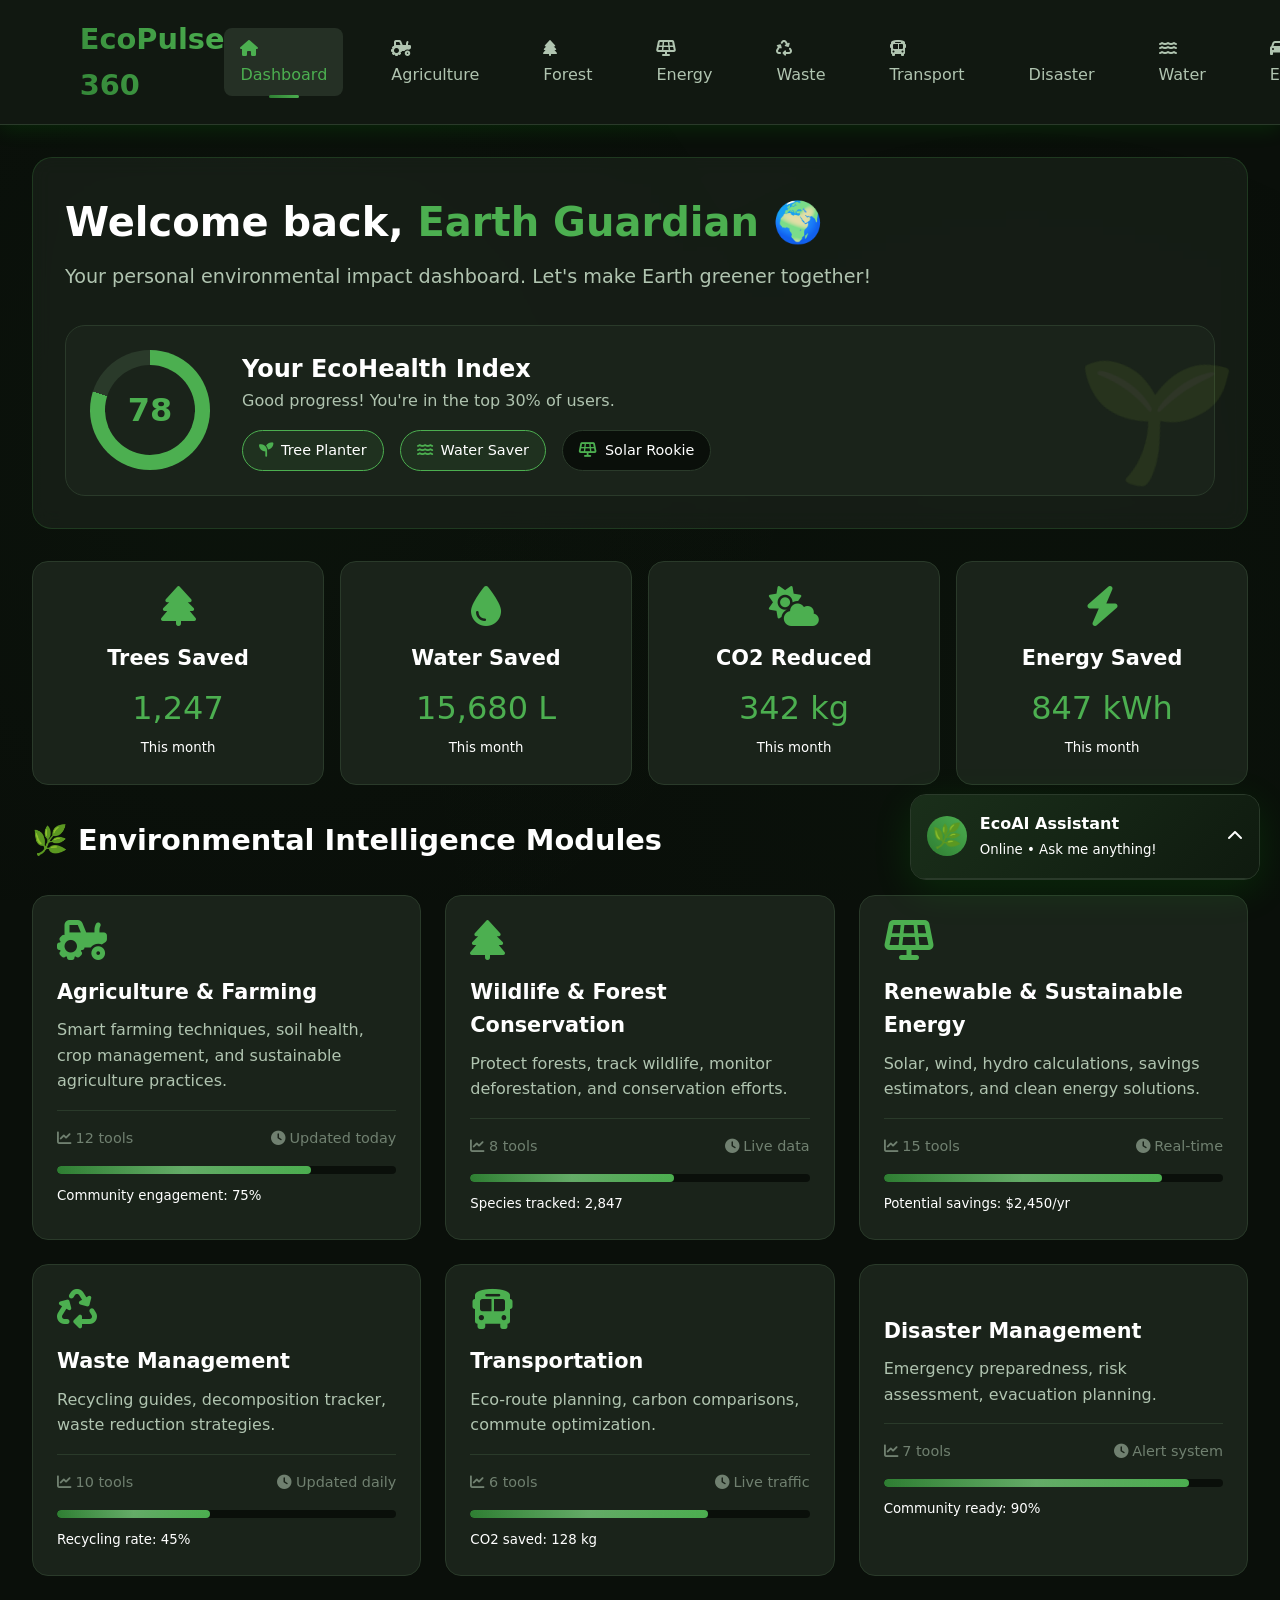
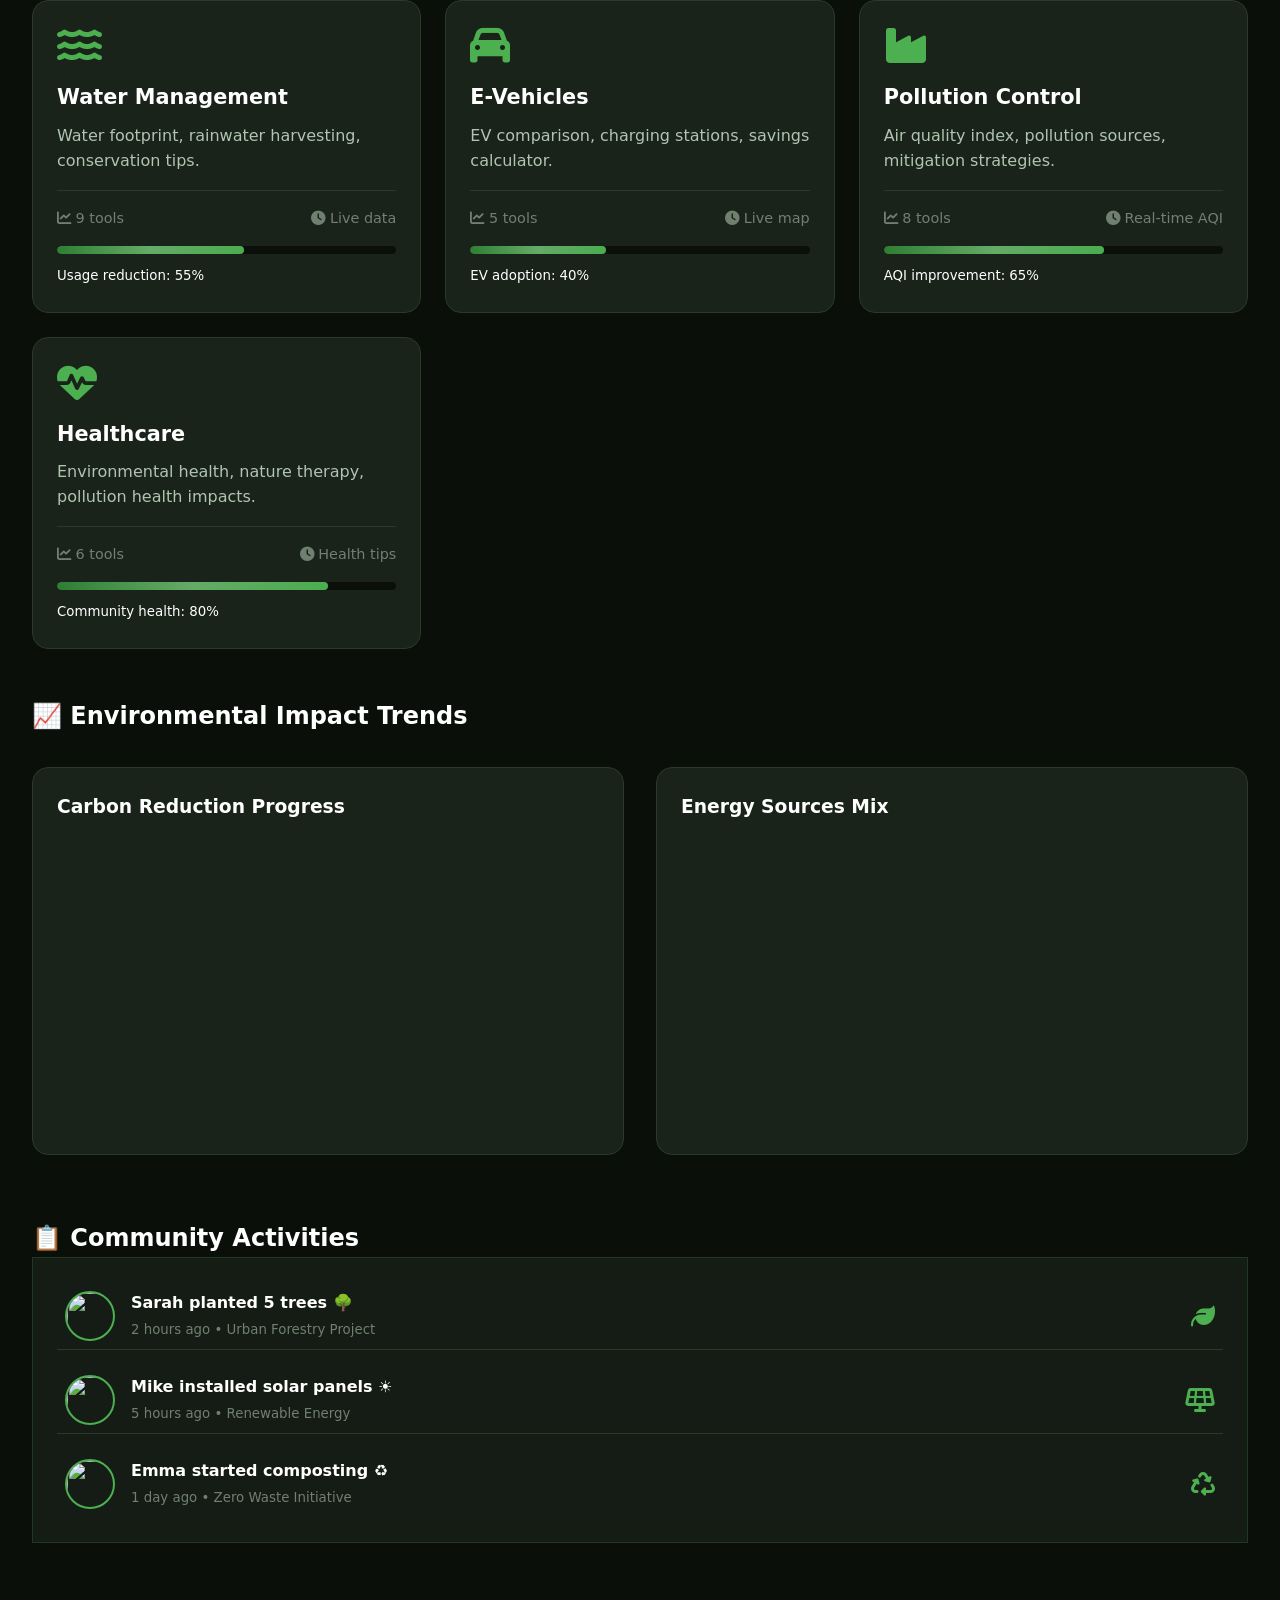
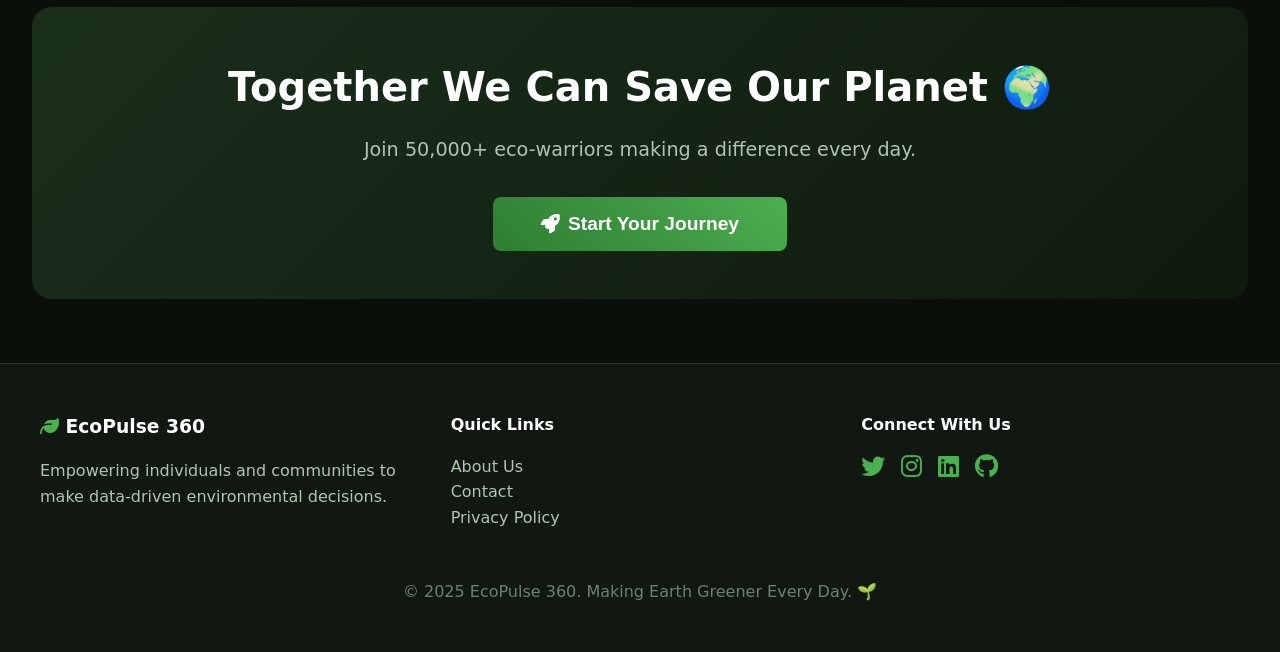
==== index.html @ 7c6b1d1d "Add files via upload" ====
<!DOCTYPE html>
<html lang="en" data-theme="dark">
    <link rel="stylesheet" href="css/style.css">
<link rel="stylesheet" href="css/components.css">
<link rel="stylesheet" href="css/dark-theme.css">
<link rel="stylesheet" href="css/light-theme.css">
<link rel="stylesheet" href="css/responsive.css">
    <style>

        /* ===== ECOPIUSE 360 - MAIN STYLESHEET ===== */
:root {
    /* Dark Theme (Default) */
    --bg-primary: #0a0f0a;
    --bg-secondary: #111811;
    --bg-card: #1a231a;
    --bg-hover: #253025;
    --text-primary: #ffffff;
    --text-secondary: #b0c4b0;
    --text-muted: #708070;
    --accent-green: #4CAF50;
    --accent-green-light: #6fbf73;
    --accent-green-dark: #2e7d32;
    --border-color: #2a3a2a;
    --shadow-color: rgba(0, 255, 0, 0.1);
    --gradient-1: linear-gradient(135deg, #1a2f1a 0%, #0f1a0f 100%);
    --gradient-2: linear-gradient(45deg, #2e7d32, #4CAF50);
    --success: #4CAF50;
    --warning: #ff9800;
    --danger: #f44336;
    --info: #2196F3;
}

/* Light Theme Variables */
[data-theme="light"] {
    --bg-primary: #f5f9f5;
    --bg-secondary: #e8f0e8;
    --bg-card: #ffffff;
    --bg-hover: #d0e0d0;
    --text-primary: #1a2f1a;
    --text-secondary: #2a4a2a;
    --text-muted: #5a7a5a;
    --border-color: #b0d0b0;
    --shadow-color: rgba(0, 100, 0, 0.1);
}

* {
    margin: 0;
    padding: 0;
    box-sizing: border-box;
    transition: background-color 0.3s ease, color 0.2s ease, border-color 0.3s ease;
}

body {
    font-family: 'Segoe UI', 'Poppins', system-ui, -apple-system, sans-serif;
    background: var(--bg-primary);
    color: var(--text-primary);
    line-height: 1.6;
    min-height: 100vh;
    position: relative;
}

/* Animated Background */
body::before {
    content: '';
    position: fixed;
    top: 0;
    left: 0;
    width: 100%;
    height: 100%;
    background: radial-gradient(circle at 20% 50%, rgba(76, 175, 80, 0.03) 0%, transparent 50%),
                radial-gradient(circle at 80% 80%, rgba(46, 125, 50, 0.03) 0%, transparent 50%);
    pointer-events: none;
    z-index: -1;
}

/* ===== NAVIGATION ===== */
.navbar {
    background: var(--bg-secondary);
    backdrop-filter: blur(10px);
    border-bottom: 1px solid var(--border-color);
    padding: 1rem 2rem;
    position: sticky;
    top: 0;
    z-index: 1000;
    display: flex;
    justify-content: space-between;
    align-items: center;
    box-shadow: 0 4px 20px var(--shadow-color);
}

.logo {
    display: flex;
    align-items: center;
    gap: 0.8rem;
    font-size: 1.8rem;
    font-weight: 700;
    background: var(--gradient-2);
    -webkit-background-clip: text;
    -webkit-text-fill-color: transparent;
    background-clip: text;
}

.logo i {
    font-size: 2.2rem;
    color: var(--accent-green);
    filter: drop-shadow(0 0 10px var(--accent-green));
}

.nav-links {
    display: flex;
    gap: 2rem;
    align-items: center;
}

.nav-links a {
    color: var(--text-secondary);
    text-decoration: none;
    font-weight: 500;
    padding: 0.5rem 1rem;
    border-radius: 8px;
    transition: all 0.3s ease;
    position: relative;
}

.nav-links a:hover {
    color: var(--accent-green-light);
    background: var(--bg-hover);
}

.nav-links a.active {
    color: var(--accent-green);
    background: var(--bg-hover);
}

.nav-links a.active::after {
    content: '';
    position: absolute;
    bottom: -2px;
    left: 50%;
    transform: translateX(-50%);
    width: 30px;
    height: 3px;
    background: var(--gradient-2);
    border-radius: 2px;
}

/* Theme Toggle Button */
.theme-toggle {
    background: var(--bg-card);
    border: 1px solid var(--border-color);
    color: var(--text-primary);
    padding: 0.5rem 1rem;
    border-radius: 30px;
    cursor: pointer;
    display: flex;
    align-items: center;
    gap: 0.5rem;
    font-size: 0.9rem;
    transition: all 0.3s ease;
}

.theme-toggle:hover {
    border-color: var(--accent-green);
    transform: scale(1.05);
}

/* ===== DASHBOARD LAYOUT ===== */
.dashboard-container {
    max-width: 1400px;
    margin: 2rem auto;
    padding: 0 2rem;
}

.welcome-section {
    background: var(--gradient-1);
    border-radius: 20px;
    padding: 2rem;
    margin-bottom: 2rem;
    border: 1px solid var(--border-color);
    position: relative;
    overflow: hidden;
}

.welcome-section::before {
    content: '🌱';
    position: absolute;
    right: 20px;
    bottom: 10px;
    font-size: 8rem;
    opacity: 0.1;
    transform: rotate(15deg);
}

.eco-score-card {
    background: var(--bg-card);
    border-radius: 20px;
    padding: 1.5rem;
    border: 1px solid var(--border-color);
    display: flex;
    align-items: center;
    gap: 2rem;
    flex-wrap: wrap;
}

.score-circle {
    width: 120px;
    height: 120px;
    border-radius: 50%;
    background: conic-gradient(var(--accent-green) 0deg 288deg, #2a3a2a 288deg 360deg);
    display: flex;
    align-items: center;
    justify-content: center;
    position: relative;
}

.score-circle::before {
    content: '';
    width: 90px;
    height: 90px;
    border-radius: 50%;
    background: var(--bg-card);
    position: absolute;
}

.score-value {
    position: relative;
    font-size: 2rem;
    font-weight: 700;
    color: var(--accent-green);
    z-index: 1;
}

/* ===== MODULE GRID ===== */
.modules-grid {
    display: grid;
    grid-template-columns: repeat(auto-fit, minmax(300px, 1fr));
    gap: 1.5rem;
    margin-top: 2rem;
}

.module-card {
    background: var(--bg-card);
    border-radius: 16px;
    padding: 1.5rem;
    border: 1px solid var(--border-color);
    transition: all 0.3s cubic-bezier(0.4, 0, 0.2, 1);
    cursor: pointer;
    position: relative;
    overflow: hidden;
}

.module-card:hover {
    transform: translateY(-5px);
    border-color: var(--accent-green);
    box-shadow: 0 10px 30px var(--shadow-color);
}

.module-card::after {
    content: '';
    position: absolute;
    top: 0;
    left: 0;
    width: 4px;
    height: 0;
    background: var(--gradient-2);
    transition: height 0.3s ease;
}

.module-card:hover::after {
    height: 100%;
}

.module-icon {
    font-size: 2.5rem;
    margin-bottom: 1rem;
    color: var(--accent-green);
}

.module-title {
    font-size: 1.3rem;
    font-weight: 600;
    margin-bottom: 0.5rem;
    color: var(--text-primary);
}

.module-stats {
    display: flex;
    justify-content: space-between;
    margin-top: 1rem;
    padding-top: 1rem;
    border-top: 1px solid var(--border-color);
    color: var(--text-muted);
    font-size: 0.9rem;
}

/* ===== CALCULATOR CARDS ===== */
.calculator-container {
    background: var(--bg-card);
    border-radius: 16px;
    padding: 2rem;
    border: 1px solid var(--border-color);
}

.input-group {
    margin-bottom: 1.5rem;
}

.input-group label {
    display: block;
    margin-bottom: 0.5rem;
    color: var(--text-secondary);
    font-weight: 500;
}

.input-group input,
.input-group select,
.input-group textarea {
    width: 100%;
    padding: 0.8rem 1rem;
    background: var(--bg-primary);
    border: 1px solid var(--border-color);
    border-radius: 8px;
    color: var(--text-primary);
    font-size: 1rem;
    transition: all 0.3s ease;
}

.input-group input:focus,
.input-group select:focus,
.input-group textarea:focus {
    outline: none;
    border-color: var(--accent-green);
    box-shadow: 0 0 0 3px rgba(76, 175, 80, 0.1);
}

/* ===== BUTTONS ===== */
.btn {
    padding: 0.8rem 1.8rem;
    border: none;
    border-radius: 8px;
    font-weight: 600;
    cursor: pointer;
    transition: all 0.3s ease;
    display: inline-flex;
    align-items: center;
    gap: 0.5rem;
    font-size: 1rem;
}

.btn-primary {
    background: var(--gradient-2);
    color: white;
}

.btn-primary:hover {
    transform: translateY(-2px);
    box-shadow: 0 5px 20px rgba(76, 175, 80, 0.4);
}

.btn-outline {
    background: transparent;
    border: 2px solid var(--accent-green);
    color: var(--accent-green);
}

.btn-outline:hover {
    background: var(--accent-green);
    color: white;
}

/* ===== AI ASSISTANT CHAT ===== */
.ai-assistant {
    position: fixed;
    bottom: 20px;
    right: 20px;
    width: 350px;
    background: var(--bg-card);
    border-radius: 16px;
    border: 1px solid var(--border-color);
    box-shadow: 0 10px 40px var(--shadow-color);
    z-index: 1000;
    overflow: hidden;
}

.ai-header {
    background: var(--gradient-1);
    padding: 1rem;
    border-bottom: 1px solid var(--border-color);
    display: flex;
    align-items: center;
    gap: 0.8rem;
    cursor: pointer;
}

.ai-avatar {
    width: 40px;
    height: 40px;
    background: var(--gradient-2);
    border-radius: 50%;
    display: flex;
    align-items: center;
    justify-content: center;
    font-size: 1.5rem;
}

.ai-chat-body {
    height: 300px;
    overflow-y: auto;
    padding: 1rem;
    display: none;
}

.ai-chat-body.active {
    display: block;
}

.message {
    margin-bottom: 1rem;
    max-width: 80%;
}

.message.ai {
    margin-right: auto;
}

.message.user {
    margin-left: auto;
    text-align: right;
}

.message-content {
    padding: 0.8rem;
    border-radius: 12px;
    background: var(--bg-primary);
    border: 1px solid var(--border-color);
}

.message.ai .message-content {
    background: var(--bg-hover);
    border-color: var(--accent-green);
}

/* ===== CHARTS & GRAPHS ===== */
.chart-container {
    background: var(--bg-card);
    border-radius: 16px;
    padding: 1.5rem;
    margin: 1rem 0;
    border: 1px solid var(--border-color);
}

/* ===== PROGRESS BARS ===== */
.progress-bar {
    width: 100%;
    height: 8px;
    background: var(--bg-primary);
    border-radius: 4px;
    overflow: hidden;
    margin: 0.5rem 0;
}

.progress-fill {
    height: 100%;
    background: var(--gradient-2);
    border-radius: 4px;
    transition: width 0.5s ease;
    position: relative;
    overflow: hidden;
}

.progress-fill::after {
    content: '';
    position: absolute;
    top: 0;
    left: 0;
    right: 0;
    bottom: 0;
    background: linear-gradient(90deg, transparent, rgba(255,255,255,0.2), transparent);
    animation: shimmer 2s infinite;
}

@keyframes shimmer {
    0% { transform: translateX(-100%); }
    100% { transform: translateX(100%); }
}

/* ===== BADGES & ACHIEVEMENTS ===== */
.badge-container {
    display: flex;
    gap: 1rem;
    flex-wrap: wrap;
    margin: 1rem 0;
}

.badge {
    background: var(--bg-primary);
    border: 1px solid var(--border-color);
    border-radius: 30px;
    padding: 0.5rem 1rem;
    display: inline-flex;
    align-items: center;
    gap: 0.5rem;
    font-size: 0.9rem;
    transition: all 0.3s ease;
}

.badge.earned {
    border-color: var(--accent-green);
    background: rgba(76, 175, 80, 0.1);
}

.badge i {
    color: var(--accent-green);
}

/* ===== RESPONSIVE DESIGN ===== */
@media (max-width: 768px) {
    .navbar {
        padding: 1rem;
    }
    
    .nav-links {
        display: none;
    }
    
    .modules-grid {
        grid-template-columns: 1fr;
    }
    
    .ai-assistant {
        width: 300px;
        bottom: 10px;
        right: 10px;
    }
    
    .welcome-section::before {
        font-size: 4rem;
    }
}

/* ===== ANIMATIONS ===== */
@keyframes float {
    0% { transform: translateY(0px); }
    50% { transform: translateY(-10px); }
    100% { transform: translateY(0px); }
}

.float-animation {
    animation: float 3s ease-in-out infinite;
}

@keyframes pulse {
    0% { transform: scale(1); }
    50% { transform: scale(1.05); }
    100% { transform: scale(1); }
}

.pulse-animation {
    animation: pulse 2s ease-in-out infinite;
}

/* ===== SCROLLBAR STYLING ===== */
::-webkit-scrollbar {
    width: 8px;
    height: 8px;
}

::-webkit-scrollbar-track {
    background: var(--bg-secondary);
}

::-webkit-scrollbar-thumb {
    background: var(--accent-green-dark);
    border-radius: 4px;
}

::-webkit-scrollbar-thumb:hover {
    background: var(--accent-green);
}

/* ===== GLASSMORPHISM EFFECTS ===== */
.glass-card {
    background: rgba(26, 35, 26, 0.7);
    backdrop-filter: blur(10px);
    -webkit-backdrop-filter: blur(10px);
    border: 1px solid rgba(76, 175, 80, 0.2);
}

[data-theme="light"] .glass-card {
    background: rgba(255, 255, 255, 0.7);
}

/* ===== LOADING SPINNER ===== */
.spinner {
    width: 40px;
    height: 40px;
    border: 3px solid var(--border-color);
    border-top-color: var(--accent-green);
    border-radius: 50%;
    animation: spin 1s linear infinite;
}

@keyframes spin {
    to { transform: rotate(360deg); }
}


    </style>
<head>
    <meta charset="UTF-8">
    <meta name="viewport" content="width=device-width, initial-scale=1.0">
    <title>EcoPulse 360 - Environmental Intelligence Platform</title>
    <link rel="stylesheet" href="https://cdnjs.cloudflare.com/ajax/libs/font-awesome/6.4.0/css/all.min.css">
    <link rel="stylesheet" href="css/style.css">
    <link rel="stylesheet" href="css/components.css">
    <link rel="stylesheet" href="css/responsive.css">
    <link rel="manifest" href="manifest.json">
</head>
<body>
    <!-- Navigation -->
    <nav class="navbar">
        <div class="logo">
            <i class="fas fa-leaf"></i>
            <span>EcoPulse 360</span>
        </div>
        <div class="nav-links">
            <a href="index.html" class="active"><i class="fas fa-home"></i> Dashboard</a>
            <a href="agriculture.html"><i class="fas fa-tractor"></i> Agriculture</a>
            <a href="forest.html"><i class="fas fa-tree"></i> Forest</a>
            <a href="energy.html"><i class="fas fa-solar-panel"></i> Energy</a>
            <a href="waste.html"><i class="fas fa-recycle"></i> Waste</a>
            <a href="transport.html"><i class="fas fa-bus"></i> Transport</a>
            <a href="disaster.html"><i class="fas fa-house-flood"></i> Disaster</a>
            <a href="water.html"><i class="fas fa-water"></i> Water</a>
            <a href="ev.html"><i class="fas fa-car"></i> EV</a>
            <a href="pollution.html"><i class="fas fa-industry"></i> Pollution</a>
            <a href="healthcare.html"><i class="fas fa-heartbeat"></i> Health</a>
        </div>
        <div class="nav-right">
            <button class="theme-toggle" id="themeToggle">
                <i class="fas fa-moon"></i> Dark Mode
            </button>
            <div class="user-menu">
                <i class="fas fa-user-circle" style="font-size: 2rem; color: var(--accent-green);"></i>
            </div>
        </div>
    </nav>

    <!-- Main Dashboard -->
    <div class="dashboard-container">
        <!-- Welcome Section with Eco Score -->
        <div class="welcome-section glass-card">
            <h1 style="font-size: 2.5rem; margin-bottom: 0.5rem;">Welcome back, <span style="color: var(--accent-green);">Earth Guardian</span> 🌍</h1>
            <p style="color: var(--text-secondary); font-size: 1.2rem;">Your personal environmental impact dashboard. Let's make Earth greener together!</p>
            
            <div class="eco-score-card" style="margin-top: 2rem;">
                <div class="score-circle">
                    <span class="score-value" id="ecoScore">78</span>
                </div>
                <div>
                    <h2>Your EcoHealth Index</h2>
                    <p style="color: var(--text-secondary);">Good progress! You're in the top 30% of users.</p>
                    <div style="display: flex; gap: 1rem; margin-top: 1rem;">
                        <span class="badge earned"><i class="fas fa-seedling"></i> Tree Planter</span>
                        <span class="badge earned"><i class="fas fa-water"></i> Water Saver</span>
                        <span class="badge"><i class="fas fa-solar-panel"></i> Solar Rookie</span>
                    </div>
                </div>
            </div>
        </div>

        <!-- Quick Stats Row -->
        <div style="display: grid; grid-template-columns: repeat(auto-fit, minmax(200px, 1fr)); gap: 1rem; margin: 2rem 0;">
            <div class="module-card" style="text-align: center;">
                <i class="fas fa-tree module-icon"></i>
                <h3 class="module-title">Trees Saved</h3>
                <p style="font-size: 2rem; color: var(--accent-green);">1,247</p>
                <small>This month</small>
            </div>
            <div class="module-card" style="text-align: center;">
                <i class="fas fa-droplet module-icon"></i>
                <h3 class="module-title">Water Saved</h3>
                <p style="font-size: 2rem; color: var(--accent-green);">15,680 L</p>
                <small>This month</small>
            </div>
            <div class="module-card" style="text-align: center;">
                <i class="fas fa-cloud-sun module-icon"></i>
                <h3 class="module-title">CO2 Reduced</h3>
                <p style="font-size: 2rem; color: var(--accent-green);">342 kg</p>
                <small>This month</small>
            </div>
            <div class="module-card" style="text-align: center;">
                <i class="fas fa-bolt module-icon"></i>
                <h3 class="module-title">Energy Saved</h3>
                <p style="font-size: 2rem; color: var(--accent-green);">847 kWh</p>
                <small>This month</small>
            </div>
        </div>

        <!-- Main Modules Grid -->
        <h2 style="margin: 2rem 0 1rem; font-size: 1.8rem;">🌿 Environmental Intelligence Modules</h2>
        <div class="modules-grid">
            <!-- Agriculture Card -->
            <div class="module-card" onclick="location.href='agriculture.html'">
                <i class="fas fa-tractor module-icon"></i>
                <h3 class="module-title">Agriculture & Farming</h3>
                <p style="color: var(--text-secondary);">Smart farming techniques, soil health, crop management, and sustainable agriculture practices.</p>
                <div class="module-stats">
                    <span><i class="fas fa-chart-line"></i> 12 tools</span>
                    <span><i class="fas fa-clock"></i> Updated today</span>
                </div>
                <div class="progress-bar" style="margin-top: 1rem;">
                    <div class="progress-fill" style="width: 75%;"></div>
                </div>
                <small>Community engagement: 75%</small>
            </div>

            <!-- Forest Card -->
            <div class="module-card" onclick="location.href='forest.html'">
                <i class="fas fa-tree module-icon"></i>
                <h3 class="module-title">Wildlife & Forest Conservation</h3>
                <p style="color: var(--text-secondary);">Protect forests, track wildlife, monitor deforestation, and conservation efforts.</p>
                <div class="module-stats">
                    <span><i class="fas fa-chart-line"></i> 8 tools</span>
                    <span><i class="fas fa-clock"></i> Live data</span>
                </div>
                <div class="progress-bar" style="margin-top: 1rem;">
                    <div class="progress-fill" style="width: 60%;"></div>
                </div>
                <small>Species tracked: 2,847</small>
            </div>

            <!-- Energy Card -->
            <div class="module-card" onclick="location.href='energy.html'">
                <i class="fas fa-solar-panel module-icon"></i>
                <h3 class="module-title">Renewable & Sustainable Energy</h3>
                <p style="color: var(--text-secondary);">Solar, wind, hydro calculations, savings estimators, and clean energy solutions.</p>
                <div class="module-stats">
                    <span><i class="fas fa-chart-line"></i> 15 tools</span>
                    <span><i class="fas fa-clock"></i> Real-time</span>
                </div>
                <div class="progress-bar" style="margin-top: 1rem;">
                    <div class="progress-fill" style="width: 82%;"></div>
                </div>
                <small>Potential savings: $2,450/yr</small>
            </div>

            <!-- Waste Card -->
            <div class="module-card" onclick="location.href='waste.html'">
                <i class="fas fa-recycle module-icon"></i>
                <h3 class="module-title">Waste Management</h3>
                <p style="color: var(--text-secondary);">Recycling guides, decomposition tracker, waste reduction strategies.</p>
                <div class="module-stats">
                    <span><i class="fas fa-chart-line"></i> 10 tools</span>
                    <span><i class="fas fa-clock"></i> Updated daily</span>
                </div>
                <div class="progress-bar" style="margin-top: 1rem;">
                    <div class="progress-fill" style="width: 45%;"></div>
                </div>
                <small>Recycling rate: 45%</small>
            </div>

            <!-- Transport Card -->
            <div class="module-card" onclick="location.href='transport.html'">
                <i class="fas fa-bus module-icon"></i>
                <h3 class="module-title">Transportation</h3>
                <p style="color: var(--text-secondary);">Eco-route planning, carbon comparisons, commute optimization.</p>
                <div class="module-stats">
                    <span><i class="fas fa-chart-line"></i> 6 tools</span>
                    <span><i class="fas fa-clock"></i> Live traffic</span>
                </div>
                <div class="progress-bar" style="margin-top: 1rem;">
                    <div class="progress-fill" style="width: 70%;"></div>
                </div>
                <small>CO2 saved: 128 kg</small>
            </div>

            <!-- Disaster Card -->
            <div class="module-card" onclick="location.href='disaster.html'">
                <i class="fas fa-house-flood module-icon"></i>
                <h3 class="module-title">Disaster Management</h3>
                <p style="color: var(--text-secondary);">Emergency preparedness, risk assessment, evacuation planning.</p>
                <div class="module-stats">
                    <span><i class="fas fa-chart-line"></i> 7 tools</span>
                    <span><i class="fas fa-clock"></i> Alert system</span>
                </div>
                <div class="progress-bar" style="margin-top: 1rem;">
                    <div class="progress-fill" style="width: 90%;"></div>
                </div>
                <small>Community ready: 90%</small>
            </div>

            <!-- Water Card -->
            <div class="module-card" onclick="location.href='water.html'">
                <i class="fas fa-water module-icon"></i>
                <h3 class="module-title">Water Management</h3>
                <p style="color: var(--text-secondary);">Water footprint, rainwater harvesting, conservation tips.</p>
                <div class="module-stats">
                    <span><i class="fas fa-chart-line"></i> 9 tools</span>
                    <span><i class="fas fa-clock"></i> Live data</span>
                </div>
                <div class="progress-bar" style="margin-top: 1rem;">
                    <div class="progress-fill" style="width: 55%;"></div>
                </div>
                <small>Usage reduction: 55%</small>
            </div>

            <!-- EV Card -->
            <div class="module-card" onclick="location.href='ev.html'">
                <i class="fas fa-car module-icon"></i>
                <h3 class="module-title">E-Vehicles</h3>
                <p style="color: var(--text-secondary);">EV comparison, charging stations, savings calculator.</p>
                <div class="module-stats">
                    <span><i class="fas fa-chart-line"></i> 5 tools</span>
                    <span><i class="fas fa-clock"></i> Live map</span>
                </div>
                <div class="progress-bar" style="margin-top: 1rem;">
                    <div class="progress-fill" style="width: 40%;"></div>
                </div>
                <small>EV adoption: 40%</small>
            </div>

            <!-- Pollution Card -->
            <div class="module-card" onclick="location.href='pollution.html'">
                <i class="fas fa-industry module-icon"></i>
                <h3 class="module-title">Pollution Control</h3>
                <p style="color: var(--text-secondary);">Air quality index, pollution sources, mitigation strategies.</p>
                <div class="module-stats">
                    <span><i class="fas fa-chart-line"></i> 8 tools</span>
                    <span><i class="fas fa-clock"></i> Real-time AQI</span>
                </div>
                <div class="progress-bar" style="margin-top: 1rem;">
                    <div class="progress-fill" style="width: 65%;"></div>
                </div>
                <small>AQI improvement: 65%</small>
            </div>

            <!-- Healthcare Card -->
            <div class="module-card" onclick="location.href='healthcare.html'">
                <i class="fas fa-heartbeat module-icon"></i>
                <h3 class="module-title">Healthcare</h3>
                <p style="color: var(--text-secondary);">Environmental health, nature therapy, pollution health impacts.</p>
                <div class="module-stats">
                    <span><i class="fas fa-chart-line"></i> 6 tools</span>
                    <span><i class="fas fa-clock"></i> Health tips</span>
                </div>
                <div class="progress-bar" style="margin-top: 1rem;">
                    <div class="progress-fill" style="width: 80%;"></div>
                </div>
                <small>Community health: 80%</small>
            </div>
        </div>

        <!-- Interactive Charts Section -->
        <h2 style="margin: 3rem 0 1rem;">📈 Environmental Impact Trends</h2>
        <div style="display: grid; grid-template-columns: repeat(auto-fit, minmax(400px, 1fr)); gap: 2rem;">
            <div class="chart-container">
                <h3>Carbon Reduction Progress</h3>
                <canvas id="carbonChart" style="width: 100%; height: 300px;"></canvas>
            </div>
            <div class="chart-container">
                <h3>Energy Sources Mix</h3>
                <canvas id="energyChart" style="width: 100%; height: 300px;"></canvas>
            </div>
        </div>

        <!-- Recent Activities Feed -->
        <div style="margin: 3rem 0;">
            <h2>📋 Community Activities</h2>
            <div class="glass-card" style="padding: 1.5rem;">
                <div style="display: flex; gap: 1rem; align-items: center; margin-bottom: 1rem; padding: 0.5rem; border-bottom: 1px solid var(--border-color);">
                    <img src="https://randomuser.me/api/portraits/women/44.jpg" style="width: 50px; height: 50px; border-radius: 50%; border: 2px solid var(--accent-green);">
                    <div>
                        <h4>Sarah planted 5 trees 🌳</h4>
                        <small style="color: var(--text-muted);">2 hours ago • Urban Forestry Project</small>
                    </div>
                    <i class="fas fa-leaf" style="color: var(--accent-green); margin-left: auto; font-size: 1.5rem;"></i>
                </div>
                <div style="display: flex; gap: 1rem; align-items: center; margin-bottom: 1rem; padding: 0.5rem; border-bottom: 1px solid var(--border-color);">
                    <img src="https://randomuser.me/api/portraits/men/32.jpg" style="width: 50px; height: 50px; border-radius: 50%; border: 2px solid var(--accent-green);">
                    <div>
                        <h4>Mike installed solar panels ☀️</h4>
                        <small style="color: var(--text-muted);">5 hours ago • Renewable Energy</small>
                    </div>
                    <i class="fas fa-solar-panel" style="color: var(--accent-green); margin-left: auto; font-size: 1.5rem;"></i>
                </div>
                <div style="display: flex; gap: 1rem; align-items: center; padding: 0.5rem;">
                    <img src="https://randomuser.me/api/portraits/women/68.jpg" style="width: 50px; height: 50px; border-radius: 50%; border: 2px solid var(--accent-green);">
                    <div>
                        <h4>Emma started composting ♻️</h4>
                        <small style="color: var(--text-muted);">1 day ago • Zero Waste Initiative</small>
                    </div>
                    <i class="fas fa-recycle" style="color: var(--accent-green); margin-left: auto; font-size: 1.5rem;"></i>
                </div>
            </div>
        </div>

        <!-- Call to Action -->
        <div style="text-align: center; margin: 4rem 0; padding: 3rem; background: var(--gradient-1); border-radius: 20px;">
            <h2 style="font-size: 2.5rem; margin-bottom: 1rem;">Together We Can Save Our Planet 🌍</h2>
            <p style="color: var(--text-secondary); font-size: 1.2rem; max-width: 600px; margin: 0 auto 2rem;">Join 50,000+ eco-warriors making a difference every day.</p>
            <button class="btn btn-primary" style="font-size: 1.2rem; padding: 1rem 3rem;" onclick="location.href='profile.html'">
                <i class="fas fa-rocket"></i> Start Your Journey
            </button>
        </div>
    </div>

    <!-- AI Assistant Widget (auto-loaded by JS) -->

    <!-- Footer -->
    <footer style="background: var(--bg-secondary); padding: 3rem 2rem; margin-top: 4rem; border-top: 1px solid var(--border-color);">
        <div style="max-width: 1200px; margin: 0 auto; display: grid; grid-template-columns: repeat(auto-fit, minmax(250px, 1fr)); gap: 2rem;">
            <div>
                <h3><i class="fas fa-leaf" style="color: var(--accent-green);"></i> EcoPulse 360</h3>
                <p style="color: var(--text-secondary); margin-top: 1rem;">Empowering individuals and communities to make data-driven environmental decisions.</p>
            </div>
            <div>
                <h4>Quick Links</h4>
                <ul style="list-style: none; margin-top: 1rem;">
                    <li><a href="#" style="color: var(--text-secondary); text-decoration: none;">About Us</a></li>
                    <li><a href="#" style="color: var(--text-secondary); text-decoration: none;">Contact</a></li>
                    <li><a href="#" style="color: var(--text-secondary); text-decoration: none;">Privacy Policy</a></li>
                </ul>
            </div>
            <div>
                <h4>Connect With Us</h4>
                <div style="display: flex; gap: 1rem; margin-top: 1rem;">
                    <i class="fab fa-twitter" style="font-size: 1.5rem; color: var(--accent-green);"></i>
                    <i class="fab fa-instagram" style="font-size: 1.5rem; color: var(--accent-green);"></i>
                    <i class="fab fa-linkedin" style="font-size: 1.5rem; color: var(--accent-green);"></i>
                    <i class="fab fa-github" style="font-size: 1.5rem; color: var(--accent-green);"></i>
                </div>
            </div>
        </div>
        <div style="text-align: center; margin-top: 3rem; color: var(--text-muted);">
            <p>© 2025 EcoPulse 360. Making Earth Greener Every Day. 🌱</p>
        </div>
    </footer>

    <!-- Scripts -->
    <script src="https://cdn.jsdelivr.net/npm/chart.js"></script>
    <script src="js/theme.js"></script>
    <script src="js/ai-assistant.js"></script>
    <script src="js/main.js"></script>
    <script>
        // Initialize Charts
        document.addEventListener('DOMContentLoaded', function() {
            // Carbon Reduction Chart
            const carbonCtx = document.getElementById('carbonChart').getContext('2d');
            new Chart(carbonCtx, {
                type: 'line',
                data: {
                    labels: ['Jan', 'Feb', 'Mar', 'Apr', 'May', 'Jun'],
                    datasets: [{
                        label: 'CO2 Reduction (kg)',
                        data: [65, 89, 120, 156, 198, 247],
                        borderColor: '#4CAF50',
                        backgroundColor: 'rgba(76, 175, 80, 0.1)',
                        tension: 0.4,
                        fill: true
                    }]
                },
                options: {
                    responsive: true,
                    plugins: {
                        legend: {
                            labels: { color: getComputedStyle(document.documentElement).getPropertyValue('--text-primary') }
                        }
                    },
                    scales: {
                        y: {
                            grid: { color: 'rgba(76, 175, 80, 0.1)' },
                            ticks: { color: getComputedStyle(document.documentElement).getPropertyValue('--text-secondary') }
                        },
                        x: {
                            grid: { display: false },
                            ticks: { color: getComputedStyle(document.documentElement).getPropertyValue('--text-secondary') }
                        }
                    }
                }
            });

            // Energy Mix Chart
            const energyCtx = document.getElementById('energyChart').getContext('2d');
            new Chart(energyCtx, {
                type: 'doughnut',
                data: {
                    labels: ['Solar', 'Wind', 'Hydro', 'Other Renewables'],
                    datasets: [{
                        data: [45, 25, 20, 10],
                        backgroundColor: ['#4CAF50', '#2196F3', '#00BCD4', '#FFC107'],
                        borderWidth: 0
                    }]
                },
                options: {
                    responsive: true,
                    plugins: {
                        legend: {
                            labels: { color: getComputedStyle(document.documentElement).getPropertyValue('--text-primary') }
                        }
                    }
                }
            });

            // Update Eco Score with animation
            let score = 78;
            const scoreElement = document.getElementById('ecoScore');
            let currentScore = 0;
            const interval = setInterval(() => {
                if (currentScore < score) {
                    currentScore += 1;
                    scoreElement.textContent = currentScore;
                } else {
                    clearInterval(interval);
                }
            }, 20);
        });




        // ===== THEME MANAGER WITH LOCAL STORAGE =====
class ThemeManager {
    constructor() {
        this.theme = localStorage.getItem('theme') || 'dark';
        this.init();
    }

    init() {
        document.documentElement.setAttribute('data-theme', this.theme);
        this.updateThemeIcon();
        this.setupListeners();
    }

    toggleTheme() {
        this.theme = this.theme === 'dark' ? 'light' : 'dark';
        document.documentElement.setAttribute('data-theme', this.theme);
        localStorage.setItem('theme', this.theme);
        this.updateThemeIcon();
        this.animateThemeChange();
    }

    updateThemeIcon() {
        const toggleBtn = document.getElementById('themeToggle');
        if (toggleBtn) {
            toggleBtn.innerHTML = this.theme === 'dark' 
                ? '<i class="fas fa-sun"></i> Light Mode' 
                : '<i class="fas fa-moon"></i> Dark Mode';
        }
    }

    animateThemeChange() {
        // Create ripple effect on theme change
        const ripple = document.createElement('div');
        ripple.style.position = 'fixed';
        ripple.style.top = '0';
        ripple.style.left = '0';
        ripple.style.width = '100%';
        ripple.style.height = '100%';
        ripple.style.backgroundColor = this.theme === 'dark' ? '#0a0f0a' : '#f5f9f5';
        ripple.style.opacity = '0.3';
        ripple.style.pointerEvents = 'none';
        ripple.style.zIndex = '9999';
        ripple.style.animation = 'fadeOut 0.5s ease';
        
        document.body.appendChild(ripple);
        
        setTimeout(() => {
            ripple.remove();
        }, 500);
    }

    setupListeners() {
        document.addEventListener('click', (e) => {
            if (e.target.closest('#themeToggle')) {
                this.toggleTheme();
            }
        });
    }
}

// Initialize theme manager
const themeManager = new ThemeManager();


// ===== AI POWERED ENVIRONMENTAL ASSISTANT =====
class EcoAI {
    constructor() {
        this.responses = {
            agriculture: [
                "Based on your location, consider planting cover crops to improve soil health! 🌱",
                "Companion planting can reduce pest issues naturally. Try basil with tomatoes!",
                "Drip irrigation could save you up to 60% water compared to sprinklers."
            ],
            forest: [
                "Did you know? One tree can absorb up to 48 lbs of CO2 per year! 🌳",
                "Plant native species - they support local wildlife better.",
                "Consider starting a tree nursery with local seeds."
            ],
            energy: [
                "Solar panels on just 25% of roof space could power your entire home! ☀️",
                "LED bulbs use 75% less energy than incandescent.",
                "Smart thermostats save average 10-15% on heating/cooling bills."
            ],
            waste: [
                "Composting kitchen waste reduces methane from landfills by 50%! ♻️",
                "The average person uses 167 plastic bottles per year. Refillable is better!",
                "Recycling one aluminum can saves enough energy to run a TV for 3 hours."
            ],
            transport: [
                "Cycling 10km daily saves 500kg CO2 yearly - that's like planting 20 trees! 🚲",
                "Carpooling with just one person cuts emissions in half.",
                "Walking 30 minutes daily reduces carbon footprint by 0.5 tons annually."
            ],
            disaster: [
                "Create an emergency kit: water, food, radio, first aid, documents. 🌪️",
                "Know your evacuation routes before disaster strikes.",
                "Sign up for local emergency alerts on your phone."
            ],
            water: [
                "Fixing a dripping tap saves 5,000+ liters yearly! 💧",
                "Collect rainwater - 1000 sq ft roof can collect 600 gallons from 1 inch rain.",
                "Shorten shower by 2 minutes = save 1500 gallons/year."
            ],
            ev: [
                "EVs produce zero tailpipe emissions and cost 60% less to fuel! ⚡",
                "Charging at night uses cleaner grid electricity.",
                "EV batteries can be recycled for 95% material recovery."
            ],
            pollution: [
                "Indoor plants can remove up to 87% of air toxins in 24 hours! 🌿",
                "HEPA filters capture 99.97% of airborne particles.",
                "Carpooling reduces rush hour pollution by 30%."
            ],
            healthcare: [
                "2 hours in nature weekly significantly boosts mental health! 🏥",
                "Forest bathing reduces cortisol by 16% on average.",
                "Gardening burns 300 calories/hour and reduces stress."
            ]
        };
        
        this.context = [];
        this.init();
    }

    init() {
        this.createChatWidget();
        this.setupEventListeners();
    }

    createChatWidget() {
        const widget = document.createElement('div');
        widget.className = 'ai-assistant';
        widget.id = 'aiAssistant';
        widget.innerHTML = `
            <div class="ai-header" id="aiHeader">
                <div class="ai-avatar">🌿</div>
                <div>
                    <h4>EcoAI Assistant</h4>
                    <small>Online • Ask me anything!</small>
                </div>
                <i class="fas fa-chevron-up" style="margin-left: auto;"></i>
            </div>
            <div class="ai-chat-body" id="aiChatBody">
                <div class="message ai">
                    <div class="message-content">
                        Hi! I'm your environmental AI assistant. Ask me about sustainability, conservation, or any green topic! 🌍
                    </div>
                </div>
            </div>
            <div style="padding: 1rem; border-top: 1px solid var(--border-color); display: none;" id="aiInput">
                <div style="display: flex; gap: 0.5rem;">
                    <input type="text" id="aiMessageInput" placeholder="Type your question..." style="flex: 1; padding: 0.5rem; background: var(--bg-primary); border: 1px solid var(--border-color); border-radius: 20px; color: var(--text-primary);">
                    <button class="btn btn-primary" id="aiSendBtn" style="padding: 0.5rem 1rem;">Send</button>
                </div>
            </div>
        `;
        
        document.body.appendChild(widget);
    }

    setupEventListeners() {
        const header = document.getElementById('aiHeader');
        const chatBody = document.getElementById('aiChatBody');
        const input = document.getElementById('aiInput');
        const sendBtn = document.getElementById('aiSendBtn');
        const messageInput = document.getElementById('aiMessageInput');

        let isOpen = false;

        header.addEventListener('click', () => {
            isOpen = !isOpen;
            chatBody.style.display = isOpen ? 'block' : 'none';
            input.style.display = isOpen ? 'block' : 'none';
            header.querySelector('i').style.transform = isOpen ? 'rotate(180deg)' : 'rotate(0)';
        });

        sendBtn.addEventListener('click', () => {
            this.sendMessage(messageInput.value);
            messageInput.value = '';
        });

        messageInput.addEventListener('keypress', (e) => {
            if (e.key === 'Enter') {
                this.sendMessage(messageInput.value);
                messageInput.value = '';
            }
        });
    }

    sendMessage(message) {
        if (!message.trim()) return;

        // Add user message
        this.addMessage('user', message);
        
        // Get AI response
        setTimeout(() => {
            const response = this.generateResponse(message);
            this.addMessage('ai', response);
        }, 1000);
    }

    addMessage(sender, text) {
        const chatBody = document.getElementById('aiChatBody');
        const messageDiv = document.createElement('div');
        messageDiv.className = `message ${sender}`;
        messageDiv.innerHTML = `<div class="message-content">${text}</div>`;
        chatBody.appendChild(messageDiv);
        chatBody.scrollTop = chatBody.scrollHeight;
    }

    generateResponse(query) {
        query = query.toLowerCase();
        
        // Check for keywords and return relevant response
        if (query.includes('agriculture') || query.includes('farm') || query.includes('crop')) {
            return this.responses.agriculture[Math.floor(Math.random() * this.responses.agriculture.length)];
        }
        if (query.includes('forest') || query.includes('tree') || query.includes('wildlife')) {
            return this.responses.forest[Math.floor(Math.random() * this.responses.forest.length)];
        }
        if (query.includes('energy') || query.includes('solar') || query.includes('renewable')) {
            return this.responses.energy[Math.floor(Math.random() * this.responses.energy.length)];
        }
        if (query.includes('waste') || query.includes('recycle') || query.includes('trash')) {
            return this.responses.waste[Math.floor(Math.random() * this.responses.waste.length)];
        }
        if (query.includes('transport') || query.includes('car') || query.includes('bus')) {
            return this.responses.transport[Math.floor(Math.random() * this.responses.transport.length)];
        }
        if (query.includes('disaster') || query.includes('emergency') || query.includes('flood')) {
            return this.responses.disaster[Math.floor(Math.random() * this.responses.disaster.length)];
        }
        if (query.includes('water') || query.includes('rain') || query.includes('drought')) {
            return this.responses.water[Math.floor(Math.random() * this.responses.water.length)];
        }
        if (query.includes('ev') || query.includes('electric vehicle') || query.includes('charging')) {
            return this.responses.ev[Math.floor(Math.random() * this.responses.ev.length)];
        }
        if (query.includes('pollution') || query.includes('air') || query.includes('quality')) {
            return this.responses.pollution[Math.floor(Math.random() * this.responses.pollution.length)];
        }
        if (query.includes('health') || query.includes('healthcare') || query.includes('medical')) {
            return this.responses.healthcare[Math.floor(Math.random() * this.responses.healthcare.length)];
        }
        
        // Default response
        return "That's a great question! While I learn more, check out our specific modules for detailed information. Is there a particular area (agriculture, energy, waste, etc.) you'd like to know about? 🌍";
    }
}

// Initialize AI Assistant
const ecoAI = new EcoAI();
    </script>

</body>
</html>
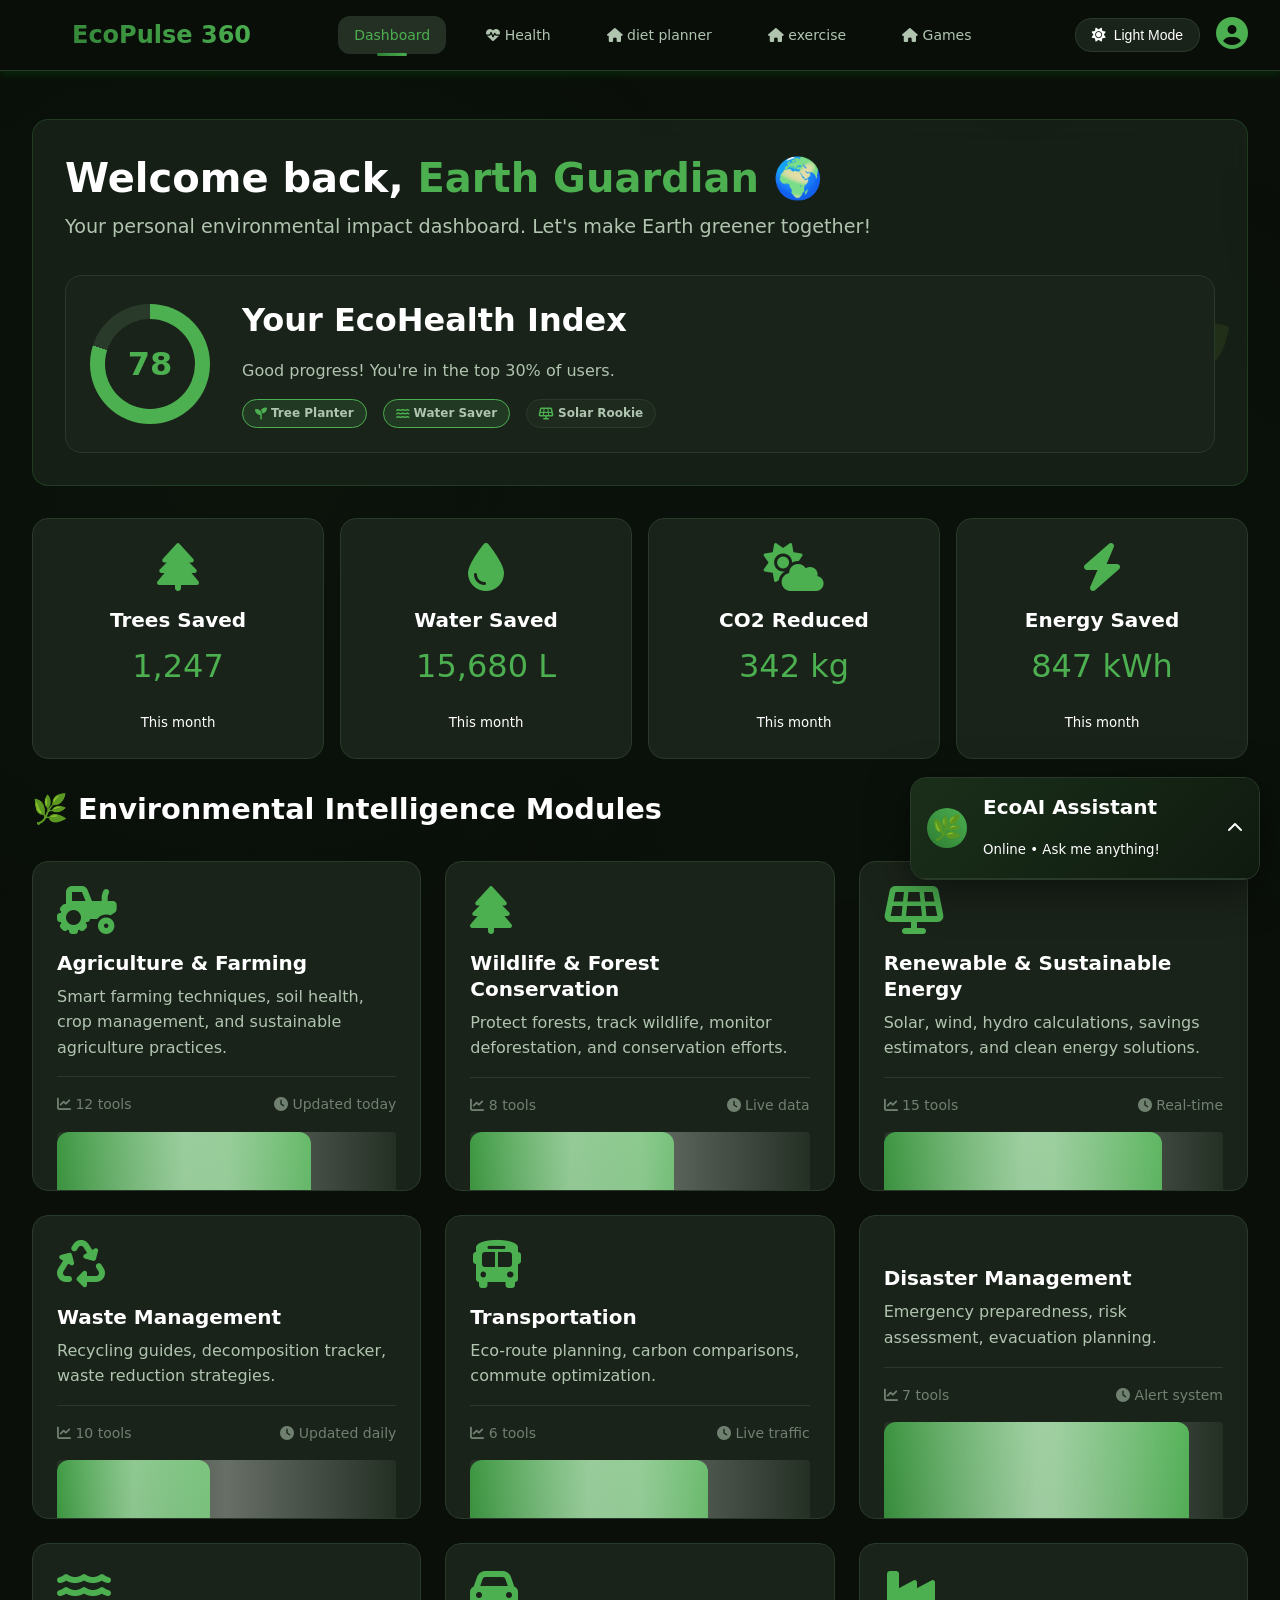
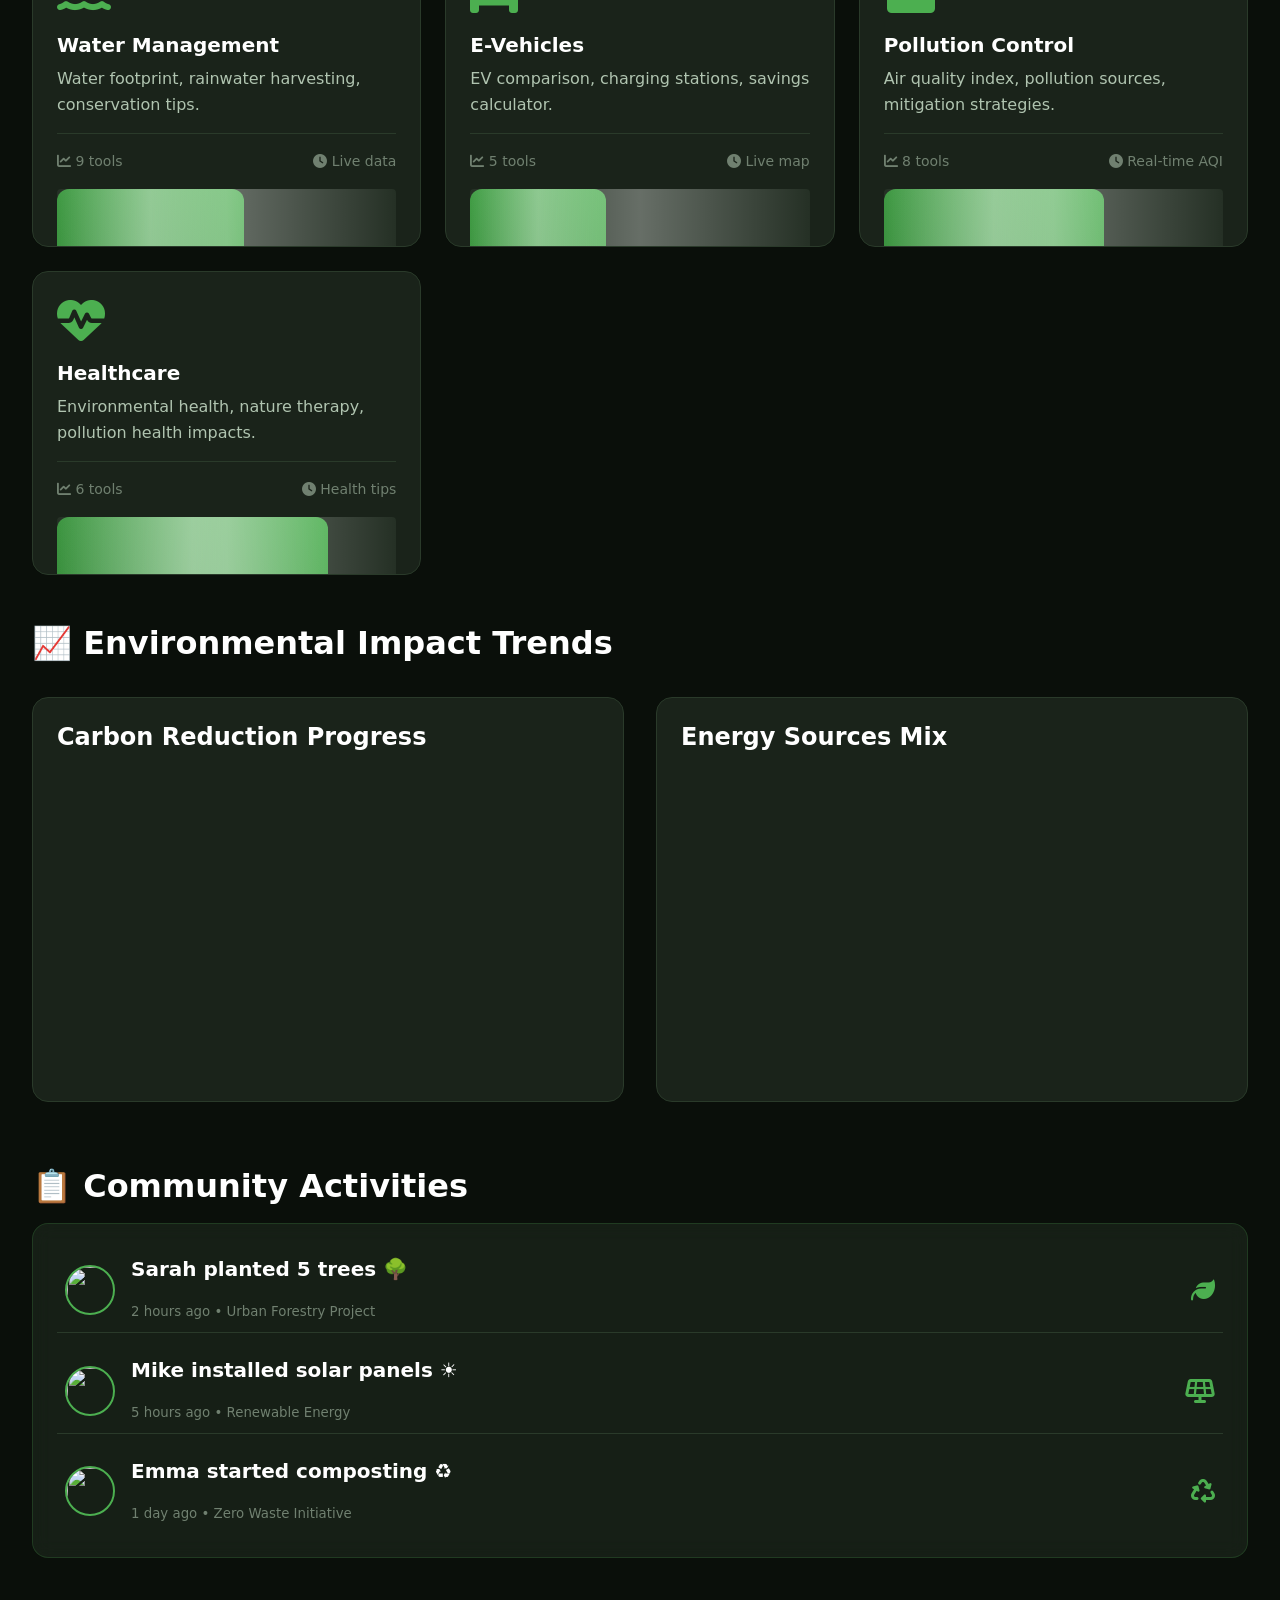
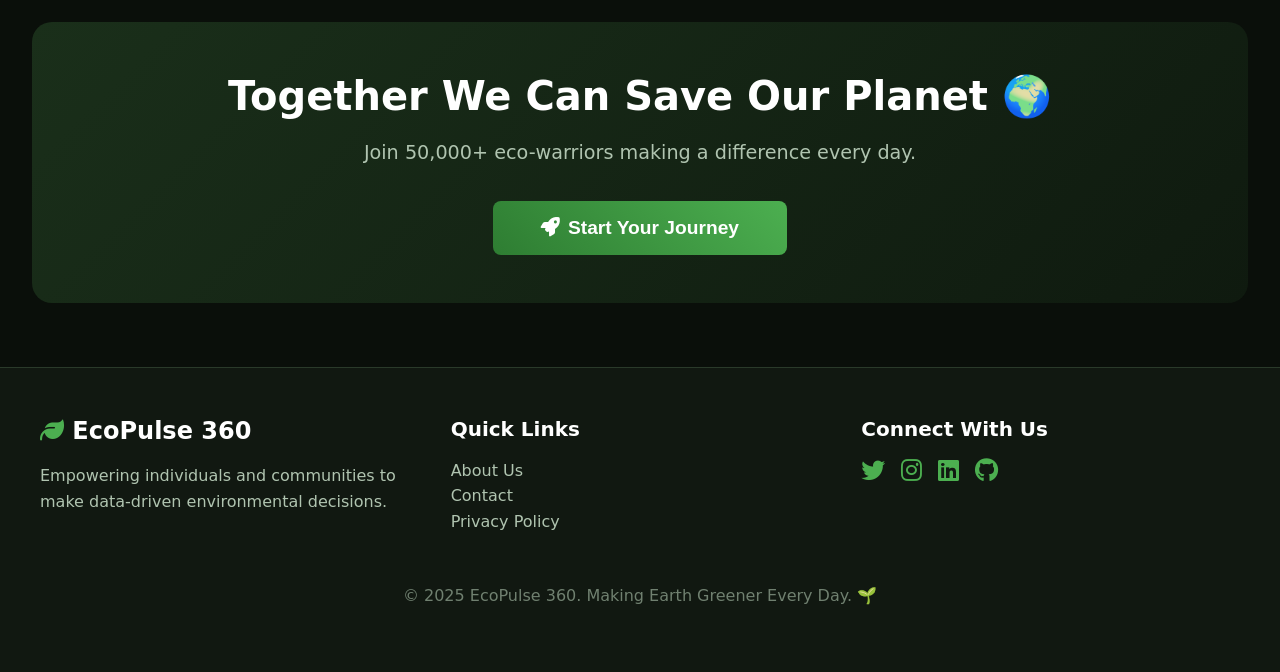
==== commit f175fb4d: "Add files via upload" ====
--- a/index.html
+++ b/index.html
@@ -624,8 +624,8 @@
             <span>EcoPulse 360</span>
         </div>
         <div class="nav-links">
-            <a href="index.html" class="active"><i class="fas fa-home"></i> Dashboard</a>
-            <a href="agriculture.html"><i class="fas fa-tractor"></i> Agriculture</a>
+           <a href="index.html" class="active"><i class="active"></i> Dashboard</a>
+            <!-- <a href="agriculture.html"><i class="fas fa-tractor"></i> Agriculture</a>
             <a href="forest.html"><i class="fas fa-tree"></i> Forest</a>
             <a href="energy.html"><i class="fas fa-solar-panel"></i> Energy</a>
             <a href="waste.html"><i class="fas fa-recycle"></i> Waste</a>
@@ -633,8 +633,11 @@
             <a href="disaster.html"><i class="fas fa-house-flood"></i> Disaster</a>
             <a href="water.html"><i class="fas fa-water"></i> Water</a>
             <a href="ev.html"><i class="fas fa-car"></i> EV</a>
-            <a href="pollution.html"><i class="fas fa-industry"></i> Pollution</a>
+            <a href="pollution.html"><i class="fas fa-industry"></i> Pollution</a> -->
             <a href="healthcare.html"><i class="fas fa-heartbeat"></i> Health</a>
+             <a href="diet-planner.html"><i class="fas fa-home"></i> diet planner</a>
+            <a href="exercise.html"><i class="fas fa-home"></i> exercise</a>
+            <a href="games.html"><i class="fas fa-home"></i> Games</a>
         </div>
         <div class="nav-right">
             <button class="theme-toggle" id="themeToggle">
@@ -943,6 +946,10 @@
     <script src="js/ai-assistant.js"></script>
     <script src="js/main.js"></script>
     <script>
+
+       
+
+
         // Initialize Charts
         document.addEventListener('DOMContentLoaded', function() {
             // Carbon Reduction Chart
@@ -1272,6 +1279,15 @@
 
 // Initialize AI Assistant
 const ecoAI = new EcoAI();
+
+
+let user = JSON.parse(localStorage.getItem("user"));
+
+if(user){
+
+document.getElementById("username").innerText = user.name;
+
+}
     </script>
 
 </body>
--- a/css/style.css
+++ b/css/style.css
@@ -0,0 +1,1371 @@
+/* ===== ECOPIUSE 360 - COMPLETE STYLESHEET ===== */
+:root {
+    /* Dark Theme (Default) */
+    --bg-primary: #0a0f0a;
+    --bg-secondary: #111811;
+    --bg-card: #1a231a;
+    --bg-hover: #253025;
+    --bg-elevated: #2a352a;
+    --text-primary: #ffffff;
+    --text-secondary: #b0c4b0;
+    --text-muted: #708070;
+    --accent-green: #4CAF50;
+    --accent-green-light: #6fbf73;
+    --accent-green-dark: #2e7d32;
+    --accent-blue: #2196F3;
+    --accent-orange: #FF9800;
+    --accent-red: #F44336;
+    --border-color: #2a3a2a;
+    --border-light: #3a4a3a;
+    --shadow-color: rgba(0, 255, 0, 0.1);
+    --shadow-strong: rgba(0, 100, 0, 0.3);
+    --gradient-1: linear-gradient(135deg, #1a2f1a 0%, #0f1a0f 100%);
+    --gradient-2: linear-gradient(45deg, #2e7d32, #4CAF50);
+    --gradient-3: linear-gradient(45deg, #2196F3, #4CAF50);
+    --success: #4CAF50;
+    --warning: #ff9800;
+    --danger: #f44336;
+    --info: #2196F3;
+    
+    /* Spacing */
+    --space-xs: 0.25rem;
+    --space-sm: 0.5rem;
+    --space-md: 1rem;
+    --space-lg: 1.5rem;
+    --space-xl: 2rem;
+    --space-xxl: 3rem;
+    
+    /* Typography */
+    --font-primary: 'Segoe UI', 'Poppins', system-ui, -apple-system, sans-serif;
+    --font-mono: 'Courier New', monospace;
+    --font-size-xs: 0.75rem;
+    --font-size-sm: 0.875rem;
+    --font-size-md: 1rem;
+    --font-size-lg: 1.25rem;
+    --font-size-xl: 1.5rem;
+    --font-size-xxl: 2rem;
+    --font-size-xxxl: 3rem;
+    
+    /* Borders */
+    --radius-sm: 4px;
+    --radius-md: 8px;
+    --radius-lg: 12px;
+    --radius-xl: 16px;
+    --radius-xxl: 24px;
+    --radius-circle: 50%;
+    
+    /* Shadows */
+    --shadow-sm: 0 2px 4px var(--shadow-color);
+    --shadow-md: 0 4px 8px var(--shadow-color);
+    --shadow-lg: 0 8px 16px var(--shadow-color);
+    --shadow-xl: 0 12px 24px var(--shadow-color);
+    
+    /* Transitions */
+    --transition-fast: 0.15s ease;
+    --transition-normal: 0.3s ease;
+    --transition-slow: 0.5s ease;
+    --transition-bounce: 0.5s cubic-bezier(0.68, -0.55, 0.265, 1.55);
+}
+
+/* Light Theme Variables */
+[data-theme="light"] {
+    --bg-primary: #f5f9f5;
+    --bg-secondary: #e8f0e8;
+    --bg-card: #ffffff;
+    --bg-hover: #d0e0d0;
+    --bg-elevated: #e0e8e0;
+    --text-primary: #1a2f1a;
+    --text-secondary: #2a4a2a;
+    --text-muted: #5a7a5a;
+    --border-color: #b0d0b0;
+    --border-light: #c0e0c0;
+    --shadow-color: rgba(0, 100, 0, 0.1);
+    --shadow-strong: rgba(0, 100, 0, 0.2);
+}
+
+/* ===== RESET & BASE STYLES ===== */
+* {
+    margin: 0;
+    padding: 0;
+    box-sizing: border-box;
+}
+
+*::before,
+*::after {
+    box-sizing: border-box;
+}
+
+html {
+    font-size: 16px;
+    scroll-behavior: smooth;
+}
+
+body {
+    font-family: var(--font-primary);
+    background: var(--bg-primary);
+    color: var(--text-primary);
+    line-height: 1.6;
+    min-height: 100vh;
+    position: relative;
+    overflow-x: hidden;
+    transition: background-color var(--transition-normal), color var(--transition-normal);
+}
+
+/* Animated Background */
+body::before {
+    content: '';
+    position: fixed;
+    top: 0;
+    left: 0;
+    width: 100%;
+    height: 100%;
+    background: radial-gradient(circle at 20% 50%, rgba(76, 175, 80, 0.03) 0%, transparent 50%),
+                radial-gradient(circle at 80% 80%, rgba(46, 125, 50, 0.03) 0%, transparent 50%);
+    pointer-events: none;
+    z-index: -1;
+    animation: backgroundShift 20s ease-in-out infinite;
+}
+
+@keyframes backgroundShift {
+    0%, 100% { opacity: 0.5; }
+    50% { opacity: 1; }
+}
+
+/* ===== TYPOGRAPHY ===== */
+h1, h2, h3, h4, h5, h6 {
+    font-weight: 600;
+    line-height: 1.3;
+    margin-bottom: var(--space-md);
+}
+
+h1 { font-size: var(--font-size-xxxl); }
+h2 { font-size: var(--font-size-xxl); }
+h3 { font-size: var(--font-size-xl); }
+h4 { font-size: var(--font-size-lg); }
+h5 { font-size: var(--font-size-md); }
+h6 { font-size: var(--font-size-sm); }
+
+p {
+    margin-bottom: var(--space-md);
+}
+
+a {
+    color: var(--accent-green);
+    text-decoration: none;
+    transition: color var(--transition-fast);
+}
+
+a:hover {
+    color: var(--accent-green-light);
+}
+
+/* ===== NAVIGATION ===== */
+.navbar {
+    background: var(--bg-secondary);
+    backdrop-filter: blur(10px);
+    -webkit-backdrop-filter: blur(10px);
+    border-bottom: 1px solid var(--border-color);
+    padding: var(--space-md) var(--space-xl);
+    position: sticky;
+    top: 0;
+    z-index: 1000;
+    display: flex;
+    justify-content: space-between;
+    align-items: center;
+    box-shadow: var(--shadow-md);
+}
+
+.logo {
+    display: flex;
+    align-items: center;
+    gap: var(--space-sm);
+    font-size: var(--font-size-xl);
+    font-weight: 700;
+    background: var(--gradient-2);
+    -webkit-background-clip: text;
+    -webkit-text-fill-color: transparent;
+    background-clip: text;
+}
+
+.logo i {
+    font-size: var(--font-size-xxl);
+    color: var(--accent-green);
+    filter: drop-shadow(0 0 10px var(--accent-green));
+    animation: spinSlow 20s linear infinite;
+}
+
+@keyframes spinSlow {
+    from { transform: rotate(0deg); }
+    to { transform: rotate(360deg); }
+}
+
+.nav-links {
+    display: flex;
+    gap: var(--space-lg);
+    align-items: center;
+    flex-wrap: wrap;
+}
+
+.nav-links a {
+    color: var(--text-secondary);
+    text-decoration: none;
+    font-weight: 500;
+    padding: var(--space-sm) var(--space-md);
+    border-radius: var(--radius-lg);
+    transition: all var(--transition-normal);
+    position: relative;
+    font-size: var(--font-size-sm);
+}
+
+.nav-links a:hover {
+    color: var(--accent-green-light);
+    background: var(--bg-hover);
+    transform: translateY(-2px);
+}
+
+.nav-links a.active {
+    color: var(--accent-green);
+    background: var(--bg-hover);
+}
+
+.nav-links a.active::after {
+    content: '';
+    position: absolute;
+    bottom: -2px;
+    left: 50%;
+    transform: translateX(-50%);
+    width: 30px;
+    height: 3px;
+    background: var(--gradient-2);
+    border-radius: var(--radius-sm);
+}
+
+.nav-right {
+    display: flex;
+    align-items: center;
+    gap: var(--space-md);
+}
+
+/* Theme Toggle Button */
+.theme-toggle {
+    background: var(--bg-card);
+    border: 1px solid var(--border-color);
+    color: var(--text-primary);
+    padding: var(--space-sm) var(--space-md);
+    border-radius: var(--radius-xl);
+    cursor: pointer;
+    display: flex;
+    align-items: center;
+    gap: var(--space-sm);
+    font-size: var(--font-size-sm);
+    transition: all var(--transition-normal);
+}
+
+.theme-toggle:hover {
+    border-color: var(--accent-green);
+    transform: scale(1.05);
+    box-shadow: var(--shadow-md);
+}
+
+/* Language Selector */
+#languageSelector {
+    background: var(--bg-card);
+    color: var(--text-primary);
+    border: 1px solid var(--border-color);
+    border-radius: var(--radius-lg);
+    padding: var(--space-sm) var(--space-md);
+    font-size: var(--font-size-sm);
+    cursor: pointer;
+    transition: all var(--transition-normal);
+}
+
+#languageSelector:hover {
+    border-color: var(--accent-green);
+}
+
+/* User Menu */
+.user-menu {
+    cursor: pointer;
+    transition: transform var(--transition-normal);
+}
+
+.user-menu:hover {
+    transform: scale(1.1);
+}
+
+/* ===== DASHBOARD LAYOUT ===== */
+.dashboard-container {
+    max-width: 1400px;
+    margin: var(--space-xxl) auto;
+    padding: 0 var(--space-xl);
+}
+
+/* Welcome Section */
+.welcome-section {
+    background: var(--gradient-1);
+    border-radius: var(--radius-xxl);
+    padding: var(--space-xl);
+    margin-bottom: var(--space-xl);
+    border: 1px solid var(--border-color);
+    position: relative;
+    overflow: hidden;
+}
+
+.welcome-section::before {
+    content: '🌱';
+    position: absolute;
+    right: 20px;
+    bottom: 10px;
+    font-size: 8rem;
+    opacity: 0.1;
+    transform: rotate(15deg);
+    animation: float 6s ease-in-out infinite;
+}
+
+.welcome-section::after {
+    content: '';
+    position: absolute;
+    top: 0;
+    left: 0;
+    width: 100%;
+    height: 100%;
+    background: linear-gradient(45deg, transparent 30%, rgba(255,255,255,0.1) 50%, transparent 70%);
+    transform: translateX(-100%);
+    animation: shimmer 3s infinite;
+}
+
+@keyframes shimmer {
+    100% { transform: translateX(100%); }
+}
+
+/* Eco Score Card */
+.eco-score-card {
+    background: var(--bg-card);
+    border-radius: var(--radius-xl);
+    padding: var(--space-lg);
+    border: 1px solid var(--border-color);
+    display: flex;
+    align-items: center;
+    gap: var(--space-xl);
+    flex-wrap: wrap;
+    backdrop-filter: blur(10px);
+    -webkit-backdrop-filter: blur(10px);
+}
+
+.score-circle {
+    width: 120px;
+    height: 120px;
+    border-radius: var(--radius-circle);
+    background: conic-gradient(var(--accent-green) 0deg 288deg, var(--border-color) 288deg 360deg);
+    display: flex;
+    align-items: center;
+    justify-content: center;
+    position: relative;
+    animation: pulseGlow 2s infinite;
+}
+
+@keyframes pulseGlow {
+    0%, 100% { box-shadow: 0 0 20px var(--accent-green); }
+    50% { box-shadow: 0 0 40px var(--accent-green); }
+}
+
+.score-circle::before {
+    content: '';
+    width: 90px;
+    height: 90px;
+    border-radius: var(--radius-circle);
+    background: var(--bg-card);
+    position: absolute;
+}
+
+.score-value {
+    position: relative;
+    font-size: var(--font-size-xxl);
+    font-weight: 700;
+    color: var(--accent-green);
+    z-index: 1;
+    animation: countUp 1s ease-out;
+}
+
+/* ===== MODULE GRID ===== */
+.modules-grid {
+    display: grid;
+    grid-template-columns: repeat(auto-fit, minmax(300px, 1fr));
+    gap: var(--space-lg);
+    margin-top: var(--space-xl);
+}
+
+.module-card {
+    background: var(--bg-card);
+    border-radius: var(--radius-xl);
+    padding: var(--space-lg);
+    border: 1px solid var(--border-color);
+    transition: all var(--transition-bounce);
+    cursor: pointer;
+    position: relative;
+    overflow: hidden;
+    backdrop-filter: blur(10px);
+    -webkit-backdrop-filter: blur(10px);
+}
+
+.module-card:hover {
+    transform: translateY(-8px) scale(1.02);
+    border-color: var(--accent-green);
+    box-shadow: var(--shadow-xl), 0 0 30px var(--shadow-strong);
+}
+
+.module-card::after {
+    content: '';
+    position: absolute;
+    top: 0;
+    left: 0;
+    width: 4px;
+    height: 0;
+    background: var(--gradient-2);
+    transition: height var(--transition-normal);
+}
+
+.module-card:hover::after {
+    height: 100%;
+}
+
+.module-icon {
+    font-size: var(--font-size-xxxl);
+    margin-bottom: var(--space-md);
+    color: var(--accent-green);
+    transition: transform var(--transition-normal);
+}
+
+.module-card:hover .module-icon {
+    transform: scale(1.1) rotate(5deg);
+}
+
+.module-title {
+    font-size: var(--font-size-lg);
+    font-weight: 600;
+    margin-bottom: var(--space-sm);
+    color: var(--text-primary);
+}
+
+.module-stats {
+    display: flex;
+    justify-content: space-between;
+    margin-top: var(--space-md);
+    padding-top: var(--space-md);
+    border-top: 1px solid var(--border-color);
+    color: var(--text-muted);
+    font-size: var(--font-size-sm);
+}
+
+/* ===== CALCULATOR CARDS ===== */
+.calculator-container {
+    background: var(--bg-card);
+    border-radius: var(--radius-xl);
+    padding: var(--space-xl);
+    border: 1px solid var(--border-color);
+    backdrop-filter: blur(10px);
+    -webkit-backdrop-filter: blur(10px);
+}
+
+/* Form Elements */
+.form-group {
+    margin-bottom: var(--space-lg);
+}
+
+.form-group label {
+    display: block;
+    margin-bottom: var(--space-sm);
+    color: var(--text-secondary);
+    font-weight: 500;
+    font-size: var(--font-size-sm);
+}
+
+.form-group input,
+.form-group select,
+.form-group textarea {
+    width: 100%;
+    padding: var(--space-md) var(--space-lg);
+    background: var(--bg-primary);
+    border: 1px solid var(--border-color);
+    border-radius: var(--radius-lg);
+    color: var(--text-primary);
+    font-size: var(--font-size-md);
+    transition: all var(--transition-normal);
+    font-family: var(--font-primary);
+}
+
+.form-group input:focus,
+.form-group select:focus,
+.form-group textarea:focus {
+    outline: none;
+    border-color: var(--accent-green);
+    box-shadow: 0 0 0 3px rgba(76, 175, 80, 0.2);
+    transform: translateY(-2px);
+}
+
+.form-group input[type="range"] {
+    padding: 0;
+    height: 8px;
+    background: var(--bg-primary);
+    border-radius: var(--radius-lg);
+}
+
+.form-group input[type="range"]::-webkit-slider-thumb {
+    -webkit-appearance: none;
+    width: 20px;
+    height: 20px;
+    background: var(--accent-green);
+    border-radius: var(--radius-circle);
+    cursor: pointer;
+    transition: transform var(--transition-fast);
+}
+
+.form-group input[type="range"]::-webkit-slider-thumb:hover {
+    transform: scale(1.2);
+}
+
+/* ===== BUTTONS ===== */
+.btn {
+    padding: var(--space-md) var(--space-xl);
+    border: none;
+    border-radius: var(--radius-lg);
+    font-weight: 600;
+    cursor: pointer;
+    transition: all var(--transition-normal);
+    display: inline-flex;
+    align-items: center;
+    justify-content: center;
+    gap: var(--space-sm);
+    font-size: var(--font-size-md);
+    position: relative;
+    overflow: hidden;
+}
+
+.btn::before {
+    content: '';
+    position: absolute;
+    top: 50%;
+    left: 50%;
+    width: 0;
+    height: 0;
+    border-radius: var(--radius-circle);
+    background: rgba(255, 255, 255, 0.2);
+    transform: translate(-50%, -50%);
+    transition: width 0.6s, height 0.6s;
+}
+
+.btn:hover::before {
+    width: 300px;
+    height: 300px;
+}
+
+.btn-primary {
+    background: var(--gradient-2);
+    color: white;
+}
+
+.btn-primary:hover {
+    transform: translateY(-2px);
+    box-shadow: 0 5px 20px rgba(76, 175, 80, 0.4);
+}
+
+.btn-outline {
+    background: transparent;
+    border: 2px solid var(--accent-green);
+    color: var(--accent-green);
+}
+
+.btn-outline:hover {
+    background: var(--accent-green);
+    color: white;
+}
+
+.btn-danger {
+    background: var(--danger);
+    color: white;
+}
+
+.btn-danger:hover {
+    background: #d32f2f;
+    transform: translateY(-2px);
+}
+
+.btn-sm {
+    padding: var(--space-sm) var(--space-md);
+    font-size: var(--font-size-sm);
+}
+
+.btn-lg {
+    padding: var(--space-lg) var(--space-xxl);
+    font-size: var(--font-size-lg);
+}
+
+.btn:disabled {
+    opacity: 0.5;
+    cursor: not-allowed;
+}
+
+/* ===== AI ASSISTANT CHAT ===== */
+.ai-assistant {
+    position: fixed;
+    bottom: 20px;
+    right: 20px;
+    width: 350px;
+    background: var(--bg-card);
+    border-radius: var(--radius-xl);
+    border: 1px solid var(--border-color);
+    box-shadow: var(--shadow-xl), 0 0 50px var(--shadow-strong);
+    z-index: 1000;
+    overflow: hidden;
+    backdrop-filter: blur(10px);
+    -webkit-backdrop-filter: blur(10px);
+    animation: slideInRight var(--transition-bounce);
+}
+
+@keyframes slideInRight {
+    from {
+        opacity: 0;
+        transform: translateX(100%);
+    }
+    to {
+        opacity: 1;
+        transform: translateX(0);
+    }
+}
+
+.ai-header {
+    background: var(--gradient-1);
+    padding: var(--space-md);
+    border-bottom: 1px solid var(--border-color);
+    display: flex;
+    align-items: center;
+    gap: var(--space-md);
+    cursor: pointer;
+    transition: background var(--transition-normal);
+}
+
+.ai-header:hover {
+    background: var(--gradient-3);
+}
+
+.ai-avatar {
+    width: 40px;
+    height: 40px;
+    background: var(--gradient-2);
+    border-radius: var(--radius-circle);
+    display: flex;
+    align-items: center;
+    justify-content: center;
+    font-size: var(--font-size-xl);
+    animation: pulse 2s infinite;
+}
+
+@keyframes pulse {
+    0%, 100% { transform: scale(1); }
+    50% { transform: scale(1.05); }
+}
+
+.ai-chat-body {
+    height: 300px;
+    overflow-y: auto;
+    padding: var(--space-md);
+    display: none;
+    scroll-behavior: smooth;
+}
+
+.ai-chat-body.active {
+    display: block;
+    animation: fadeIn var(--transition-normal);
+}
+
+@keyframes fadeIn {
+    from { opacity: 0; }
+    to { opacity: 1; }
+}
+
+.message {
+    margin-bottom: var(--space-md);
+    max-width: 80%;
+    animation: slideInUp var(--transition-normal);
+}
+
+@keyframes slideInUp {
+    from {
+        opacity: 0;
+        transform: translateY(20px);
+    }
+    to {
+        opacity: 1;
+        transform: translateY(0);
+    }
+}
+
+.message.ai {
+    margin-right: auto;
+}
+
+.message.user {
+    margin-left: auto;
+    text-align: right;
+}
+
+.message-content {
+    padding: var(--space-md);
+    border-radius: var(--radius-lg);
+    background: var(--bg-primary);
+    border: 1px solid var(--border-color);
+    position: relative;
+}
+
+.message.ai .message-content {
+    background: var(--bg-hover);
+    border-color: var(--accent-green);
+}
+
+.message.ai .message-content::before {
+    content: '';
+    position: absolute;
+    left: -8px;
+    top: 10px;
+    width: 0;
+    height: 0;
+    border-top: 8px solid transparent;
+    border-bottom: 8px solid transparent;
+    border-right: 8px solid var(--accent-green);
+}
+
+.message.user .message-content::after {
+    content: '';
+    position: absolute;
+    right: -8px;
+    top: 10px;
+    width: 0;
+    height: 0;
+    border-top: 8px solid transparent;
+    border-bottom: 8px solid transparent;
+    border-left: 8px solid var(--bg-primary);
+}
+
+/* ===== PROGRESS BARS ===== */
+.progress-bar {
+    width: 100%;
+    height: 8px;
+    background: var(--bg-primary);
+    border-radius: var(--radius-lg);
+    overflow: hidden;
+    margin: var(--space-sm) 0;
+}
+
+.progress-fill {
+    height: 100%;
+    background: var(--gradient-2);
+    border-radius: var(--radius-lg);
+    transition: width var(--transition-normal);
+    position: relative;
+    overflow: hidden;
+}
+
+.progress-fill::after {
+    content: '';
+    position: absolute;
+    top: 0;
+    left: 0;
+    right: 0;
+    bottom: 0;
+    background: linear-gradient(90deg, transparent, rgba(255,255,255,0.3), transparent);
+    animation: shimmer 2s infinite;
+}
+
+/* ===== BADGES & ACHIEVEMENTS ===== */
+.badge-container {
+    display: flex;
+    gap: var(--space-md);
+    flex-wrap: wrap;
+    margin: var(--space-md) 0;
+}
+
+.badge {
+    background: var(--bg-primary);
+    border: 1px solid var(--border-color);
+    border-radius: var(--radius-xl);
+    padding: var(--space-sm) var(--space-md);
+    display: inline-flex;
+    align-items: center;
+    gap: var(--space-sm);
+    font-size: var(--font-size-sm);
+    transition: all var(--transition-normal);
+}
+
+.badge.earned {
+    border-color: var(--accent-green);
+    background: rgba(76, 175, 80, 0.1);
+    animation: badgePulse 2s infinite;
+}
+
+@keyframes badgePulse {
+    0%, 100% { box-shadow: 0 0 10px var(--accent-green); }
+    50% { box-shadow: 0 0 20px var(--accent-green); }
+}
+
+.badge i {
+    color: var(--accent-green);
+}
+
+/* ===== CHARTS & GRAPHS ===== */
+.chart-container {
+    background: var(--bg-card);
+    border-radius: var(--radius-xl);
+    padding: var(--space-lg);
+    margin: var(--space-md) 0;
+    border: 1px solid var(--border-color);
+    transition: transform var(--transition-normal);
+}
+
+.chart-container:hover {
+    transform: translateY(-5px);
+    box-shadow: var(--shadow-lg);
+}
+
+/* ===== TABLES ===== */
+.table-responsive {
+    overflow-x: auto;
+    border-radius: var(--radius-lg);
+}
+
+table {
+    width: 100%;
+    border-collapse: collapse;
+    background: var(--bg-card);
+    border-radius: var(--radius-lg);
+    overflow: hidden;
+}
+
+th {
+    background: var(--accent-green-dark);
+    color: white;
+    padding: var(--space-md);
+    text-align: left;
+    font-weight: 600;
+}
+
+td {
+    padding: var(--space-md);
+    border-bottom: 1px solid var(--border-color);
+}
+
+tr:hover {
+    background: var(--bg-hover);
+}
+
+/* ===== GLASSMORPHISM EFFECTS ===== */
+.glass-card {
+    background: rgba(26, 35, 26, 0.7);
+    backdrop-filter: blur(10px);
+    -webkit-backdrop-filter: blur(10px);
+    border: 1px solid rgba(76, 175, 80, 0.2);
+    border-radius: var(--radius-xl);
+    transition: all var(--transition-normal);
+}
+
+.glass-card:hover {
+    border-color: var(--accent-green);
+    box-shadow: var(--shadow-lg);
+}
+
+[data-theme="light"] .glass-card {
+    background: rgba(255, 255, 255, 0.7);
+}
+
+/* ===== LOADING SPINNER ===== */
+.spinner {
+    width: 40px;
+    height: 40px;
+    border: 3px solid var(--border-color);
+    border-top-color: var(--accent-green);
+    border-radius: var(--radius-circle);
+    animation: spin 1s linear infinite;
+}
+
+@keyframes spin {
+    to { transform: rotate(360deg); }
+}
+
+.spinner-sm {
+    width: 20px;
+    height: 20px;
+    border-width: 2px;
+}
+
+.spinner-lg {
+    width: 60px;
+    height: 60px;
+    border-width: 4px;
+}
+
+/* ===== TOOLTIPS ===== */
+.tooltip {
+    position: relative;
+    display: inline-block;
+    cursor: help;
+}
+
+.tooltip .tooltiptext {
+    visibility: hidden;
+    width: 200px;
+    background: var(--bg-card);
+    color: var(--text-primary);
+    text-align: center;
+    padding: var(--space-sm);
+    border-radius: var(--radius-lg);
+    border: 1px solid var(--border-color);
+    position: absolute;
+    z-index: 1;
+    bottom: 125%;
+    left: 50%;
+    transform: translateX(-50%);
+    opacity: 0;
+    transition: opacity var(--transition-normal);
+    box-shadow: var(--shadow-md);
+    font-size: var(--font-size-sm);
+    pointer-events: none;
+}
+
+.tooltip:hover .tooltiptext {
+    visibility: visible;
+    opacity: 1;
+}
+
+/* ===== ALERTS & NOTIFICATIONS ===== */
+.alert {
+    padding: var(--space-md) var(--space-lg);
+    border-radius: var(--radius-lg);
+    margin-bottom: var(--space-md);
+    display: flex;
+    align-items: center;
+    gap: var(--space-md);
+    animation: slideInDown var(--transition-normal);
+}
+
+@keyframes slideInDown {
+    from {
+        opacity: 0;
+        transform: translateY(-20px);
+    }
+    to {
+        opacity: 1;
+        transform: translateY(0);
+    }
+}
+
+.alert-success {
+    background: rgba(76, 175, 80, 0.1);
+    border: 1px solid var(--success);
+    color: var(--success);
+}
+
+.alert-warning {
+    background: rgba(255, 152, 0, 0.1);
+    border: 1px solid var(--warning);
+    color: var(--warning);
+}
+
+.alert-danger {
+    background: rgba(244, 67, 54, 0.1);
+    border: 1px solid var(--danger);
+    color: var(--danger);
+}
+
+.alert-info {
+    background: rgba(33, 150, 243, 0.1);
+    border: 1px solid var(--info);
+    color: var(--info);
+}
+
+/* ===== CARDS ===== */
+.card {
+    background: var(--bg-card);
+    border-radius: var(--radius-xl);
+    padding: var(--space-lg);
+    border: 1px solid var(--border-color);
+    transition: all var(--transition-normal);
+}
+
+.card:hover {
+    transform: translateY(-5px);
+    box-shadow: var(--shadow-lg);
+    border-color: var(--accent-green);
+}
+
+.card-header {
+    border-bottom: 1px solid var(--border-color);
+    padding-bottom: var(--space-md);
+    margin-bottom: var(--space-md);
+    display: flex;
+    justify-content: space-between;
+    align-items: center;
+}
+
+.card-footer {
+    border-top: 1px solid var(--border-color);
+    padding-top: var(--space-md);
+    margin-top: var(--space-md);
+}
+
+/* ===== MODALS ===== */
+.modal-overlay {
+    position: fixed;
+    top: 0;
+    left: 0;
+    width: 100%;
+    height: 100%;
+    background: rgba(0, 0, 0, 0.8);
+    backdrop-filter: blur(5px);
+    -webkit-backdrop-filter: blur(5px);
+    display: flex;
+    align-items: center;
+    justify-content: center;
+    z-index: 2000;
+    animation: fadeIn var(--transition-normal);
+}
+
+.modal {
+    background: var(--bg-card);
+    border-radius: var(--radius-xxl);
+    padding: var(--space-xl);
+    max-width: 600px;
+    width: 90%;
+    max-height: 90vh;
+    overflow-y: auto;
+    position: relative;
+    animation: modalSlideIn var(--transition-bounce);
+}
+
+@keyframes modalSlideIn {
+    from {
+        opacity: 0;
+        transform: translateY(-50px);
+    }
+    to {
+        opacity: 1;
+        transform: translateY(0);
+    }
+}
+
+.modal-close {
+    position: absolute;
+    top: var(--space-md);
+    right: var(--space-md);
+    background: none;
+    border: none;
+    color: var(--text-secondary);
+    font-size: var(--font-size-xl);
+    cursor: pointer;
+    transition: color var(--transition-fast);
+}
+
+.modal-close:hover {
+    color: var(--danger);
+}
+
+/* ===== UTILITY CLASSES ===== */
+.text-center { text-align: center; }
+.text-left { text-align: left; }
+.text-right { text-align: right; }
+
+.text-green { color: var(--accent-green); }
+.text-blue { color: var(--accent-blue); }
+.text-orange { color: var(--accent-orange); }
+.text-red { color: var(--accent-red); }
+
+.bg-green { background: var(--accent-green); }
+.bg-blue { background: var(--accent-blue); }
+.bg-orange { background: var(--accent-orange); }
+.bg-red { background: var(--accent-red); }
+
+.m-0 { margin: 0; }
+.m-1 { margin: var(--space-sm); }
+.m-2 { margin: var(--space-md); }
+.m-3 { margin: var(--space-lg); }
+.m-4 { margin: var(--space-xl); }
+
+.mt-1 { margin-top: var(--space-sm); }
+.mt-2 { margin-top: var(--space-md); }
+.mt-3 { margin-top: var(--space-lg); }
+.mt-4 { margin-top: var(--space-xl); }
+
+.mb-1 { margin-bottom: var(--space-sm); }
+.mb-2 { margin-bottom: var(--space-md); }
+.mb-3 { margin-bottom: var(--space-lg); }
+.mb-4 { margin-bottom: var(--space-xl); }
+
+.p-1 { padding: var(--space-sm); }
+.p-2 { padding: var(--space-md); }
+.p-3 { padding: var(--space-lg); }
+.p-4 { padding: var(--space-xl); }
+
+.flex { display: flex; }
+.flex-col { flex-direction: column; }
+.items-center { align-items: center; }
+.justify-center { justify-content: center; }
+.justify-between { justify-content: space-between; }
+.gap-1 { gap: var(--space-sm); }
+.gap-2 { gap: var(--space-md); }
+.gap-3 { gap: var(--space-lg); }
+
+.grid { display: grid; }
+.grid-cols-2 { grid-template-columns: repeat(2, 1fr); }
+.grid-cols-3 { grid-template-columns: repeat(3, 1fr); }
+.grid-cols-4 { grid-template-columns: repeat(4, 1fr); }
+
+.w-full { width: 100%; }
+.h-full { height: 100%; }
+
+.rounded-sm { border-radius: var(--radius-sm); }
+.rounded-md { border-radius: var(--radius-md); }
+.rounded-lg { border-radius: var(--radius-lg); }
+.rounded-xl { border-radius: var(--radius-xl); }
+.rounded-full { border-radius: var(--radius-circle); }
+
+.shadow-sm { box-shadow: var(--shadow-sm); }
+.shadow-md { box-shadow: var(--shadow-md); }
+.shadow-lg { box-shadow: var(--shadow-lg); }
+.shadow-xl { box-shadow: var(--shadow-xl); }
+
+/* ===== ANIMATIONS ===== */
+@keyframes float {
+    0%, 100% { transform: translateY(0); }
+    50% { transform: translateY(-20px); }
+}
+
+@keyframes pulse {
+    0%, 100% { opacity: 1; }
+    50% { opacity: 0.5; }
+}
+
+@keyframes rotate {
+    from { transform: rotate(0deg); }
+    to { transform: rotate(360deg); }
+}
+
+@keyframes bounce {
+    0%, 100% { transform: scale(1); }
+    50% { transform: scale(1.1); }
+}
+
+@keyframes shake {
+    0%, 100% { transform: translateX(0); }
+    10%, 30%, 50%, 70%, 90% { transform: translateX(-5px); }
+    20%, 40%, 60%, 80% { transform: translateX(5px); }
+}
+
+.float-animation {
+    animation: float 3s ease-in-out infinite;
+}
+
+.pulse-animation {
+    animation: pulse 2s ease-in-out infinite;
+}
+
+.rotate-animation {
+    animation: rotate 10s linear infinite;
+}
+
+.bounce-animation {
+    animation: bounce 1s ease-in-out infinite;
+}
+
+/* ===== SCROLLBAR STYLING ===== */
+::-webkit-scrollbar {
+    width: 10px;
+    height: 10px;
+}
+
+::-webkit-scrollbar-track {
+    background: var(--bg-secondary);
+    border-radius: var(--radius-lg);
+}
+
+::-webkit-scrollbar-thumb {
+    background: var(--accent-green-dark);
+    border-radius: var(--radius-lg);
+    border: 2px solid var(--bg-secondary);
+}
+
+::-webkit-scrollbar-thumb:hover {
+    background: var(--accent-green);
+}
+
+::-webkit-scrollbar-corner {
+    background: var(--bg-secondary);
+}
+
+/* Firefox scrollbar */
+* {
+    scrollbar-width: thin;
+    scrollbar-color: var(--accent-green-dark) var(--bg-secondary);
+}
+
+/* ===== RESPONSIVE DESIGN ===== */
+@media (max-width: 1200px) {
+    .grid-cols-4 { grid-template-columns: repeat(3, 1fr); }
+    .dashboard-container { padding: 0 var(--space-lg); }
+}
+
+@media (max-width: 992px) {
+    .grid-cols-3, .grid-cols-4 { grid-template-columns: repeat(2, 1fr); }
+    
+    .navbar {
+        flex-wrap: wrap;
+        gap: var(--space-md);
+    }
+    
+    .nav-links {
+        order: 3;
+        width: 100%;
+        justify-content: center;
+    }
+    
+    h1 { font-size: var(--font-size-xxl); }
+    h2 { font-size: var(--font-size-xl); }
+}
+
+@media (max-width: 768px) {
+    :root {
+        --space-xl: 1.5rem;
+        --space-xxl: 2rem;
+    }
+    
+    .navbar {
+        padding: var(--space-md);
+    }
+    
+    .nav-links {
+        display: none;
+        position: absolute;
+        top: 100%;
+        left: 0;
+        width: 100%;
+        background: var(--bg-secondary);
+        padding: var(--space-md);
+        flex-direction: column;
+        border-bottom: 1px solid var(--border-color);
+        box-shadow: var(--shadow-md);
+    }
+    
+    .nav-links.show {
+        display: flex;
+        animation: slideInDown var(--transition-normal);
+    }
+    
+    .modules-grid {
+        grid-template-columns: 1fr;
+    }
+    
+    .grid-cols-2, .grid-cols-3, .grid-cols-4 {
+        grid-template-columns: 1fr;
+    }
+    
+    .ai-assistant {
+        width: calc(100% - 40px);
+        bottom: 10px;
+        right: 10px;
+    }
+    
+    .welcome-section::before {
+        font-size: 4rem;
+    }
+    
+    .eco-score-card {
+        flex-direction: column;
+        text-align: center;
+    }
+    
+    .modal {
+        width: 95%;
+        padding: var(--space-lg);
+    }
+    
+    .table-responsive {
+        font-size: var(--font-size-sm);
+    }
+    
+    th, td {
+        padding: var(--space-sm);
+    }
+}
+
+@media (max-width: 480px) {
+    :root {
+        --font-size-xxxl: 2rem;
+        --font-size-xxl: 1.5rem;
+        --font-size-xl: 1.25rem;
+    }
+    
+    .dashboard-container {
+        padding: 0 var(--space-md);
+    }
+    
+    .btn {
+        width: 100%;
+    }
+    
+    .badge-container {
+        justify-content: center;
+    }
+    
+    .form-group input,
+    .form-group select {
+        font-size: 16px; /* Prevents zoom on iOS */
+    }
+}
+
+/* ===== PRINT STYLES ===== */
+@media print {
+    .navbar,
+    .ai-assistant,
+    .theme-toggle,
+    .btn {
+        display: none !important;
+    }
+    
+    body {
+        background: white;
+        color: black;
+    }
+    
+    .card,
+    .module-card,
+    .calculator-container {
+        break-inside: avoid;
+        border: 1px solid #ccc;
+        box-shadow: none;
+    }
+}
+
+/* ===== HIGH CONTRAST MODE ===== */
+@media (prefers-contrast: high) {
+    :root {
+        --text-primary: #000000;
+        --text-secondary: #333333;
+        --border-color: #000000;
+        --accent-green: #006400;
+    }
+    
+    .module-card,
+    .btn,
+    .badge {
+        border-width: 2px;
+    }
+}
+
+/* ===== REDUCED MOTION ===== */
+@media (prefers-reduced-motion: reduce) {
+    *,
+    *::before,
+    *::after {
+        animation-duration: 0.01ms !important;
+        animation-iteration-count: 1 !important;
+        transition-duration: 0.01ms !important;
+        scroll-behavior: auto !important;
+    }
+}
--- a/css/components.css
+++ b/css/components.css
@@ -0,0 +1,1212 @@
+/* ===== REUSABLE COMPONENTS LIBRARY ===== */
+/* This file contains all reusable component styles */
+
+/* ===== BUTTON VARIANTS ===== */
+.btn {
+    display: inline-flex;
+    align-items: center;
+    justify-content: center;
+    gap: 0.5rem;
+    padding: 0.75rem 1.5rem;
+    border-radius: 8px;
+    font-weight: 600;
+    font-size: 1rem;
+    cursor: pointer;
+    transition: all 0.3s ease;
+    border: none;
+    position: relative;
+    overflow: hidden;
+}
+
+.btn::before {
+    content: '';
+    position: absolute;
+    top: 50%;
+    left: 50%;
+    width: 0;
+    height: 0;
+    border-radius: 50%;
+    background: rgba(255, 255, 255, 0.2);
+    transform: translate(-50%, -50%);
+    transition: width 0.6s, height 0.6s;
+}
+
+.btn:hover::before {
+    width: 300px;
+    height: 300px;
+}
+
+.btn:active {
+    transform: scale(0.95);
+}
+
+/* Button variants */
+.btn-primary {
+    background: var(--gradient-2);
+    color: white;
+}
+
+.btn-primary:hover {
+    box-shadow: 0 5px 20px var(--shadow-strong);
+    transform: translateY(-2px);
+}
+
+.btn-secondary {
+    background: var(--bg-secondary);
+    color: var(--text-primary);
+    border: 1px solid var(--border-color);
+}
+
+.btn-secondary:hover {
+    background: var(--bg-hover);
+    border-color: var(--accent-green);
+}
+
+.btn-outline {
+    background: transparent;
+    border: 2px solid var(--accent-green);
+    color: var(--accent-green);
+}
+
+.btn-outline:hover {
+    background: var(--accent-green);
+    color: white;
+}
+
+.btn-danger {
+    background: var(--danger);
+    color: white;
+}
+
+.btn-danger:hover {
+    background: #d32f2f;
+    transform: translateY(-2px);
+}
+
+.btn-success {
+    background: var(--success);
+    color: white;
+}
+
+.btn-warning {
+    background: var(--warning);
+    color: white;
+}
+
+.btn-info {
+    background: var(--info);
+    color: white;
+}
+
+/* Button sizes */
+.btn-sm {
+    padding: 0.5rem 1rem;
+    font-size: 0.875rem;
+}
+
+.btn-lg {
+    padding: 1rem 2rem;
+    font-size: 1.125rem;
+}
+
+.btn-block {
+    width: 100%;
+}
+
+.btn-icon {
+    padding: 0.75rem;
+    border-radius: 50%;
+}
+
+.btn-icon-sm {
+    padding: 0.5rem;
+}
+
+.btn-icon-lg {
+    padding: 1rem;
+}
+
+/* Button states */
+.btn:disabled,
+.btn.disabled {
+    opacity: 0.5;
+    cursor: not-allowed;
+    pointer-events: none;
+}
+
+.btn-loading {
+    position: relative;
+    color: transparent !important;
+}
+
+.btn-loading::after {
+    content: '';
+    position: absolute;
+    width: 20px;
+    height: 20px;
+    border: 2px solid white;
+    border-top-color: transparent;
+    border-radius: 50%;
+    animation: spin 1s linear infinite;
+}
+
+/* ===== CARD VARIANTS ===== */
+.card {
+    background: var(--bg-card);
+    border-radius: 16px;
+    padding: 1.5rem;
+    border: 1px solid var(--border-color);
+    transition: all 0.3s ease;
+}
+
+.card-hover:hover {
+    transform: translateY(-5px);
+    border-color: var(--accent-green);
+    box-shadow: 0 10px 30px var(--shadow-color);
+}
+
+.card-header {
+    display: flex;
+    justify-content: space-between;
+    align-items: center;
+    margin-bottom: 1rem;
+    padding-bottom: 1rem;
+    border-bottom: 1px solid var(--border-color);
+}
+
+.card-footer {
+    margin-top: 1rem;
+    padding-top: 1rem;
+    border-top: 1px solid var(--border-color);
+}
+
+.card-body {
+    margin: 1rem 0;
+}
+
+.card-title {
+    font-size: 1.25rem;
+    font-weight: 600;
+    margin-bottom: 0.5rem;
+}
+
+.card-subtitle {
+    font-size: 0.875rem;
+    color: var(--text-secondary);
+    margin-bottom: 1rem;
+}
+
+/* Card variants */
+.card-flat {
+    box-shadow: none;
+    background: transparent;
+}
+
+.card-elevated {
+    box-shadow: var(--shadow-lg);
+}
+
+.card-outline {
+    background: transparent;
+}
+
+.card-glass {
+    background: rgba(26, 35, 26, 0.7);
+    backdrop-filter: blur(10px);
+    border: 1px solid rgba(76, 175, 80, 0.2);
+}
+
+/* ===== FORM COMPONENTS ===== */
+.form-group {
+    margin-bottom: 1.5rem;
+}
+
+.form-label {
+    display: block;
+    margin-bottom: 0.5rem;
+    font-weight: 500;
+    color: var(--text-secondary);
+}
+
+.form-control {
+    width: 100%;
+    padding: 0.75rem 1rem;
+    background: var(--bg-primary);
+    border: 1px solid var(--border-color);
+    border-radius: 8px;
+    color: var(--text-primary);
+    font-size: 1rem;
+    transition: all 0.3s ease;
+}
+
+.form-control:focus {
+    outline: none;
+    border-color: var(--accent-green);
+    box-shadow: 0 0 0 3px rgba(76, 175, 80, 0.2);
+}
+
+.form-control.error {
+    border-color: var(--danger);
+}
+
+.form-control.success {
+    border-color: var(--success);
+}
+
+.form-help {
+    font-size: 0.875rem;
+    color: var(--text-muted);
+    margin-top: 0.25rem;
+}
+
+.form-error {
+    font-size: 0.875rem;
+    color: var(--danger);
+    margin-top: 0.25rem;
+}
+
+/* Input groups */
+.input-group {
+    display: flex;
+    align-items: center;
+}
+
+.input-group .form-control {
+    flex: 1;
+    border-top-right-radius: 0;
+    border-bottom-right-radius: 0;
+}
+
+.input-group-append {
+    display: flex;
+    align-items: center;
+    padding: 0.75rem 1rem;
+    background: var(--bg-secondary);
+    border: 1px solid var(--border-color);
+    border-left: none;
+    border-top-right-radius: 8px;
+    border-bottom-right-radius: 8px;
+}
+
+/* Checkboxes and radios */
+.form-check {
+    display: flex;
+    align-items: center;
+    gap: 0.5rem;
+    margin-bottom: 0.5rem;
+    cursor: pointer;
+}
+
+.form-check-input {
+    width: 18px;
+    height: 18px;
+    cursor: pointer;
+    accent-color: var(--accent-green);
+}
+
+.form-check-label {
+    cursor: pointer;
+    color: var(--text-secondary);
+}
+
+/* Select */
+.form-select {
+    appearance: none;
+    background-image: url("data:image/svg+xml,%3Csvg xmlns='http://www.w3.org/2000/svg' width='16' height='16' viewBox='0 0 24 24' fill='none' stroke='%234CAF50' stroke-width='2' stroke-linecap='round' stroke-linejoin='round'%3E%3Cpolyline points='6 9 12 15 18 9'%3E%3C/polyline%3E%3C/svg%3E");
+    background-repeat: no-repeat;
+    background-position: right 1rem center;
+    background-size: 16px;
+    padding-right: 2.5rem;
+}
+
+/* Range slider */
+.form-range {
+    width: 100%;
+    height: 6px;
+    background: var(--bg-primary);
+    border-radius: 3px;
+    appearance: none;
+}
+
+.form-range::-webkit-slider-thumb {
+    appearance: none;
+    width: 20px;
+    height: 20px;
+    background: var(--accent-green);
+    border-radius: 50%;
+    cursor: pointer;
+    transition: transform 0.2s;
+}
+
+.form-range::-webkit-slider-thumb:hover {
+    transform: scale(1.2);
+}
+
+/* ===== ALERT COMPONENTS ===== */
+.alert {
+    padding: 1rem 1.5rem;
+    border-radius: 12px;
+    margin-bottom: 1rem;
+    display: flex;
+    align-items: center;
+    gap: 1rem;
+    animation: slideInDown 0.3s ease;
+}
+
+.alert-icon {
+    font-size: 1.5rem;
+}
+
+.alert-content {
+    flex: 1;
+}
+
+.alert-title {
+    font-weight: 600;
+    margin-bottom: 0.25rem;
+}
+
+.alert-message {
+    font-size: 0.875rem;
+    opacity: 0.9;
+}
+
+.alert-close {
+    background: none;
+    border: none;
+    color: currentColor;
+    cursor: pointer;
+    font-size: 1.25rem;
+    opacity: 0.7;
+    transition: opacity 0.2s;
+}
+
+.alert-close:hover {
+    opacity: 1;
+}
+
+/* Alert variants */
+.alert-success {
+    background: rgba(76, 175, 80, 0.1);
+    border: 1px solid var(--success);
+    color: var(--success);
+}
+
+.alert-warning {
+    background: rgba(255, 152, 0, 0.1);
+    border: 1px solid var(--warning);
+    color: var(--warning);
+}
+
+.alert-danger {
+    background: rgba(244, 67, 54, 0.1);
+    border: 1px solid var(--danger);
+    color: var(--danger);
+}
+
+.alert-info {
+    background: rgba(33, 150, 243, 0.1);
+    border: 1px solid var(--info);
+    color: var(--info);
+}
+
+/* ===== BADGE COMPONENTS ===== */
+.badge {
+    display: inline-flex;
+    align-items: center;
+    gap: 0.25rem;
+    padding: 0.25rem 0.75rem;
+    border-radius: 30px;
+    font-size: 0.75rem;
+    font-weight: 600;
+    background: var(--bg-primary);
+    border: 1px solid var(--border-color);
+    color: var(--text-secondary);
+}
+
+.badge-success {
+    background: rgba(76, 175, 80, 0.1);
+    border-color: var(--success);
+    color: var(--success);
+}
+
+.badge-warning {
+    background: rgba(255, 152, 0, 0.1);
+    border-color: var(--warning);
+    color: var(--warning);
+}
+
+.badge-danger {
+    background: rgba(244, 67, 54, 0.1);
+    border-color: var(--danger);
+    color: var(--danger);
+}
+
+.badge-info {
+    background: rgba(33, 150, 243, 0.1);
+    border-color: var(--info);
+    color: var(--info);
+}
+
+.badge-earned {
+    animation: badgePulse 2s infinite;
+}
+
+/* ===== PROGRESS COMPONENTS ===== */
+.progress {
+    width: 100%;
+    height: 8px;
+    background: var(--bg-primary);
+    border-radius: 4px;
+    overflow: hidden;
+}
+
+.progress-bar {
+    height: 100%;
+    background: var(--gradient-2);
+    border-radius: 4px;
+    transition: width 0.5s ease;
+    position: relative;
+    overflow: hidden;
+}
+
+.progress-bar::after {
+    content: '';
+    position: absolute;
+    top: 0;
+    left: 0;
+    right: 0;
+    bottom: 0;
+    background: linear-gradient(90deg, transparent, rgba(255,255,255,0.3), transparent);
+    animation: shimmer 2s infinite;
+}
+
+.progress-striped {
+    background-image: linear-gradient(
+        45deg,
+        rgba(255,255,255,0.15) 25%,
+        transparent 25%,
+        transparent 50%,
+        rgba(255,255,255,0.15) 50%,
+        rgba(255,255,255,0.15) 75%,
+        transparent 75%,
+        transparent
+    );
+    background-size: 1rem 1rem;
+    animation: progressStripes 1s linear infinite;
+}
+
+@keyframes progressStripes {
+    from { background-position: 1rem 0; }
+    to { background-position: 0 0; }
+}
+
+/* ===== LOADING COMPONENTS ===== */
+.loading {
+    display: inline-flex;
+    align-items: center;
+    justify-content: center;
+    gap: 0.5rem;
+}
+
+.loading-spinner {
+    width: 40px;
+    height: 40px;
+    border: 3px solid var(--border-color);
+    border-top-color: var(--accent-green);
+    border-radius: 50%;
+    animation: spin 1s linear infinite;
+}
+
+.loading-dots {
+    display: flex;
+    gap: 0.25rem;
+}
+
+.loading-dots span {
+    width: 8px;
+    height: 8px;
+    background: var(--accent-green);
+    border-radius: 50%;
+    animation: dots 1.4s infinite;
+}
+
+.loading-dots span:nth-child(2) {
+    animation-delay: 0.2s;
+}
+
+.loading-dots span:nth-child(3) {
+    animation-delay: 0.4s;
+}
+
+@keyframes dots {
+    0%, 60%, 100% { transform: scale(1); opacity: 0.5; }
+    30% { transform: scale(1.5); opacity: 1; }
+}
+
+.loading-pulse {
+    width: 40px;
+    height: 40px;
+    background: var(--accent-green);
+    border-radius: 50%;
+    animation: pulse 1.5s infinite;
+}
+
+/* ===== MODAL COMPONENTS ===== */
+.modal-overlay {
+    position: fixed;
+    top: 0;
+    left: 0;
+    width: 100%;
+    height: 100%;
+    background: rgba(0, 0, 0, 0.8);
+    backdrop-filter: blur(5px);
+    display: flex;
+    align-items: center;
+    justify-content: center;
+    z-index: 2000;
+    animation: fadeIn 0.3s ease;
+}
+
+.modal {
+    background: var(--bg-card);
+    border-radius: 24px;
+    padding: 2rem;
+    max-width: 600px;
+    width: 90%;
+    max-height: 90vh;
+    overflow-y: auto;
+    position: relative;
+    animation: slideInUp 0.4s ease;
+}
+
+.modal-sm {
+    max-width: 400px;
+}
+
+.modal-lg {
+    max-width: 800px;
+}
+
+.modal-xl {
+    max-width: 1140px;
+}
+
+.modal-header {
+    display: flex;
+    justify-content: space-between;
+    align-items: center;
+    margin-bottom: 1.5rem;
+    padding-bottom: 1rem;
+    border-bottom: 1px solid var(--border-color);
+}
+
+.modal-title {
+    font-size: 1.5rem;
+    font-weight: 600;
+}
+
+.modal-close {
+    background: none;
+    border: none;
+    color: var(--text-secondary);
+    font-size: 1.5rem;
+    cursor: pointer;
+    transition: color 0.2s;
+}
+
+.modal-close:hover {
+    color: var(--danger);
+}
+
+.modal-body {
+    margin-bottom: 1.5rem;
+}
+
+.modal-footer {
+    display: flex;
+    justify-content: flex-end;
+    gap: 1rem;
+    padding-top: 1rem;
+    border-top: 1px solid var(--border-color);
+}
+
+/* ===== TOOLTIP COMPONENTS ===== */
+.tooltip {
+    position: relative;
+    display: inline-block;
+    cursor: help;
+}
+
+.tooltip .tooltip-text {
+    visibility: hidden;
+    width: 200px;
+    background: var(--bg-card);
+    color: var(--text-primary);
+    text-align: center;
+    padding: 0.5rem;
+    border-radius: 8px;
+    border: 1px solid var(--border-color);
+    position: absolute;
+    z-index: 1000;
+    font-size: 0.875rem;
+    box-shadow: 0 5px 15px var(--shadow-color);
+    opacity: 0;
+    transition: opacity 0.3s;
+}
+
+.tooltip:hover .tooltip-text {
+    visibility: visible;
+    opacity: 1;
+}
+
+.tooltip-top .tooltip-text {
+    bottom: 125%;
+    left: 50%;
+    transform: translateX(-50%);
+}
+
+.tooltip-bottom .tooltip-text {
+    top: 125%;
+    left: 50%;
+    transform: translateX(-50%);
+}
+
+.tooltip-left .tooltip-text {
+    right: 125%;
+    top: 50%;
+    transform: translateY(-50%);
+}
+
+.tooltip-right .tooltip-text {
+    left: 125%;
+    top: 50%;
+    transform: translateY(-50%);
+}
+
+/* ===== DROPDOWN COMPONENTS ===== */
+.dropdown {
+    position: relative;
+    display: inline-block;
+}
+
+.dropdown-toggle {
+    cursor: pointer;
+}
+
+.dropdown-menu {
+    position: absolute;
+    top: 100%;
+    right: 0;
+    min-width: 200px;
+    background: var(--bg-card);
+    border: 1px solid var(--border-color);
+    border-radius: 12px;
+    padding: 0.5rem 0;
+    box-shadow: 0 10px 30px var(--shadow-color);
+    z-index: 1000;
+    display: none;
+    animation: fadeIn 0.2s ease;
+}
+
+.dropdown-menu.show {
+    display: block;
+}
+
+.dropdown-item {
+    display: block;
+    padding: 0.75rem 1rem;
+    color: var(--text-primary);
+    text-decoration: none;
+    transition: background 0.2s;
+}
+
+.dropdown-item:hover {
+    background: var(--bg-hover);
+}
+
+.dropdown-divider {
+    height: 1px;
+    background: var(--border-color);
+    margin: 0.5rem 0;
+}
+
+/* ===== TAB COMPONENTS ===== */
+.tabs {
+    display: flex;
+    gap: 0.5rem;
+    margin-bottom: 1.5rem;
+    border-bottom: 2px solid var(--border-color);
+    padding-bottom: 0.5rem;
+}
+
+.tab {
+    padding: 0.75rem 1.5rem;
+    background: transparent;
+    border: none;
+    color: var(--text-secondary);
+    font-weight: 600;
+    cursor: pointer;
+    transition: all 0.3s ease;
+    position: relative;
+}
+
+.tab:hover {
+    color: var(--accent-green);
+}
+
+.tab.active {
+    color: var(--accent-green);
+}
+
+.tab.active::after {
+    content: '';
+    position: absolute;
+    bottom: -0.5rem;
+    left: 0;
+    width: 100%;
+    height: 3px;
+    background: var(--gradient-2);
+    border-radius: 2px;
+}
+
+.tab-pane {
+    display: none;
+    animation: fadeIn 0.3s ease;
+}
+
+.tab-pane.active {
+    display: block;
+}
+
+/* ===== ACCORDION COMPONENTS ===== */
+.accordion {
+    border: 1px solid var(--border-color);
+    border-radius: 12px;
+    overflow: hidden;
+}
+
+.accordion-item {
+    border-bottom: 1px solid var(--border-color);
+}
+
+.accordion-item:last-child {
+    border-bottom: none;
+}
+
+.accordion-header {
+    padding: 1rem 1.5rem;
+    background: var(--bg-secondary);
+    cursor: pointer;
+    display: flex;
+    justify-content: space-between;
+    align-items: center;
+    font-weight: 600;
+    transition: background 0.3s;
+}
+
+.accordion-header:hover {
+    background: var(--bg-hover);
+}
+
+.accordion-header i {
+    transition: transform 0.3s;
+}
+
+.accordion-header.active i {
+    transform: rotate(180deg);
+}
+
+.accordion-body {
+    padding: 1.5rem;
+    display: none;
+    animation: slideInDown 0.3s ease;
+}
+
+.accordion-body.show {
+    display: block;
+}
+
+/* ===== PAGINATION COMPONENTS ===== */
+.pagination {
+    display: flex;
+    gap: 0.5rem;
+    list-style: none;
+    justify-content: center;
+    margin-top: 2rem;
+}
+
+.page-item {
+    display: inline-block;
+}
+
+.page-link {
+    display: flex;
+    align-items: center;
+    justify-content: center;
+    width: 40px;
+    height: 40px;
+    border-radius: 8px;
+    background: var(--bg-card);
+    border: 1px solid var(--border-color);
+    color: var(--text-primary);
+    text-decoration: none;
+    transition: all 0.3s ease;
+}
+
+.page-link:hover {
+    border-color: var(--accent-green);
+    color: var(--accent-green);
+}
+
+.page-item.active .page-link {
+    background: var(--accent-green);
+    border-color: var(--accent-green);
+    color: white;
+}
+
+.page-item.disabled .page-link {
+    opacity: 0.5;
+    pointer-events: none;
+}
+
+/* ===== BREADCRUMB COMPONENTS ===== */
+.breadcrumb {
+    display: flex;
+    gap: 0.5rem;
+    list-style: none;
+    margin-bottom: 1rem;
+    padding: 1rem 0;
+}
+
+.breadcrumb-item {
+    display: flex;
+    align-items: center;
+    gap: 0.5rem;
+    color: var(--text-secondary);
+}
+
+.breadcrumb-item:not(:last-child)::after {
+    content: '/';
+    color: var(--text-muted);
+}
+
+.breadcrumb-item a {
+    color: var(--accent-green);
+    text-decoration: none;
+}
+
+.breadcrumb-item a:hover {
+    text-decoration: underline;
+}
+
+/* ===== STATS CARD COMPONENTS ===== */
+.stats-grid {
+    display: grid;
+    grid-template-columns: repeat(auto-fit, minmax(200px, 1fr));
+    gap: 1.5rem;
+    margin: 2rem 0;
+}
+
+.stat-card {
+    background: var(--bg-card);
+    border-radius: 16px;
+    padding: 1.5rem;
+    text-align: center;
+    border: 1px solid var(--border-color);
+    transition: all 0.3s ease;
+}
+
+.stat-card:hover {
+    transform: translateY(-5px);
+    border-color: var(--accent-green);
+    box-shadow: 0 10px 30px var(--shadow-color);
+}
+
+.stat-icon {
+    font-size: 2.5rem;
+    color: var(--accent-green);
+    margin-bottom: 1rem;
+}
+
+.stat-value {
+    font-size: 2rem;
+    font-weight: 700;
+    color: var(--accent-green);
+    margin-bottom: 0.5rem;
+}
+
+.stat-label {
+    color: var(--text-secondary);
+    font-size: 0.875rem;
+}
+
+.stat-change {
+    margin-top: 0.5rem;
+    font-size: 0.875rem;
+}
+
+.stat-change.positive {
+    color: var(--success);
+}
+
+.stat-change.negative {
+    color: var(--danger);
+}
+
+/* ===== TIMELINE COMPONENTS ===== */
+.timeline {
+    position: relative;
+    padding-left: 2rem;
+}
+
+.timeline::before {
+    content: '';
+    position: absolute;
+    left: 0;
+    top: 0;
+    bottom: 0;
+    width: 2px;
+    background: var(--border-color);
+}
+
+.timeline-item {
+    position: relative;
+    padding-bottom: 2rem;
+}
+
+.timeline-item::before {
+    content: '';
+    position: absolute;
+    left: -2.1rem;
+    top: 0;
+    width: 12px;
+    height: 12px;
+    border-radius: 50%;
+    background: var(--accent-green);
+    border: 2px solid var(--bg-card);
+    z-index: 1;
+}
+
+.timeline-date {
+    font-size: 0.875rem;
+    color: var(--text-muted);
+    margin-bottom: 0.5rem;
+}
+
+.timeline-content {
+    background: var(--bg-secondary);
+    padding: 1rem;
+    border-radius: 12px;
+    border: 1px solid var(--border-color);
+}
+
+/* ===== AVATAR COMPONENTS ===== */
+.avatar {
+    width: 40px;
+    height: 40px;
+    border-radius: 50%;
+    background: var(--gradient-2);
+    display: flex;
+    align-items: center;
+    justify-content: center;
+    color: white;
+    font-weight: 600;
+    position: relative;
+}
+
+.avatar-sm {
+    width: 30px;
+    height: 30px;
+    font-size: 0.875rem;
+}
+
+.avatar-lg {
+    width: 60px;
+    height: 60px;
+    font-size: 1.5rem;
+}
+
+.avatar-xl {
+    width: 80px;
+    height: 80px;
+    font-size: 2rem;
+}
+
+.avatar-img {
+    width: 100%;
+    height: 100%;
+    border-radius: 50%;
+    object-fit: cover;
+}
+
+.avatar-status {
+    position: absolute;
+    bottom: 2px;
+    right: 2px;
+    width: 10px;
+    height: 10px;
+    border-radius: 50%;
+    border: 2px solid var(--bg-card);
+}
+
+.avatar-status.online {
+    background: var(--success);
+}
+
+.avatar-status.offline {
+    background: var(--text-muted);
+}
+
+.avatar-status.busy {
+    background: var(--danger);
+}
+
+/* ===== ICON COMPONENTS ===== */
+.icon-circle {
+    width: 40px;
+    height: 40px;
+    border-radius: 50%;
+    background: var(--bg-secondary);
+    display: flex;
+    align-items: center;
+    justify-content: center;
+    color: var(--accent-green);
+    transition: all 0.3s ease;
+}
+
+.icon-circle:hover {
+    background: var(--accent-green);
+    color: white;
+    transform: scale(1.1);
+}
+
+.icon-square {
+    width: 40px;
+    height: 40px;
+    border-radius: 8px;
+    background: var(--bg-secondary);
+    display: flex;
+    align-items: center;
+    justify-content: center;
+    color: var(--accent-green);
+}
+
+.icon-pulse {
+    animation: iconPulse 2s infinite;
+}
+
+@keyframes iconPulse {
+    0%, 100% { transform: scale(1); }
+    50% { transform: scale(1.1); }
+}
+
+.icon-rotate {
+    animation: spin 10s linear infinite;
+}
+
+/* ===== DIVIDER COMPONENTS ===== */
+.divider {
+    width: 100%;
+    height: 1px;
+    background: var(--border-color);
+    margin: 1.5rem 0;
+}
+
+.divider-vertical {
+    width: 1px;
+    height: 100%;
+    background: var(--border-color);
+    margin: 0 1.5rem;
+}
+
+.divider-text {
+    display: flex;
+    align-items: center;
+    gap: 1rem;
+    color: var(--text-muted);
+    font-size: 0.875rem;
+}
+
+.divider-text::before,
+.divider-text::after {
+    content: '';
+    flex: 1;
+    height: 1px;
+    background: var(--border-color);
+}
+
+/* ===== RATING COMPONENTS ===== */
+.rating {
+    display: flex;
+    gap: 0.25rem;
+    color: #ffc107;
+}
+
+.rating i {
+    cursor: pointer;
+    transition: transform 0.2s;
+}
+
+.rating i:hover {
+    transform: scale(1.2);
+}
+
+.rating-readonly i {
+    cursor: default;
+}
+
+.rating-readonly i:hover {
+    transform: none;
+}
+
+/* ===== TAG COMPONENTS ===== */
+.tag {
+    display: inline-block;
+    padding: 0.25rem 0.75rem;
+    background: var(--bg-secondary);
+    border-radius: 30px;
+    font-size: 0.75rem;
+    color: var(--text-secondary);
+    border: 1px solid var(--border-color);
+}
+
+.tag-close {
+    margin-left: 0.5rem;
+    cursor: pointer;
+}
+
+.tag-close:hover {
+    color: var(--danger);
+}
+
+/* ===== CHIP COMPONENTS ===== */
+.chip {
+    display: inline-flex;
+    align-items: center;
+    gap: 0.5rem;
+    padding: 0.25rem 1rem;
+    background: var(--bg-secondary);
+    border-radius: 30px;
+    font-size: 0.875rem;
+    border: 1px solid var(--border-color);
+}
+
+.chip img {
+    width: 24px;
+    height: 24px;
+    border-radius: 50%;
+}
+
+.chip i:first-child {
+    color: var(--accent-green);
+}
+
+.chip-remove {
+    cursor: pointer;
+    color: var(--text-muted);
+}
+
+.chip-remove:hover {
+    color: var(--danger);
+}
--- a/css/dark-theme.css
+++ b/css/dark-theme.css
@@ -0,0 +1,279 @@
+/* ===== DARK THEME SPECIFIC STYLES ===== */
+/* This file contains dark theme overrides and specific dark mode styles */
+
+[data-theme="dark"] {
+    /* Base colors */
+    --bg-primary: #0a0f0a;
+    --bg-secondary: #111811;
+    --bg-card: #1a231a;
+    --bg-hover: #253025;
+    --bg-elevated: #2a352a;
+    --text-primary: #ffffff;
+    --text-secondary: #b0c4b0;
+    --text-muted: #708070;
+    --accent-green: #4CAF50;
+    --accent-green-light: #6fbf73;
+    --accent-green-dark: #2e7d32;
+    --border-color: #2a3a2a;
+    --border-light: #3a4a3a;
+    --shadow-color: rgba(0, 255, 0, 0.15);
+    --shadow-strong: rgba(0, 255, 0, 0.25);
+    
+    /* Gradients */
+    --gradient-1: linear-gradient(135deg, #1a2f1a 0%, #0f1a0f 100%);
+    --gradient-2: linear-gradient(45deg, #2e7d32, #4CAF50);
+    --gradient-3: linear-gradient(45deg, #2196F3, #4CAF50);
+    --gradient-dark: linear-gradient(135deg, #0a120a, #1a2f1a);
+}
+
+/* Dark mode specific component styles */
+[data-theme="dark"] .card {
+    background: var(--bg-card);
+    border-color: var(--border-color);
+    box-shadow: 0 4px 20px rgba(0, 0, 0, 0.5);
+}
+
+[data-theme="dark"] .card:hover {
+    border-color: var(--accent-green);
+    box-shadow: 0 8px 30px rgba(76, 175, 80, 0.3);
+}
+
+[data-theme="dark"] .navbar {
+    background: rgba(10, 15, 10, 0.95);
+    backdrop-filter: blur(10px);
+    border-bottom-color: var(--border-color);
+}
+
+[data-theme="dark"] .module-card {
+    background: var(--bg-card);
+    border-color: var(--border-color);
+}
+
+[data-theme="dark"] .module-card:hover {
+    border-color: var(--accent-green);
+    box-shadow: 0 10px 30px rgba(76, 175, 80, 0.3);
+}
+
+[data-theme="dark"] .btn-outline {
+    border-color: var(--accent-green);
+    color: var(--accent-green);
+}
+
+[data-theme="dark"] .btn-outline:hover {
+    background: var(--accent-green);
+    color: #000;
+}
+
+[data-theme="dark"] .form-group input,
+[data-theme="dark"] .form-group select,
+[data-theme="dark"] .form-group textarea {
+    background: #1e2a1e;
+    border-color: var(--border-color);
+    color: #fff;
+}
+
+[data-theme="dark"] .form-group input:focus,
+[data-theme="dark"] .form-group select:focus,
+[data-theme="dark"] .form-group textarea:focus {
+    border-color: var(--accent-green);
+    background: #253025;
+}
+
+[data-theme="dark"] .ai-assistant {
+    background: var(--bg-card);
+    border-color: var(--border-color);
+    box-shadow: 0 10px 40px rgba(0, 0, 0, 0.5);
+}
+
+[data-theme="dark"] .message.ai .message-content {
+    background: #253025;
+    border-color: var(--accent-green);
+}
+
+[data-theme="dark"] .message.user .message-content {
+    background: #1e2a1e;
+}
+
+[data-theme="dark"] .progress-bar {
+    background: #253025;
+}
+
+[data-theme="dark"] .badge {
+    background: #1e2a1e;
+    border-color: var(--border-color);
+}
+
+[data-theme="dark"] .badge.earned {
+    background: rgba(76, 175, 80, 0.15);
+    border-color: var(--accent-green);
+}
+
+[data-theme="dark"] .table {
+    background: var(--bg-card);
+}
+
+[data-theme="dark"] th {
+    background: #1e2a1e;
+    color: var(--text-primary);
+}
+
+[data-theme="dark"] td {
+    border-bottom-color: var(--border-color);
+}
+
+[data-theme="dark"] tr:hover {
+    background: #253025;
+}
+
+[data-theme="dark"] .glass-card {
+    background: rgba(26, 35, 26, 0.8);
+    border-color: rgba(76, 175, 80, 0.2);
+}
+
+[data-theme="dark"] .alert-success {
+    background: rgba(76, 175, 80, 0.15);
+    border-color: var(--success);
+}
+
+[data-theme="dark"] .alert-warning {
+    background: rgba(255, 152, 0, 0.15);
+    border-color: var(--warning);
+}
+
+[data-theme="dark"] .alert-danger {
+    background: rgba(244, 67, 54, 0.15);
+    border-color: var(--danger);
+}
+
+[data-theme="dark"] .alert-info {
+    background: rgba(33, 150, 243, 0.15);
+    border-color: var(--info);
+}
+
+[data-theme="dark"] .modal {
+    background: var(--bg-card);
+    border-color: var(--border-color);
+}
+
+[data-theme="dark"] .modal-overlay {
+    background: rgba(0, 0, 0, 0.9);
+}
+
+[data-theme="dark"] .tooltip .tooltiptext {
+    background: #253025;
+    border-color: var(--accent-green);
+    color: #fff;
+}
+
+[data-theme="dark"] .energy-card {
+    background: var(--bg-card);
+    border-color: var(--border-color);
+}
+
+[data-theme="dark"] .energy-card:hover {
+    border-color: var(--accent-green);
+}
+
+[data-theme="dark"] .solar-panel-bg {
+    opacity: 0.1;
+}
+
+[data-theme="dark"] .weather-widget {
+    background: linear-gradient(135deg, #1a3a1a, #0f2a0f);
+}
+
+[data-theme="dark"] .stat-box {
+    background: #1e2a1e;
+}
+
+[data-theme="dark"] .region-btn {
+    background: #1e2a1e;
+    border-color: var(--border-color);
+    color: var(--text-primary);
+}
+
+[data-theme="dark"] .region-btn.active {
+    background: var(--accent-green);
+    color: #000;
+}
+
+[data-theme="dark"] .region-btn:hover {
+    border-color: var(--accent-green);
+}
+
+[data-theme="dark"] .pesticide-card {
+    background: #1e2a1e;
+    border-color: var(--border-color);
+}
+
+[data-theme="dark"] .pesticide-card:hover {
+    border-color: var(--accent-green);
+}
+
+[data-theme="dark"] .farmer-data-table {
+    background: var(--bg-card);
+}
+
+[data-theme="dark"] .farmer-data-table th {
+    background: #1e2a1e;
+}
+
+[data-theme="dark"] .farmer-data-table td {
+    border-bottom-color: var(--border-color);
+}
+
+[data-theme="dark"] .farmer-data-table tr:hover {
+    background: #253025;
+}
+
+[data-theme="dark"] .timeline-item {
+    border-left-color: var(--accent-green);
+}
+
+[data-theme="dark"] .timeline-item::before {
+    background: var(--accent-green);
+}
+
+[data-theme="dark"] .dashboard-container {
+    color-scheme: dark;
+}
+
+/* Dark mode scrollbar */
+[data-theme="dark"] ::-webkit-scrollbar-track {
+    background: #1a2a1a;
+}
+
+[data-theme="dark"] ::-webkit-scrollbar-thumb {
+    background: #2e7d32;
+}
+
+[data-theme="dark"] ::-webkit-scrollbar-thumb:hover {
+    background: #4CAF50;
+}
+
+/* Dark mode placeholder text */
+[data-theme="dark"] ::placeholder {
+    color: #708070;
+    opacity: 0.7;
+}
+
+/* Dark mode selection */
+[data-theme="dark"] ::selection {
+    background: #4CAF50;
+    color: #000;
+}
+
+/* Dark mode focus outline */
+[data-theme="dark"] :focus {
+    outline-color: #4CAF50;
+}
+
+/* Dark mode specific animations */
+@keyframes darkPulse {
+    0%, 100% { box-shadow: 0 0 20px rgba(76, 175, 80, 0.3); }
+    50% { box-shadow: 0 0 40px rgba(76, 175, 80, 0.5); }
+}
+
+[data-theme="dark"] .pulse-animation {
+    animation: darkPulse 2s infinite;
+}
--- a/css/light-theme.css
+++ b/css/light-theme.css
@@ -0,0 +1,347 @@
+/* ===== LIGHT THEME SPECIFIC STYLES ===== */
+/* This file contains light theme overrides and specific light mode styles */
+
+[data-theme="light"] {
+    /* Base colors */
+    --bg-primary: #f5f9f5;
+    --bg-secondary: #e8f0e8;
+    --bg-card: #ffffff;
+    --bg-hover: #d0e0d0;
+    --bg-elevated: #e0e8e0;
+    --text-primary: #1a2f1a;
+    --text-secondary: #2a4a2a;
+    --text-muted: #5a7a5a;
+    --accent-green: #2e7d32;
+    --accent-green-light: #4CAF50;
+    --accent-green-dark: #1b5e20;
+    --border-color: #b0d0b0;
+    --border-light: #c0e0c0;
+    --shadow-color: rgba(0, 100, 0, 0.1);
+    --shadow-strong: rgba(0, 100, 0, 0.2);
+    
+    /* Gradients */
+    --gradient-1: linear-gradient(135deg, #e8f0e8 0%, #d0e0d0 100%);
+    --gradient-2: linear-gradient(45deg, #2e7d32, #4CAF50);
+    --gradient-3: linear-gradient(45deg, #1976D2, #4CAF50);
+    --gradient-light: linear-gradient(135deg, #f5f9f5, #e8f0e8);
+}
+
+/* Light mode specific component styles */
+[data-theme="light"] .card {
+    background: var(--bg-card);
+    border-color: var(--border-color);
+    box-shadow: 0 4px 20px rgba(0, 50, 0, 0.1);
+}
+
+[data-theme="light"] .card:hover {
+    border-color: var(--accent-green);
+    box-shadow: 0 8px 30px rgba(46, 125, 50, 0.2);
+}
+
+[data-theme="light"] .navbar {
+    background: rgba(255, 255, 255, 0.95);
+    backdrop-filter: blur(10px);
+    border-bottom-color: var(--border-color);
+}
+
+[data-theme="light"] .logo {
+    color: #1a2f1a;
+}
+
+[data-theme="light"] .logo i {
+    color: var(--accent-green);
+}
+
+[data-theme="light"] .nav-links a {
+    color: #2a4a2a;
+}
+
+[data-theme="light"] .nav-links a:hover {
+    background: #d0e0d0;
+    color: #1b5e20;
+}
+
+[data-theme="light"] .nav-links a.active {
+    background: #d0e0d0;
+    color: #1b5e20;
+}
+
+[data-theme="light"] .module-card {
+    background: var(--bg-card);
+    border-color: var(--border-color);
+}
+
+[data-theme="light"] .module-card:hover {
+    border-color: var(--accent-green);
+    box-shadow: 0 10px 30px rgba(46, 125, 50, 0.15);
+}
+
+[data-theme="light"] .module-title {
+    color: #1a2f1a;
+}
+
+[data-theme="light"] .module-stats {
+    color: #5a7a5a;
+}
+
+[data-theme="light"] .btn-outline {
+    border-color: var(--accent-green);
+    color: var(--accent-green);
+    background: transparent;
+}
+
+[data-theme="light"] .btn-outline:hover {
+    background: var(--accent-green);
+    color: white;
+}
+
+[data-theme="light"] .form-group input,
+[data-theme="light"] .form-group select,
+[data-theme="light"] .form-group textarea {
+    background: white;
+    border-color: #b0d0b0;
+    color: #1a2f1a;
+}
+
+[data-theme="light"] .form-group input:focus,
+[data-theme="light"] .form-group select:focus,
+[data-theme="light"] .form-group textarea:focus {
+    border-color: var(--accent-green);
+    box-shadow: 0 0 0 3px rgba(46, 125, 50, 0.2);
+    background: white;
+}
+
+[data-theme="light"] .ai-assistant {
+    background: white;
+    border-color: var(--border-color);
+    box-shadow: 0 10px 40px rgba(0, 50, 0, 0.15);
+}
+
+[data-theme="light"] .ai-header {
+    background: #e8f0e8;
+}
+
+[data-theme="light"] .message.ai .message-content {
+    background: #e8f0e8;
+    border-color: var(--accent-green);
+    color: #1a2f1a;
+}
+
+[data-theme="light"] .message.user .message-content {
+    background: #d0e0d0;
+    color: #1a2f1a;
+}
+
+[data-theme="light"] .progress-bar {
+    background: #d0e0d0;
+}
+
+[data-theme="light"] .badge {
+    background: #e8f0e8;
+    border-color: var(--border-color);
+    color: #1a2f1a;
+}
+
+[data-theme="light"] .badge.earned {
+    background: rgba(46, 125, 50, 0.1);
+    border-color: var(--accent-green);
+}
+
+[data-theme="light"] th {
+    background: #2e7d32;
+    color: white;
+}
+
+[data-theme="light"] td {
+    border-bottom-color: #d0e0d0;
+}
+
+[data-theme="light"] tr:hover {
+    background: #e8f0e8;
+}
+
+[data-theme="light"] .glass-card {
+    background: rgba(255, 255, 255, 0.8);
+    border-color: rgba(46, 125, 50, 0.2);
+}
+
+[data-theme="light"] .alert-success {
+    background: rgba(46, 125, 50, 0.1);
+    border-color: #2e7d32;
+    color: #1b5e20;
+}
+
+[data-theme="light"] .alert-warning {
+    background: rgba(255, 152, 0, 0.1);
+    border-color: #ff9800;
+    color: #c66900;
+}
+
+[data-theme="light"] .alert-danger {
+    background: rgba(244, 67, 54, 0.1);
+    border-color: #f44336;
+    color: #b71c1c;
+}
+
+[data-theme="light"] .alert-info {
+    background: rgba(33, 150, 243, 0.1);
+    border-color: #2196F3;
+    color: #0d47a1;
+}
+
+[data-theme="light"] .modal {
+    background: white;
+    border-color: var(--border-color);
+}
+
+[data-theme="light"] .modal-overlay {
+    background: rgba(0, 0, 0, 0.5);
+}
+
+[data-theme="light"] .tooltip .tooltiptext {
+    background: white;
+    border-color: var(--accent-green);
+    color: #1a2f1a;
+    box-shadow: 0 5px 15px rgba(0, 0, 0, 0.1);
+}
+
+[data-theme="light"] .energy-card {
+    background: white;
+    border-color: var(--border-color);
+}
+
+[data-theme="light"] .energy-card:hover {
+    border-color: var(--accent-green);
+}
+
+[data-theme="light"] .weather-widget {
+    background: linear-gradient(135deg, #4CAF50, #2E7D32);
+    color: white;
+}
+
+[data-theme="light"] .stat-box {
+    background: #e8f0e8;
+    color: #1a2f1a;
+}
+
+[data-theme="light"] .stat-value {
+    color: #2e7d32;
+}
+
+[data-theme="light"] .region-btn {
+    background: white;
+    border-color: var(--border-color);
+    color: #1a2f1a;
+}
+
+[data-theme="light"] .region-btn.active {
+    background: #2e7d32;
+    color: white;
+    border-color: #2e7d32;
+}
+
+[data-theme="light"] .region-btn:hover {
+    border-color: #2e7d32;
+}
+
+[data-theme="light"] .pesticide-card {
+    background: #e8f0e8;
+    border-color: var(--border-color);
+    color: #1a2f1a;
+}
+
+[data-theme="light"] .pesticide-card:hover {
+    border-color: #2e7d32;
+}
+
+[data-theme="light"] .farmer-data-table {
+    background: white;
+}
+
+[data-theme="light"] .farmer-data-table th {
+    background: #2e7d32;
+}
+
+[data-theme="light"] .farmer-data-table td {
+    border-bottom-color: #d0e0d0;
+}
+
+[data-theme="light"] .farmer-data-table tr:hover {
+    background: #e8f0e8;
+}
+
+[data-theme="light"] .welcome-section {
+    background: linear-gradient(135deg, #e8f0e8, #d0e0d0);
+    color: #1a2f1a;
+}
+
+[data-theme="light"] .eco-score-card {
+    background: white;
+}
+
+[data-theme="light"] .score-circle {
+    background: conic-gradient(#2e7d32 0deg 288deg, #d0e0d0 288deg 360deg);
+}
+
+[data-theme="light"] .score-value {
+    color: #2e7d32;
+}
+
+/* Light mode specific text colors */
+[data-theme="light"] .text-green {
+    color: #2e7d32;
+}
+
+[data-theme="light"] .text-muted {
+    color: #5a7a5a;
+}
+
+/* Light mode scrollbar */
+[data-theme="light"] ::-webkit-scrollbar-track {
+    background: #e8f0e8;
+}
+
+[data-theme="light"] ::-webkit-scrollbar-thumb {
+    background: #2e7d32;
+}
+
+[data-theme="light"] ::-webkit-scrollbar-thumb:hover {
+    background: #1b5e20;
+}
+
+/* Light mode placeholder */
+[data-theme="light"] ::placeholder {
+    color: #5a7a5a;
+    opacity: 0.7;
+}
+
+/* Light mode selection */
+[data-theme="light"] ::selection {
+    background: #2e7d32;
+    color: white;
+}
+
+/* Light mode focus outline */
+[data-theme="light"] :focus {
+    outline-color: #2e7d32;
+}
+
+/* Light mode specific animations */
+@keyframes lightPulse {
+    0%, 100% { box-shadow: 0 0 20px rgba(46, 125, 50, 0.2); }
+    50% { box-shadow: 0 0 40px rgba(46, 125, 50, 0.3); }
+}
+
+[data-theme="light"] .pulse-animation {
+    animation: lightPulse 2s infinite;
+}
+
+/* Light mode borders */
+[data-theme="light"] .border-green {
+    border-color: #2e7d32;
+}
+
+/* Light mode shadows */
+[data-theme="light"] .shadow-green {
+    box-shadow: 0 4px 20px rgba(46, 125, 50, 0.15);
+}
--- a/css/responsive.css
+++ b/css/responsive.css
@@ -0,0 +1,939 @@
+/* ===== RESPONSIVE DESIGN STYLES ===== */
+/* This file contains all responsive breakpoints and mobile-specific styles */
+
+/* ===== LARGE DESKTOPS (1200px and above) ===== */
+@media (min-width: 1200px) {
+    .container {
+        max-width: 1140px;
+        margin: 0 auto;
+    }
+    
+    .dashboard-container {
+        max-width: 1400px;
+        padding: 0 2rem;
+    }
+    
+    .grid-cols-4 {
+        grid-template-columns: repeat(4, 1fr);
+    }
+    
+    .modal-xl {
+        max-width: 1140px;
+    }
+}
+
+/* ===== DESKTOPS (992px to 1199px) ===== */
+@media (min-width: 992px) and (max-width: 1199px) {
+    .container {
+        max-width: 960px;
+    }
+    
+    .dashboard-container {
+        padding: 0 1.5rem;
+    }
+    
+    .grid-cols-4 {
+        grid-template-columns: repeat(3, 1fr);
+    }
+    
+    .nav-links a {
+        padding: 0.5rem 0.75rem;
+        font-size: 0.875rem;
+    }
+    
+    .welcome-section h1 {
+        font-size: 2.5rem;
+    }
+    
+    .module-card {
+        padding: 1.25rem;
+    }
+}
+
+/* ===== TABLETS (768px to 991px) ===== */
+@media (min-width: 768px) and (max-width: 991px) {
+    .container {
+        max-width: 720px;
+    }
+    
+    .dashboard-container {
+        padding: 0 1rem;
+    }
+    
+    /* Navigation */
+    .navbar {
+        flex-wrap: wrap;
+        padding: 1rem;
+    }
+    
+    .nav-links {
+        order: 3;
+        width: 100%;
+        justify-content: center;
+        margin-top: 1rem;
+        flex-wrap: wrap;
+        gap: 0.5rem;
+    }
+    
+    .nav-links a {
+        padding: 0.5rem;
+        font-size: 0.813rem;
+    }
+    
+    .nav-right {
+        margin-left: auto;
+    }
+    
+    /* Grid layouts */
+    .grid-cols-3,
+    .grid-cols-4 {
+        grid-template-columns: repeat(2, 1fr);
+    }
+    
+    .calculator-grid {
+        grid-template-columns: 1fr;
+    }
+    
+    /* Typography */
+    h1 {
+        font-size: 2rem;
+    }
+    
+    h2 {
+        font-size: 1.75rem;
+    }
+    
+    /* Cards */
+    .welcome-section {
+        padding: 1.5rem;
+    }
+    
+    .welcome-section::before {
+        font-size: 5rem;
+    }
+    
+    .eco-score-card {
+        flex-direction: column;
+        text-align: center;
+        gap: 1rem;
+    }
+    
+    .score-circle {
+        margin: 0 auto;
+    }
+    
+    /* Stats grid */
+    .stats-grid {
+        grid-template-columns: repeat(2, 1fr);
+    }
+    
+    /* Tables */
+    .table-responsive {
+        overflow-x: auto;
+    }
+    
+    .farmer-data-table {
+        min-width: 800px;
+    }
+    
+    /* Modals */
+    .modal {
+        width: 90%;
+        padding: 1.5rem;
+    }
+    
+    /* Forms */
+    .form-grid {
+        grid-template-columns: 1fr;
+    }
+    
+    /* Energy module */
+    .energy-stats {
+        grid-template-columns: repeat(2, 1fr);
+    }
+    
+    .region-selector {
+        flex-wrap: wrap;
+    }
+    
+    .region-btn {
+        flex: 1;
+        min-width: 100px;
+    }
+    
+    /* Officer dashboard */
+    .officer-analytics {
+        grid-template-columns: repeat(2, 1fr);
+    }
+    
+    .officer-filters {
+        flex-direction: column;
+    }
+    
+    .officer-filters select,
+    .officer-filters input {
+        width: 100%;
+    }
+}
+
+/* ===== MOBILE LANDSCAPE (576px to 767px) ===== */
+@media (min-width: 576px) and (max-width: 767px) {
+    .container {
+        max-width: 540px;
+    }
+    
+    .dashboard-container {
+        padding: 0 1rem;
+    }
+    
+    /* Navigation */
+    .navbar {
+        padding: 0.75rem 1rem;
+        position: relative;
+    }
+    
+    .logo {
+        font-size: 1.25rem;
+    }
+    
+    .logo i {
+        font-size: 1.5rem;
+    }
+    
+    .nav-links {
+        display: none;
+        position: absolute;
+        top: 100%;
+        left: 0;
+        width: 100%;
+        background: var(--bg-secondary);
+        flex-direction: column;
+        padding: 1rem;
+        border-bottom: 1px solid var(--border-color);
+        box-shadow: 0 10px 20px var(--shadow-color);
+        z-index: 1000;
+    }
+    
+    .nav-links.show {
+        display: flex;
+    }
+    
+    .nav-links a {
+        width: 100%;
+        text-align: center;
+        padding: 0.75rem;
+    }
+    
+    .nav-right {
+        gap: 0.5rem;
+    }
+    
+    .theme-toggle span {
+        display: none;
+    }
+    
+    .theme-toggle i {
+        font-size: 1.25rem;
+    }
+    
+    #languageSelector {
+        width: 60px;
+        padding: 0.5rem;
+    }
+    
+    /* Mobile menu toggle */
+    .mobile-menu-toggle {
+        display: block;
+        font-size: 1.5rem;
+        cursor: pointer;
+        color: var(--text-primary);
+    }
+    
+    /* Grid layouts */
+    .grid-cols-2,
+    .grid-cols-3,
+    .grid-cols-4 {
+        grid-template-columns: 1fr;
+    }
+    
+    /* Typography */
+    h1 {
+        font-size: 1.75rem;
+    }
+    
+    h2 {
+        font-size: 1.5rem;
+    }
+    
+    h3 {
+        font-size: 1.25rem;
+    }
+    
+    /* Cards */
+    .welcome-section {
+        padding: 1.25rem;
+    }
+    
+    .welcome-section::before {
+        font-size: 4rem;
+    }
+    
+    .module-card {
+        padding: 1rem;
+    }
+    
+    .stats-grid {
+        grid-template-columns: 1fr;
+    }
+    
+    /* AI Assistant */
+    .ai-assistant {
+        width: calc(100% - 2rem);
+        bottom: 1rem;
+        right: 1rem;
+    }
+    
+    .ai-chat-body {
+        height: 250px;
+    }
+    
+    /* Buttons */
+    .btn {
+        padding: 0.75rem 1rem;
+        font-size: 0.875rem;
+    }
+    
+    .btn-block-mobile {
+        width: 100%;
+    }
+    
+    /* Forms */
+    .form-group {
+        margin-bottom: 1rem;
+    }
+    
+    .form-control {
+        padding: 0.6rem 0.75rem;
+    }
+    
+    /* Tables */
+    .table-responsive {
+        margin: 0 -1rem;
+        padding: 0 1rem;
+    }
+    
+    /* Modals */
+    .modal {
+        width: 95%;
+        padding: 1.25rem;
+    }
+    
+    .modal-footer {
+        flex-direction: column;
+    }
+    
+    .modal-footer .btn {
+        width: 100%;
+    }
+    
+    /* Energy module */
+    .energy-hero {
+        padding: 1.5rem;
+    }
+    
+    .energy-stats {
+        grid-template-columns: 1fr;
+    }
+    
+    .battery-level {
+        width: 80px;
+        height: 160px;
+    }
+    
+    .region-selector {
+        flex-direction: column;
+    }
+    
+    .region-btn {
+        width: 100%;
+    }
+    
+    .weather-grid {
+        grid-template-columns: repeat(2, 1fr);
+    }
+    
+    /* Officer dashboard */
+    .officer-analytics {
+        grid-template-columns: 1fr;
+    }
+    
+    .farmer-data-table {
+        min-width: 600px;
+    }
+    
+    /* Charts */
+    .chart-container {
+        padding: 1rem;
+    }
+    
+    /* Timeline */
+    .timeline {
+        padding-left: 1.5rem;
+    }
+    
+    .timeline-item::before {
+        left: -1.6rem;
+    }
+    
+    /* Badges */
+    .badge-container {
+        justify-content: center;
+    }
+    
+    /* Progress bars */
+    .progress-bar {
+        height: 6px;
+    }
+}
+
+/* ===== MOBILE PORTRAIT (below 576px) ===== */
+@media (max-width: 575px) {
+    .container {
+        width: 100%;
+        padding: 0 1rem;
+    }
+    
+    .dashboard-container {
+        padding: 0 0.75rem;
+        margin: 1rem auto;
+    }
+    
+    /* Navigation */
+    .navbar {
+        padding: 0.5rem 0.75rem;
+    }
+    
+    .logo {
+        font-size: 1rem;
+    }
+    
+    .logo i {
+        font-size: 1.25rem;
+    }
+    
+    .nav-right {
+        gap: 0.25rem;
+    }
+    
+    .theme-toggle {
+        padding: 0.5rem;
+    }
+    
+    #languageSelector {
+        width: 50px;
+        padding: 0.4rem;
+    }
+    
+    /* Typography */
+    h1 {
+        font-size: 1.5rem;
+        margin-bottom: 0.75rem;
+    }
+    
+    h2 {
+        font-size: 1.25rem;
+        margin-bottom: 0.75rem;
+    }
+    
+    h3 {
+        font-size: 1.125rem;
+        margin-bottom: 0.5rem;
+    }
+    
+    p {
+        font-size: 0.875rem;
+        margin-bottom: 0.75rem;
+    }
+    
+    /* Cards */
+    .welcome-section {
+        padding: 1rem;
+        border-radius: 16px;
+    }
+    
+    .welcome-section::before {
+        font-size: 3rem;
+    }
+    
+    .eco-score-card {
+        padding: 1rem;
+    }
+    
+    .score-circle {
+        width: 80px;
+        height: 80px;
+    }
+    
+    .score-circle::before {
+        width: 60px;
+        height: 60px;
+    }
+    
+    .score-value {
+        font-size: 1.5rem;
+    }
+    
+    .module-card {
+        padding: 0.875rem;
+    }
+    
+    .module-icon {
+        font-size: 2rem;
+    }
+    
+    .module-title {
+        font-size: 1rem;
+    }
+    
+    .module-stats {
+        font-size: 0.75rem;
+    }
+    
+    /* Calculator containers */
+    .calculator-container {
+        padding: 1rem;
+    }
+    
+    /* Buttons */
+    .btn {
+        padding: 0.6rem 1rem;
+        font-size: 0.813rem;
+    }
+    
+    .btn-sm {
+        padding: 0.4rem 0.75rem;
+        font-size: 0.75rem;
+    }
+    
+    .btn-lg {
+        padding: 0.75rem 1.5rem;
+        font-size: 0.875rem;
+    }
+    
+    /* Forms */
+    .form-group {
+        margin-bottom: 0.875rem;
+    }
+    
+    .form-label {
+        font-size: 0.875rem;
+        margin-bottom: 0.25rem;
+    }
+    
+    .form-control {
+        padding: 0.5rem 0.75rem;
+        font-size: 0.875rem;
+    }
+    
+    .form-help {
+        font-size: 0.75rem;
+    }
+    
+    /* Input group */
+    .input-group-append {
+        padding: 0.5rem 0.75rem;
+    }
+    
+    /* Range slider */
+    .form-range {
+        height: 4px;
+    }
+    
+    .form-range::-webkit-slider-thumb {
+        width: 16px;
+        height: 16px;
+    }
+    
+    /* AI Assistant */
+    .ai-assistant {
+        width: calc(100% - 1.5rem);
+        bottom: 0.75rem;
+        right: 0.75rem;
+    }
+    
+    .ai-header {
+        padding: 0.75rem;
+    }
+    
+    .ai-avatar {
+        width: 32px;
+        height: 32px;
+        font-size: 1rem;
+    }
+    
+    .ai-header h4 {
+        font-size: 0.875rem;
+    }
+    
+    .ai-header small {
+        font-size: 0.75rem;
+    }
+    
+    .ai-chat-body {
+        height: 200px;
+        padding: 0.75rem;
+    }
+    
+    .message-content {
+        padding: 0.6rem;
+        font-size: 0.813rem;
+    }
+    
+    /* Alerts */
+    .alert {
+        padding: 0.75rem 1rem;
+    }
+    
+    .alert-icon {
+        font-size: 1.25rem;
+    }
+    
+    .alert-title {
+        font-size: 0.875rem;
+    }
+    
+    .alert-message {
+        font-size: 0.75rem;
+    }
+    
+    /* Badges */
+    .badge {
+        padding: 0.2rem 0.6rem;
+        font-size: 0.688rem;
+    }
+    
+    /* Progress */
+    .progress {
+        height: 6px;
+    }
+    
+    /* Stats cards */
+    .stat-card {
+        padding: 1rem;
+    }
+    
+    .stat-icon {
+        font-size: 2rem;
+    }
+    
+    .stat-value {
+        font-size: 1.5rem;
+    }
+    
+    .stat-label {
+        font-size: 0.75rem;
+    }
+    
+    /* Tables */
+    th, td {
+        padding: 0.6rem;
+        font-size: 0.813rem;
+    }
+    
+    /* Modals */
+    .modal {
+        padding: 1rem;
+    }
+    
+    .modal-title {
+        font-size: 1.25rem;
+    }
+    
+    .modal-close {
+        font-size: 1.25rem;
+    }
+    
+    .modal-body {
+        margin-bottom: 1rem;
+    }
+    
+    /* Tabs */
+    .tabs {
+        flex-wrap: wrap;
+        gap: 0.25rem;
+    }
+    
+    .tab {
+        padding: 0.5rem 1rem;
+        font-size: 0.875rem;
+    }
+    
+    /* Accordion */
+    .accordion-header {
+        padding: 0.75rem 1rem;
+        font-size: 0.875rem;
+    }
+    
+    .accordion-body {
+        padding: 1rem;
+        font-size: 0.813rem;
+    }
+    
+    /* Tooltips */
+    .tooltip .tooltip-text {
+        width: 150px;
+        font-size: 0.75rem;
+    }
+    
+    /* Energy module */
+    .energy-hero {
+        padding: 1rem;
+    }
+    
+    .energy-hero h1 {
+        font-size: 1.25rem;
+    }
+    
+    .energy-hero p {
+        font-size: 0.813rem;
+    }
+    
+    .carbon-counter {
+        font-size: 2rem;
+    }
+    
+    .battery-level {
+        width: 60px;
+        height: 120px;
+    }
+    
+    .weather-item {
+        padding: 0.5rem;
+    }
+    
+    .weather-item i {
+        font-size: 1.25rem;
+    }
+    
+    .weather-item h3 {
+        font-size: 1rem;
+    }
+    
+    /* Pesticide cards */
+    .pesticide-card {
+        padding: 0.875rem;
+    }
+    
+    .pesticide-tag {
+        padding: 0.15rem 0.5rem;
+        font-size: 0.688rem;
+    }
+    
+    /* Timeline */
+    .timeline {
+        padding-left: 1rem;
+    }
+    
+    .timeline::before {
+        left: -0.5rem;
+    }
+    
+    .timeline-item::before {
+        left: -1.1rem;
+        width: 8px;
+        height: 8px;
+    }
+    
+    .timeline-date {
+        font-size: 0.75rem;
+    }
+    
+    .timeline-content {
+        padding: 0.75rem;
+        font-size: 0.813rem;
+    }
+    
+    /* Footer */
+    footer {
+        padding: 2rem 1rem !important;
+    }
+    
+    footer .grid {
+        grid-template-columns: 1fr;
+        gap: 1.5rem;
+    }
+    
+    footer h3, footer h4 {
+        font-size: 1rem;
+    }
+    
+    footer p, footer li {
+        font-size: 0.813rem;
+    }
+    
+    /* Utility classes for mobile */
+    .hide-mobile {
+        display: none !important;
+    }
+    
+    .show-mobile {
+        display: block !important;
+    }
+    
+    .text-center-mobile {
+        text-align: center;
+    }
+    
+    .mt-2-mobile {
+        margin-top: 0.5rem;
+    }
+    
+    .mb-2-mobile {
+        margin-bottom: 0.5rem;
+    }
+    
+    .p-2-mobile {
+        padding: 0.5rem;
+    }
+}
+
+/* ===== SMALL MOBILE (below 360px) ===== */
+@media (max-width: 359px) {
+    .logo {
+        font-size: 0.875rem;
+    }
+    
+    .logo i {
+        font-size: 1rem;
+    }
+    
+    .theme-toggle {
+        padding: 0.4rem;
+    }
+    
+    #languageSelector {
+        width: 40px;
+        padding: 0.3rem;
+    }
+    
+    h1 {
+        font-size: 1.25rem;
+    }
+    
+    h2 {
+        font-size: 1.125rem;
+    }
+    
+    .score-circle {
+        width: 70px;
+        height: 70px;
+    }
+    
+    .score-circle::before {
+        width: 50px;
+        height: 50px;
+    }
+    
+    .score-value {
+        font-size: 1.25rem;
+    }
+    
+    .module-icon {
+        font-size: 1.75rem;
+    }
+    
+    .btn {
+        padding: 0.5rem 0.875rem;
+        font-size: 0.75rem;
+    }
+    
+    .form-control {
+        font-size: 0.813rem;
+    }
+    
+    .ai-assistant {
+        width: calc(100% - 1rem);
+        bottom: 0.5rem;
+        right: 0.5rem;
+    }
+}
+
+/* ===== PRINT STYLES ===== */
+@media print {
+    .navbar,
+    .ai-assistant,
+    .theme-toggle,
+    #languageSelector,
+    .user-menu,
+    .btn,
+    .modal-overlay,
+    .footer {
+        display: none !important;
+    }
+    
+    body {
+        background: white;
+        color: black;
+        font-size: 12pt;
+    }
+    
+    .dashboard-container {
+        max-width: 100%;
+        padding: 0;
+        margin: 0;
+    }
+    
+    .card,
+    .module-card,
+    .calculator-container {
+        break-inside: avoid;
+        border: 1px solid #ccc;
+        box-shadow: none;
+        background: white;
+        color: black;
+    }
+    
+    a {
+        color: black;
+        text-decoration: underline;
+    }
+    
+    h1, h2, h3 {
+        color: black;
+    }
+}
+
+/* ===== DARK MODE TOUCHES FOR RESPONSIVE ===== */
+@media (prefers-color-scheme: dark) {
+    .mobile-menu-toggle {
+        color: white;
+    }
+}
+
+/* ===== HIGH RESOLUTION DISPLAYS ===== */
+@media (-webkit-min-device-pixel-ratio: 2), (min-resolution: 192dpi) {
+    .logo i {
+        filter: drop-shadow(0 0 5px var(--accent-green));
+    }
+    
+    .badge.earned {
+        border-width: 2px;
+    }
+}
+
+/* ===== LANDSCAPE ORIENTATION ===== */
+@media (orientation: landscape) and (max-height: 500px) {
+    .ai-assistant {
+        top: 50%;
+        transform: translateY(-50%);
+        height: 90vh;
+    }
+    
+    .ai-chat-body {
+        height: calc(90vh - 120px);
+    }
+    
+    .modal {
+        max-height: 90vh;
+    }
+}
--- a/css/style.css
+++ b/css/style.css
@@ -0,0 +1,1371 @@
+/* ===== ECOPIUSE 360 - COMPLETE STYLESHEET ===== */
+:root {
+    /* Dark Theme (Default) */
+    --bg-primary: #0a0f0a;
+    --bg-secondary: #111811;
+    --bg-card: #1a231a;
+    --bg-hover: #253025;
+    --bg-elevated: #2a352a;
+    --text-primary: #ffffff;
+    --text-secondary: #b0c4b0;
+    --text-muted: #708070;
+    --accent-green: #4CAF50;
+    --accent-green-light: #6fbf73;
+    --accent-green-dark: #2e7d32;
+    --accent-blue: #2196F3;
+    --accent-orange: #FF9800;
+    --accent-red: #F44336;
+    --border-color: #2a3a2a;
+    --border-light: #3a4a3a;
+    --shadow-color: rgba(0, 255, 0, 0.1);
+    --shadow-strong: rgba(0, 100, 0, 0.3);
+    --gradient-1: linear-gradient(135deg, #1a2f1a 0%, #0f1a0f 100%);
+    --gradient-2: linear-gradient(45deg, #2e7d32, #4CAF50);
+    --gradient-3: linear-gradient(45deg, #2196F3, #4CAF50);
+    --success: #4CAF50;
+    --warning: #ff9800;
+    --danger: #f44336;
+    --info: #2196F3;
+    
+    /* Spacing */
+    --space-xs: 0.25rem;
+    --space-sm: 0.5rem;
+    --space-md: 1rem;
+    --space-lg: 1.5rem;
+    --space-xl: 2rem;
+    --space-xxl: 3rem;
+    
+    /* Typography */
+    --font-primary: 'Segoe UI', 'Poppins', system-ui, -apple-system, sans-serif;
+    --font-mono: 'Courier New', monospace;
+    --font-size-xs: 0.75rem;
+    --font-size-sm: 0.875rem;
+    --font-size-md: 1rem;
+    --font-size-lg: 1.25rem;
+    --font-size-xl: 1.5rem;
+    --font-size-xxl: 2rem;
+    --font-size-xxxl: 3rem;
+    
+    /* Borders */
+    --radius-sm: 4px;
+    --radius-md: 8px;
+    --radius-lg: 12px;
+    --radius-xl: 16px;
+    --radius-xxl: 24px;
+    --radius-circle: 50%;
+    
+    /* Shadows */
+    --shadow-sm: 0 2px 4px var(--shadow-color);
+    --shadow-md: 0 4px 8px var(--shadow-color);
+    --shadow-lg: 0 8px 16px var(--shadow-color);
+    --shadow-xl: 0 12px 24px var(--shadow-color);
+    
+    /* Transitions */
+    --transition-fast: 0.15s ease;
+    --transition-normal: 0.3s ease;
+    --transition-slow: 0.5s ease;
+    --transition-bounce: 0.5s cubic-bezier(0.68, -0.55, 0.265, 1.55);
+}
+
+/* Light Theme Variables */
+[data-theme="light"] {
+    --bg-primary: #f5f9f5;
+    --bg-secondary: #e8f0e8;
+    --bg-card: #ffffff;
+    --bg-hover: #d0e0d0;
+    --bg-elevated: #e0e8e0;
+    --text-primary: #1a2f1a;
+    --text-secondary: #2a4a2a;
+    --text-muted: #5a7a5a;
+    --border-color: #b0d0b0;
+    --border-light: #c0e0c0;
+    --shadow-color: rgba(0, 100, 0, 0.1);
+    --shadow-strong: rgba(0, 100, 0, 0.2);
+}
+
+/* ===== RESET & BASE STYLES ===== */
+* {
+    margin: 0;
+    padding: 0;
+    box-sizing: border-box;
+}
+
+*::before,
+*::after {
+    box-sizing: border-box;
+}
+
+html {
+    font-size: 16px;
+    scroll-behavior: smooth;
+}
+
+body {
+    font-family: var(--font-primary);
+    background: var(--bg-primary);
+    color: var(--text-primary);
+    line-height: 1.6;
+    min-height: 100vh;
+    position: relative;
+    overflow-x: hidden;
+    transition: background-color var(--transition-normal), color var(--transition-normal);
+}
+
+/* Animated Background */
+body::before {
+    content: '';
+    position: fixed;
+    top: 0;
+    left: 0;
+    width: 100%;
+    height: 100%;
+    background: radial-gradient(circle at 20% 50%, rgba(76, 175, 80, 0.03) 0%, transparent 50%),
+                radial-gradient(circle at 80% 80%, rgba(46, 125, 50, 0.03) 0%, transparent 50%);
+    pointer-events: none;
+    z-index: -1;
+    animation: backgroundShift 20s ease-in-out infinite;
+}
+
+@keyframes backgroundShift {
+    0%, 100% { opacity: 0.5; }
+    50% { opacity: 1; }
+}
+
+/* ===== TYPOGRAPHY ===== */
+h1, h2, h3, h4, h5, h6 {
+    font-weight: 600;
+    line-height: 1.3;
+    margin-bottom: var(--space-md);
+}
+
+h1 { font-size: var(--font-size-xxxl); }
+h2 { font-size: var(--font-size-xxl); }
+h3 { font-size: var(--font-size-xl); }
+h4 { font-size: var(--font-size-lg); }
+h5 { font-size: var(--font-size-md); }
+h6 { font-size: var(--font-size-sm); }
+
+p {
+    margin-bottom: var(--space-md);
+}
+
+a {
+    color: var(--accent-green);
+    text-decoration: none;
+    transition: color var(--transition-fast);
+}
+
+a:hover {
+    color: var(--accent-green-light);
+}
+
+/* ===== NAVIGATION ===== */
+.navbar {
+    background: var(--bg-secondary);
+    backdrop-filter: blur(10px);
+    -webkit-backdrop-filter: blur(10px);
+    border-bottom: 1px solid var(--border-color);
+    padding: var(--space-md) var(--space-xl);
+    position: sticky;
+    top: 0;
+    z-index: 1000;
+    display: flex;
+    justify-content: space-between;
+    align-items: center;
+    box-shadow: var(--shadow-md);
+}
+
+.logo {
+    display: flex;
+    align-items: center;
+    gap: var(--space-sm);
+    font-size: var(--font-size-xl);
+    font-weight: 700;
+    background: var(--gradient-2);
+    -webkit-background-clip: text;
+    -webkit-text-fill-color: transparent;
+    background-clip: text;
+}
+
+.logo i {
+    font-size: var(--font-size-xxl);
+    color: var(--accent-green);
+    filter: drop-shadow(0 0 10px var(--accent-green));
+    animation: spinSlow 20s linear infinite;
+}
+
+@keyframes spinSlow {
+    from { transform: rotate(0deg); }
+    to { transform: rotate(360deg); }
+}
+
+.nav-links {
+    display: flex;
+    gap: var(--space-lg);
+    align-items: center;
+    flex-wrap: wrap;
+}
+
+.nav-links a {
+    color: var(--text-secondary);
+    text-decoration: none;
+    font-weight: 500;
+    padding: var(--space-sm) var(--space-md);
+    border-radius: var(--radius-lg);
+    transition: all var(--transition-normal);
+    position: relative;
+    font-size: var(--font-size-sm);
+}
+
+.nav-links a:hover {
+    color: var(--accent-green-light);
+    background: var(--bg-hover);
+    transform: translateY(-2px);
+}
+
+.nav-links a.active {
+    color: var(--accent-green);
+    background: var(--bg-hover);
+}
+
+.nav-links a.active::after {
+    content: '';
+    position: absolute;
+    bottom: -2px;
+    left: 50%;
+    transform: translateX(-50%);
+    width: 30px;
+    height: 3px;
+    background: var(--gradient-2);
+    border-radius: var(--radius-sm);
+}
+
+.nav-right {
+    display: flex;
+    align-items: center;
+    gap: var(--space-md);
+}
+
+/* Theme Toggle Button */
+.theme-toggle {
+    background: var(--bg-card);
+    border: 1px solid var(--border-color);
+    color: var(--text-primary);
+    padding: var(--space-sm) var(--space-md);
+    border-radius: var(--radius-xl);
+    cursor: pointer;
+    display: flex;
+    align-items: center;
+    gap: var(--space-sm);
+    font-size: var(--font-size-sm);
+    transition: all var(--transition-normal);
+}
+
+.theme-toggle:hover {
+    border-color: var(--accent-green);
+    transform: scale(1.05);
+    box-shadow: var(--shadow-md);
+}
+
+/* Language Selector */
+#languageSelector {
+    background: var(--bg-card);
+    color: var(--text-primary);
+    border: 1px solid var(--border-color);
+    border-radius: var(--radius-lg);
+    padding: var(--space-sm) var(--space-md);
+    font-size: var(--font-size-sm);
+    cursor: pointer;
+    transition: all var(--transition-normal);
+}
+
+#languageSelector:hover {
+    border-color: var(--accent-green);
+}
+
+/* User Menu */
+.user-menu {
+    cursor: pointer;
+    transition: transform var(--transition-normal);
+}
+
+.user-menu:hover {
+    transform: scale(1.1);
+}
+
+/* ===== DASHBOARD LAYOUT ===== */
+.dashboard-container {
+    max-width: 1400px;
+    margin: var(--space-xxl) auto;
+    padding: 0 var(--space-xl);
+}
+
+/* Welcome Section */
+.welcome-section {
+    background: var(--gradient-1);
+    border-radius: var(--radius-xxl);
+    padding: var(--space-xl);
+    margin-bottom: var(--space-xl);
+    border: 1px solid var(--border-color);
+    position: relative;
+    overflow: hidden;
+}
+
+.welcome-section::before {
+    content: '🌱';
+    position: absolute;
+    right: 20px;
+    bottom: 10px;
+    font-size: 8rem;
+    opacity: 0.1;
+    transform: rotate(15deg);
+    animation: float 6s ease-in-out infinite;
+}
+
+.welcome-section::after {
+    content: '';
+    position: absolute;
+    top: 0;
+    left: 0;
+    width: 100%;
+    height: 100%;
+    background: linear-gradient(45deg, transparent 30%, rgba(255,255,255,0.1) 50%, transparent 70%);
+    transform: translateX(-100%);
+    animation: shimmer 3s infinite;
+}
+
+@keyframes shimmer {
+    100% { transform: translateX(100%); }
+}
+
+/* Eco Score Card */
+.eco-score-card {
+    background: var(--bg-card);
+    border-radius: var(--radius-xl);
+    padding: var(--space-lg);
+    border: 1px solid var(--border-color);
+    display: flex;
+    align-items: center;
+    gap: var(--space-xl);
+    flex-wrap: wrap;
+    backdrop-filter: blur(10px);
+    -webkit-backdrop-filter: blur(10px);
+}
+
+.score-circle {
+    width: 120px;
+    height: 120px;
+    border-radius: var(--radius-circle);
+    background: conic-gradient(var(--accent-green) 0deg 288deg, var(--border-color) 288deg 360deg);
+    display: flex;
+    align-items: center;
+    justify-content: center;
+    position: relative;
+    animation: pulseGlow 2s infinite;
+}
+
+@keyframes pulseGlow {
+    0%, 100% { box-shadow: 0 0 20px var(--accent-green); }
+    50% { box-shadow: 0 0 40px var(--accent-green); }
+}
+
+.score-circle::before {
+    content: '';
+    width: 90px;
+    height: 90px;
+    border-radius: var(--radius-circle);
+    background: var(--bg-card);
+    position: absolute;
+}
+
+.score-value {
+    position: relative;
+    font-size: var(--font-size-xxl);
+    font-weight: 700;
+    color: var(--accent-green);
+    z-index: 1;
+    animation: countUp 1s ease-out;
+}
+
+/* ===== MODULE GRID ===== */
+.modules-grid {
+    display: grid;
+    grid-template-columns: repeat(auto-fit, minmax(300px, 1fr));
+    gap: var(--space-lg);
+    margin-top: var(--space-xl);
+}
+
+.module-card {
+    background: var(--bg-card);
+    border-radius: var(--radius-xl);
+    padding: var(--space-lg);
+    border: 1px solid var(--border-color);
+    transition: all var(--transition-bounce);
+    cursor: pointer;
+    position: relative;
+    overflow: hidden;
+    backdrop-filter: blur(10px);
+    -webkit-backdrop-filter: blur(10px);
+}
+
+.module-card:hover {
+    transform: translateY(-8px) scale(1.02);
+    border-color: var(--accent-green);
+    box-shadow: var(--shadow-xl), 0 0 30px var(--shadow-strong);
+}
+
+.module-card::after {
+    content: '';
+    position: absolute;
+    top: 0;
+    left: 0;
+    width: 4px;
+    height: 0;
+    background: var(--gradient-2);
+    transition: height var(--transition-normal);
+}
+
+.module-card:hover::after {
+    height: 100%;
+}
+
+.module-icon {
+    font-size: var(--font-size-xxxl);
+    margin-bottom: var(--space-md);
+    color: var(--accent-green);
+    transition: transform var(--transition-normal);
+}
+
+.module-card:hover .module-icon {
+    transform: scale(1.1) rotate(5deg);
+}
+
+.module-title {
+    font-size: var(--font-size-lg);
+    font-weight: 600;
+    margin-bottom: var(--space-sm);
+    color: var(--text-primary);
+}
+
+.module-stats {
+    display: flex;
+    justify-content: space-between;
+    margin-top: var(--space-md);
+    padding-top: var(--space-md);
+    border-top: 1px solid var(--border-color);
+    color: var(--text-muted);
+    font-size: var(--font-size-sm);
+}
+
+/* ===== CALCULATOR CARDS ===== */
+.calculator-container {
+    background: var(--bg-card);
+    border-radius: var(--radius-xl);
+    padding: var(--space-xl);
+    border: 1px solid var(--border-color);
+    backdrop-filter: blur(10px);
+    -webkit-backdrop-filter: blur(10px);
+}
+
+/* Form Elements */
+.form-group {
+    margin-bottom: var(--space-lg);
+}
+
+.form-group label {
+    display: block;
+    margin-bottom: var(--space-sm);
+    color: var(--text-secondary);
+    font-weight: 500;
+    font-size: var(--font-size-sm);
+}
+
+.form-group input,
+.form-group select,
+.form-group textarea {
+    width: 100%;
+    padding: var(--space-md) var(--space-lg);
+    background: var(--bg-primary);
+    border: 1px solid var(--border-color);
+    border-radius: var(--radius-lg);
+    color: var(--text-primary);
+    font-size: var(--font-size-md);
+    transition: all var(--transition-normal);
+    font-family: var(--font-primary);
+}
+
+.form-group input:focus,
+.form-group select:focus,
+.form-group textarea:focus {
+    outline: none;
+    border-color: var(--accent-green);
+    box-shadow: 0 0 0 3px rgba(76, 175, 80, 0.2);
+    transform: translateY(-2px);
+}
+
+.form-group input[type="range"] {
+    padding: 0;
+    height: 8px;
+    background: var(--bg-primary);
+    border-radius: var(--radius-lg);
+}
+
+.form-group input[type="range"]::-webkit-slider-thumb {
+    -webkit-appearance: none;
+    width: 20px;
+    height: 20px;
+    background: var(--accent-green);
+    border-radius: var(--radius-circle);
+    cursor: pointer;
+    transition: transform var(--transition-fast);
+}
+
+.form-group input[type="range"]::-webkit-slider-thumb:hover {
+    transform: scale(1.2);
+}
+
+/* ===== BUTTONS ===== */
+.btn {
+    padding: var(--space-md) var(--space-xl);
+    border: none;
+    border-radius: var(--radius-lg);
+    font-weight: 600;
+    cursor: pointer;
+    transition: all var(--transition-normal);
+    display: inline-flex;
+    align-items: center;
+    justify-content: center;
+    gap: var(--space-sm);
+    font-size: var(--font-size-md);
+    position: relative;
+    overflow: hidden;
+}
+
+.btn::before {
+    content: '';
+    position: absolute;
+    top: 50%;
+    left: 50%;
+    width: 0;
+    height: 0;
+    border-radius: var(--radius-circle);
+    background: rgba(255, 255, 255, 0.2);
+    transform: translate(-50%, -50%);
+    transition: width 0.6s, height 0.6s;
+}
+
+.btn:hover::before {
+    width: 300px;
+    height: 300px;
+}
+
+.btn-primary {
+    background: var(--gradient-2);
+    color: white;
+}
+
+.btn-primary:hover {
+    transform: translateY(-2px);
+    box-shadow: 0 5px 20px rgba(76, 175, 80, 0.4);
+}
+
+.btn-outline {
+    background: transparent;
+    border: 2px solid var(--accent-green);
+    color: var(--accent-green);
+}
+
+.btn-outline:hover {
+    background: var(--accent-green);
+    color: white;
+}
+
+.btn-danger {
+    background: var(--danger);
+    color: white;
+}
+
+.btn-danger:hover {
+    background: #d32f2f;
+    transform: translateY(-2px);
+}
+
+.btn-sm {
+    padding: var(--space-sm) var(--space-md);
+    font-size: var(--font-size-sm);
+}
+
+.btn-lg {
+    padding: var(--space-lg) var(--space-xxl);
+    font-size: var(--font-size-lg);
+}
+
+.btn:disabled {
+    opacity: 0.5;
+    cursor: not-allowed;
+}
+
+/* ===== AI ASSISTANT CHAT ===== */
+.ai-assistant {
+    position: fixed;
+    bottom: 20px;
+    right: 20px;
+    width: 350px;
+    background: var(--bg-card);
+    border-radius: var(--radius-xl);
+    border: 1px solid var(--border-color);
+    box-shadow: var(--shadow-xl), 0 0 50px var(--shadow-strong);
+    z-index: 1000;
+    overflow: hidden;
+    backdrop-filter: blur(10px);
+    -webkit-backdrop-filter: blur(10px);
+    animation: slideInRight var(--transition-bounce);
+}
+
+@keyframes slideInRight {
+    from {
+        opacity: 0;
+        transform: translateX(100%);
+    }
+    to {
+        opacity: 1;
+        transform: translateX(0);
+    }
+}
+
+.ai-header {
+    background: var(--gradient-1);
+    padding: var(--space-md);
+    border-bottom: 1px solid var(--border-color);
+    display: flex;
+    align-items: center;
+    gap: var(--space-md);
+    cursor: pointer;
+    transition: background var(--transition-normal);
+}
+
+.ai-header:hover {
+    background: var(--gradient-3);
+}
+
+.ai-avatar {
+    width: 40px;
+    height: 40px;
+    background: var(--gradient-2);
+    border-radius: var(--radius-circle);
+    display: flex;
+    align-items: center;
+    justify-content: center;
+    font-size: var(--font-size-xl);
+    animation: pulse 2s infinite;
+}
+
+@keyframes pulse {
+    0%, 100% { transform: scale(1); }
+    50% { transform: scale(1.05); }
+}
+
+.ai-chat-body {
+    height: 300px;
+    overflow-y: auto;
+    padding: var(--space-md);
+    display: none;
+    scroll-behavior: smooth;
+}
+
+.ai-chat-body.active {
+    display: block;
+    animation: fadeIn var(--transition-normal);
+}
+
+@keyframes fadeIn {
+    from { opacity: 0; }
+    to { opacity: 1; }
+}
+
+.message {
+    margin-bottom: var(--space-md);
+    max-width: 80%;
+    animation: slideInUp var(--transition-normal);
+}
+
+@keyframes slideInUp {
+    from {
+        opacity: 0;
+        transform: translateY(20px);
+    }
+    to {
+        opacity: 1;
+        transform: translateY(0);
+    }
+}
+
+.message.ai {
+    margin-right: auto;
+}
+
+.message.user {
+    margin-left: auto;
+    text-align: right;
+}
+
+.message-content {
+    padding: var(--space-md);
+    border-radius: var(--radius-lg);
+    background: var(--bg-primary);
+    border: 1px solid var(--border-color);
+    position: relative;
+}
+
+.message.ai .message-content {
+    background: var(--bg-hover);
+    border-color: var(--accent-green);
+}
+
+.message.ai .message-content::before {
+    content: '';
+    position: absolute;
+    left: -8px;
+    top: 10px;
+    width: 0;
+    height: 0;
+    border-top: 8px solid transparent;
+    border-bottom: 8px solid transparent;
+    border-right: 8px solid var(--accent-green);
+}
+
+.message.user .message-content::after {
+    content: '';
+    position: absolute;
+    right: -8px;
+    top: 10px;
+    width: 0;
+    height: 0;
+    border-top: 8px solid transparent;
+    border-bottom: 8px solid transparent;
+    border-left: 8px solid var(--bg-primary);
+}
+
+/* ===== PROGRESS BARS ===== */
+.progress-bar {
+    width: 100%;
+    height: 8px;
+    background: var(--bg-primary);
+    border-radius: var(--radius-lg);
+    overflow: hidden;
+    margin: var(--space-sm) 0;
+}
+
+.progress-fill {
+    height: 100%;
+    background: var(--gradient-2);
+    border-radius: var(--radius-lg);
+    transition: width var(--transition-normal);
+    position: relative;
+    overflow: hidden;
+}
+
+.progress-fill::after {
+    content: '';
+    position: absolute;
+    top: 0;
+    left: 0;
+    right: 0;
+    bottom: 0;
+    background: linear-gradient(90deg, transparent, rgba(255,255,255,0.3), transparent);
+    animation: shimmer 2s infinite;
+}
+
+/* ===== BADGES & ACHIEVEMENTS ===== */
+.badge-container {
+    display: flex;
+    gap: var(--space-md);
+    flex-wrap: wrap;
+    margin: var(--space-md) 0;
+}
+
+.badge {
+    background: var(--bg-primary);
+    border: 1px solid var(--border-color);
+    border-radius: var(--radius-xl);
+    padding: var(--space-sm) var(--space-md);
+    display: inline-flex;
+    align-items: center;
+    gap: var(--space-sm);
+    font-size: var(--font-size-sm);
+    transition: all var(--transition-normal);
+}
+
+.badge.earned {
+    border-color: var(--accent-green);
+    background: rgba(76, 175, 80, 0.1);
+    animation: badgePulse 2s infinite;
+}
+
+@keyframes badgePulse {
+    0%, 100% { box-shadow: 0 0 10px var(--accent-green); }
+    50% { box-shadow: 0 0 20px var(--accent-green); }
+}
+
+.badge i {
+    color: var(--accent-green);
+}
+
+/* ===== CHARTS & GRAPHS ===== */
+.chart-container {
+    background: var(--bg-card);
+    border-radius: var(--radius-xl);
+    padding: var(--space-lg);
+    margin: var(--space-md) 0;
+    border: 1px solid var(--border-color);
+    transition: transform var(--transition-normal);
+}
+
+.chart-container:hover {
+    transform: translateY(-5px);
+    box-shadow: var(--shadow-lg);
+}
+
+/* ===== TABLES ===== */
+.table-responsive {
+    overflow-x: auto;
+    border-radius: var(--radius-lg);
+}
+
+table {
+    width: 100%;
+    border-collapse: collapse;
+    background: var(--bg-card);
+    border-radius: var(--radius-lg);
+    overflow: hidden;
+}
+
+th {
+    background: var(--accent-green-dark);
+    color: white;
+    padding: var(--space-md);
+    text-align: left;
+    font-weight: 600;
+}
+
+td {
+    padding: var(--space-md);
+    border-bottom: 1px solid var(--border-color);
+}
+
+tr:hover {
+    background: var(--bg-hover);
+}
+
+/* ===== GLASSMORPHISM EFFECTS ===== */
+.glass-card {
+    background: rgba(26, 35, 26, 0.7);
+    backdrop-filter: blur(10px);
+    -webkit-backdrop-filter: blur(10px);
+    border: 1px solid rgba(76, 175, 80, 0.2);
+    border-radius: var(--radius-xl);
+    transition: all var(--transition-normal);
+}
+
+.glass-card:hover {
+    border-color: var(--accent-green);
+    box-shadow: var(--shadow-lg);
+}
+
+[data-theme="light"] .glass-card {
+    background: rgba(255, 255, 255, 0.7);
+}
+
+/* ===== LOADING SPINNER ===== */
+.spinner {
+    width: 40px;
+    height: 40px;
+    border: 3px solid var(--border-color);
+    border-top-color: var(--accent-green);
+    border-radius: var(--radius-circle);
+    animation: spin 1s linear infinite;
+}
+
+@keyframes spin {
+    to { transform: rotate(360deg); }
+}
+
+.spinner-sm {
+    width: 20px;
+    height: 20px;
+    border-width: 2px;
+}
+
+.spinner-lg {
+    width: 60px;
+    height: 60px;
+    border-width: 4px;
+}
+
+/* ===== TOOLTIPS ===== */
+.tooltip {
+    position: relative;
+    display: inline-block;
+    cursor: help;
+}
+
+.tooltip .tooltiptext {
+    visibility: hidden;
+    width: 200px;
+    background: var(--bg-card);
+    color: var(--text-primary);
+    text-align: center;
+    padding: var(--space-sm);
+    border-radius: var(--radius-lg);
+    border: 1px solid var(--border-color);
+    position: absolute;
+    z-index: 1;
+    bottom: 125%;
+    left: 50%;
+    transform: translateX(-50%);
+    opacity: 0;
+    transition: opacity var(--transition-normal);
+    box-shadow: var(--shadow-md);
+    font-size: var(--font-size-sm);
+    pointer-events: none;
+}
+
+.tooltip:hover .tooltiptext {
+    visibility: visible;
+    opacity: 1;
+}
+
+/* ===== ALERTS & NOTIFICATIONS ===== */
+.alert {
+    padding: var(--space-md) var(--space-lg);
+    border-radius: var(--radius-lg);
+    margin-bottom: var(--space-md);
+    display: flex;
+    align-items: center;
+    gap: var(--space-md);
+    animation: slideInDown var(--transition-normal);
+}
+
+@keyframes slideInDown {
+    from {
+        opacity: 0;
+        transform: translateY(-20px);
+    }
+    to {
+        opacity: 1;
+        transform: translateY(0);
+    }
+}
+
+.alert-success {
+    background: rgba(76, 175, 80, 0.1);
+    border: 1px solid var(--success);
+    color: var(--success);
+}
+
+.alert-warning {
+    background: rgba(255, 152, 0, 0.1);
+    border: 1px solid var(--warning);
+    color: var(--warning);
+}
+
+.alert-danger {
+    background: rgba(244, 67, 54, 0.1);
+    border: 1px solid var(--danger);
+    color: var(--danger);
+}
+
+.alert-info {
+    background: rgba(33, 150, 243, 0.1);
+    border: 1px solid var(--info);
+    color: var(--info);
+}
+
+/* ===== CARDS ===== */
+.card {
+    background: var(--bg-card);
+    border-radius: var(--radius-xl);
+    padding: var(--space-lg);
+    border: 1px solid var(--border-color);
+    transition: all var(--transition-normal);
+}
+
+.card:hover {
+    transform: translateY(-5px);
+    box-shadow: var(--shadow-lg);
+    border-color: var(--accent-green);
+}
+
+.card-header {
+    border-bottom: 1px solid var(--border-color);
+    padding-bottom: var(--space-md);
+    margin-bottom: var(--space-md);
+    display: flex;
+    justify-content: space-between;
+    align-items: center;
+}
+
+.card-footer {
+    border-top: 1px solid var(--border-color);
+    padding-top: var(--space-md);
+    margin-top: var(--space-md);
+}
+
+/* ===== MODALS ===== */
+.modal-overlay {
+    position: fixed;
+    top: 0;
+    left: 0;
+    width: 100%;
+    height: 100%;
+    background: rgba(0, 0, 0, 0.8);
+    backdrop-filter: blur(5px);
+    -webkit-backdrop-filter: blur(5px);
+    display: flex;
+    align-items: center;
+    justify-content: center;
+    z-index: 2000;
+    animation: fadeIn var(--transition-normal);
+}
+
+.modal {
+    background: var(--bg-card);
+    border-radius: var(--radius-xxl);
+    padding: var(--space-xl);
+    max-width: 600px;
+    width: 90%;
+    max-height: 90vh;
+    overflow-y: auto;
+    position: relative;
+    animation: modalSlideIn var(--transition-bounce);
+}
+
+@keyframes modalSlideIn {
+    from {
+        opacity: 0;
+        transform: translateY(-50px);
+    }
+    to {
+        opacity: 1;
+        transform: translateY(0);
+    }
+}
+
+.modal-close {
+    position: absolute;
+    top: var(--space-md);
+    right: var(--space-md);
+    background: none;
+    border: none;
+    color: var(--text-secondary);
+    font-size: var(--font-size-xl);
+    cursor: pointer;
+    transition: color var(--transition-fast);
+}
+
+.modal-close:hover {
+    color: var(--danger);
+}
+
+/* ===== UTILITY CLASSES ===== */
+.text-center { text-align: center; }
+.text-left { text-align: left; }
+.text-right { text-align: right; }
+
+.text-green { color: var(--accent-green); }
+.text-blue { color: var(--accent-blue); }
+.text-orange { color: var(--accent-orange); }
+.text-red { color: var(--accent-red); }
+
+.bg-green { background: var(--accent-green); }
+.bg-blue { background: var(--accent-blue); }
+.bg-orange { background: var(--accent-orange); }
+.bg-red { background: var(--accent-red); }
+
+.m-0 { margin: 0; }
+.m-1 { margin: var(--space-sm); }
+.m-2 { margin: var(--space-md); }
+.m-3 { margin: var(--space-lg); }
+.m-4 { margin: var(--space-xl); }
+
+.mt-1 { margin-top: var(--space-sm); }
+.mt-2 { margin-top: var(--space-md); }
+.mt-3 { margin-top: var(--space-lg); }
+.mt-4 { margin-top: var(--space-xl); }
+
+.mb-1 { margin-bottom: var(--space-sm); }
+.mb-2 { margin-bottom: var(--space-md); }
+.mb-3 { margin-bottom: var(--space-lg); }
+.mb-4 { margin-bottom: var(--space-xl); }
+
+.p-1 { padding: var(--space-sm); }
+.p-2 { padding: var(--space-md); }
+.p-3 { padding: var(--space-lg); }
+.p-4 { padding: var(--space-xl); }
+
+.flex { display: flex; }
+.flex-col { flex-direction: column; }
+.items-center { align-items: center; }
+.justify-center { justify-content: center; }
+.justify-between { justify-content: space-between; }
+.gap-1 { gap: var(--space-sm); }
+.gap-2 { gap: var(--space-md); }
+.gap-3 { gap: var(--space-lg); }
+
+.grid { display: grid; }
+.grid-cols-2 { grid-template-columns: repeat(2, 1fr); }
+.grid-cols-3 { grid-template-columns: repeat(3, 1fr); }
+.grid-cols-4 { grid-template-columns: repeat(4, 1fr); }
+
+.w-full { width: 100%; }
+.h-full { height: 100%; }
+
+.rounded-sm { border-radius: var(--radius-sm); }
+.rounded-md { border-radius: var(--radius-md); }
+.rounded-lg { border-radius: var(--radius-lg); }
+.rounded-xl { border-radius: var(--radius-xl); }
+.rounded-full { border-radius: var(--radius-circle); }
+
+.shadow-sm { box-shadow: var(--shadow-sm); }
+.shadow-md { box-shadow: var(--shadow-md); }
+.shadow-lg { box-shadow: var(--shadow-lg); }
+.shadow-xl { box-shadow: var(--shadow-xl); }
+
+/* ===== ANIMATIONS ===== */
+@keyframes float {
+    0%, 100% { transform: translateY(0); }
+    50% { transform: translateY(-20px); }
+}
+
+@keyframes pulse {
+    0%, 100% { opacity: 1; }
+    50% { opacity: 0.5; }
+}
+
+@keyframes rotate {
+    from { transform: rotate(0deg); }
+    to { transform: rotate(360deg); }
+}
+
+@keyframes bounce {
+    0%, 100% { transform: scale(1); }
+    50% { transform: scale(1.1); }
+}
+
+@keyframes shake {
+    0%, 100% { transform: translateX(0); }
+    10%, 30%, 50%, 70%, 90% { transform: translateX(-5px); }
+    20%, 40%, 60%, 80% { transform: translateX(5px); }
+}
+
+.float-animation {
+    animation: float 3s ease-in-out infinite;
+}
+
+.pulse-animation {
+    animation: pulse 2s ease-in-out infinite;
+}
+
+.rotate-animation {
+    animation: rotate 10s linear infinite;
+}
+
+.bounce-animation {
+    animation: bounce 1s ease-in-out infinite;
+}
+
+/* ===== SCROLLBAR STYLING ===== */
+::-webkit-scrollbar {
+    width: 10px;
+    height: 10px;
+}
+
+::-webkit-scrollbar-track {
+    background: var(--bg-secondary);
+    border-radius: var(--radius-lg);
+}
+
+::-webkit-scrollbar-thumb {
+    background: var(--accent-green-dark);
+    border-radius: var(--radius-lg);
+    border: 2px solid var(--bg-secondary);
+}
+
+::-webkit-scrollbar-thumb:hover {
+    background: var(--accent-green);
+}
+
+::-webkit-scrollbar-corner {
+    background: var(--bg-secondary);
+}
+
+/* Firefox scrollbar */
+* {
+    scrollbar-width: thin;
+    scrollbar-color: var(--accent-green-dark) var(--bg-secondary);
+}
+
+/* ===== RESPONSIVE DESIGN ===== */
+@media (max-width: 1200px) {
+    .grid-cols-4 { grid-template-columns: repeat(3, 1fr); }
+    .dashboard-container { padding: 0 var(--space-lg); }
+}
+
+@media (max-width: 992px) {
+    .grid-cols-3, .grid-cols-4 { grid-template-columns: repeat(2, 1fr); }
+    
+    .navbar {
+        flex-wrap: wrap;
+        gap: var(--space-md);
+    }
+    
+    .nav-links {
+        order: 3;
+        width: 100%;
+        justify-content: center;
+    }
+    
+    h1 { font-size: var(--font-size-xxl); }
+    h2 { font-size: var(--font-size-xl); }
+}
+
+@media (max-width: 768px) {
+    :root {
+        --space-xl: 1.5rem;
+        --space-xxl: 2rem;
+    }
+    
+    .navbar {
+        padding: var(--space-md);
+    }
+    
+    .nav-links {
+        display: none;
+        position: absolute;
+        top: 100%;
+        left: 0;
+        width: 100%;
+        background: var(--bg-secondary);
+        padding: var(--space-md);
+        flex-direction: column;
+        border-bottom: 1px solid var(--border-color);
+        box-shadow: var(--shadow-md);
+    }
+    
+    .nav-links.show {
+        display: flex;
+        animation: slideInDown var(--transition-normal);
+    }
+    
+    .modules-grid {
+        grid-template-columns: 1fr;
+    }
+    
+    .grid-cols-2, .grid-cols-3, .grid-cols-4 {
+        grid-template-columns: 1fr;
+    }
+    
+    .ai-assistant {
+        width: calc(100% - 40px);
+        bottom: 10px;
+        right: 10px;
+    }
+    
+    .welcome-section::before {
+        font-size: 4rem;
+    }
+    
+    .eco-score-card {
+        flex-direction: column;
+        text-align: center;
+    }
+    
+    .modal {
+        width: 95%;
+        padding: var(--space-lg);
+    }
+    
+    .table-responsive {
+        font-size: var(--font-size-sm);
+    }
+    
+    th, td {
+        padding: var(--space-sm);
+    }
+}
+
+@media (max-width: 480px) {
+    :root {
+        --font-size-xxxl: 2rem;
+        --font-size-xxl: 1.5rem;
+        --font-size-xl: 1.25rem;
+    }
+    
+    .dashboard-container {
+        padding: 0 var(--space-md);
+    }
+    
+    .btn {
+        width: 100%;
+    }
+    
+    .badge-container {
+        justify-content: center;
+    }
+    
+    .form-group input,
+    .form-group select {
+        font-size: 16px; /* Prevents zoom on iOS */
+    }
+}
+
+/* ===== PRINT STYLES ===== */
+@media print {
+    .navbar,
+    .ai-assistant,
+    .theme-toggle,
+    .btn {
+        display: none !important;
+    }
+    
+    body {
+        background: white;
+        color: black;
+    }
+    
+    .card,
+    .module-card,
+    .calculator-container {
+        break-inside: avoid;
+        border: 1px solid #ccc;
+        box-shadow: none;
+    }
+}
+
+/* ===== HIGH CONTRAST MODE ===== */
+@media (prefers-contrast: high) {
+    :root {
+        --text-primary: #000000;
+        --text-secondary: #333333;
+        --border-color: #000000;
+        --accent-green: #006400;
+    }
+    
+    .module-card,
+    .btn,
+    .badge {
+        border-width: 2px;
+    }
+}
+
+/* ===== REDUCED MOTION ===== */
+@media (prefers-reduced-motion: reduce) {
+    *,
+    *::before,
+    *::after {
+        animation-duration: 0.01ms !important;
+        animation-iteration-count: 1 !important;
+        transition-duration: 0.01ms !important;
+        scroll-behavior: auto !important;
+    }
+}
--- a/css/components.css
+++ b/css/components.css
@@ -0,0 +1,1212 @@
+/* ===== REUSABLE COMPONENTS LIBRARY ===== */
+/* This file contains all reusable component styles */
+
+/* ===== BUTTON VARIANTS ===== */
+.btn {
+    display: inline-flex;
+    align-items: center;
+    justify-content: center;
+    gap: 0.5rem;
+    padding: 0.75rem 1.5rem;
+    border-radius: 8px;
+    font-weight: 600;
+    font-size: 1rem;
+    cursor: pointer;
+    transition: all 0.3s ease;
+    border: none;
+    position: relative;
+    overflow: hidden;
+}
+
+.btn::before {
+    content: '';
+    position: absolute;
+    top: 50%;
+    left: 50%;
+    width: 0;
+    height: 0;
+    border-radius: 50%;
+    background: rgba(255, 255, 255, 0.2);
+    transform: translate(-50%, -50%);
+    transition: width 0.6s, height 0.6s;
+}
+
+.btn:hover::before {
+    width: 300px;
+    height: 300px;
+}
+
+.btn:active {
+    transform: scale(0.95);
+}
+
+/* Button variants */
+.btn-primary {
+    background: var(--gradient-2);
+    color: white;
+}
+
+.btn-primary:hover {
+    box-shadow: 0 5px 20px var(--shadow-strong);
+    transform: translateY(-2px);
+}
+
+.btn-secondary {
+    background: var(--bg-secondary);
+    color: var(--text-primary);
+    border: 1px solid var(--border-color);
+}
+
+.btn-secondary:hover {
+    background: var(--bg-hover);
+    border-color: var(--accent-green);
+}
+
+.btn-outline {
+    background: transparent;
+    border: 2px solid var(--accent-green);
+    color: var(--accent-green);
+}
+
+.btn-outline:hover {
+    background: var(--accent-green);
+    color: white;
+}
+
+.btn-danger {
+    background: var(--danger);
+    color: white;
+}
+
+.btn-danger:hover {
+    background: #d32f2f;
+    transform: translateY(-2px);
+}
+
+.btn-success {
+    background: var(--success);
+    color: white;
+}
+
+.btn-warning {
+    background: var(--warning);
+    color: white;
+}
+
+.btn-info {
+    background: var(--info);
+    color: white;
+}
+
+/* Button sizes */
+.btn-sm {
+    padding: 0.5rem 1rem;
+    font-size: 0.875rem;
+}
+
+.btn-lg {
+    padding: 1rem 2rem;
+    font-size: 1.125rem;
+}
+
+.btn-block {
+    width: 100%;
+}
+
+.btn-icon {
+    padding: 0.75rem;
+    border-radius: 50%;
+}
+
+.btn-icon-sm {
+    padding: 0.5rem;
+}
+
+.btn-icon-lg {
+    padding: 1rem;
+}
+
+/* Button states */
+.btn:disabled,
+.btn.disabled {
+    opacity: 0.5;
+    cursor: not-allowed;
+    pointer-events: none;
+}
+
+.btn-loading {
+    position: relative;
+    color: transparent !important;
+}
+
+.btn-loading::after {
+    content: '';
+    position: absolute;
+    width: 20px;
+    height: 20px;
+    border: 2px solid white;
+    border-top-color: transparent;
+    border-radius: 50%;
+    animation: spin 1s linear infinite;
+}
+
+/* ===== CARD VARIANTS ===== */
+.card {
+    background: var(--bg-card);
+    border-radius: 16px;
+    padding: 1.5rem;
+    border: 1px solid var(--border-color);
+    transition: all 0.3s ease;
+}
+
+.card-hover:hover {
+    transform: translateY(-5px);
+    border-color: var(--accent-green);
+    box-shadow: 0 10px 30px var(--shadow-color);
+}
+
+.card-header {
+    display: flex;
+    justify-content: space-between;
+    align-items: center;
+    margin-bottom: 1rem;
+    padding-bottom: 1rem;
+    border-bottom: 1px solid var(--border-color);
+}
+
+.card-footer {
+    margin-top: 1rem;
+    padding-top: 1rem;
+    border-top: 1px solid var(--border-color);
+}
+
+.card-body {
+    margin: 1rem 0;
+}
+
+.card-title {
+    font-size: 1.25rem;
+    font-weight: 600;
+    margin-bottom: 0.5rem;
+}
+
+.card-subtitle {
+    font-size: 0.875rem;
+    color: var(--text-secondary);
+    margin-bottom: 1rem;
+}
+
+/* Card variants */
+.card-flat {
+    box-shadow: none;
+    background: transparent;
+}
+
+.card-elevated {
+    box-shadow: var(--shadow-lg);
+}
+
+.card-outline {
+    background: transparent;
+}
+
+.card-glass {
+    background: rgba(26, 35, 26, 0.7);
+    backdrop-filter: blur(10px);
+    border: 1px solid rgba(76, 175, 80, 0.2);
+}
+
+/* ===== FORM COMPONENTS ===== */
+.form-group {
+    margin-bottom: 1.5rem;
+}
+
+.form-label {
+    display: block;
+    margin-bottom: 0.5rem;
+    font-weight: 500;
+    color: var(--text-secondary);
+}
+
+.form-control {
+    width: 100%;
+    padding: 0.75rem 1rem;
+    background: var(--bg-primary);
+    border: 1px solid var(--border-color);
+    border-radius: 8px;
+    color: var(--text-primary);
+    font-size: 1rem;
+    transition: all 0.3s ease;
+}
+
+.form-control:focus {
+    outline: none;
+    border-color: var(--accent-green);
+    box-shadow: 0 0 0 3px rgba(76, 175, 80, 0.2);
+}
+
+.form-control.error {
+    border-color: var(--danger);
+}
+
+.form-control.success {
+    border-color: var(--success);
+}
+
+.form-help {
+    font-size: 0.875rem;
+    color: var(--text-muted);
+    margin-top: 0.25rem;
+}
+
+.form-error {
+    font-size: 0.875rem;
+    color: var(--danger);
+    margin-top: 0.25rem;
+}
+
+/* Input groups */
+.input-group {
+    display: flex;
+    align-items: center;
+}
+
+.input-group .form-control {
+    flex: 1;
+    border-top-right-radius: 0;
+    border-bottom-right-radius: 0;
+}
+
+.input-group-append {
+    display: flex;
+    align-items: center;
+    padding: 0.75rem 1rem;
+    background: var(--bg-secondary);
+    border: 1px solid var(--border-color);
+    border-left: none;
+    border-top-right-radius: 8px;
+    border-bottom-right-radius: 8px;
+}
+
+/* Checkboxes and radios */
+.form-check {
+    display: flex;
+    align-items: center;
+    gap: 0.5rem;
+    margin-bottom: 0.5rem;
+    cursor: pointer;
+}
+
+.form-check-input {
+    width: 18px;
+    height: 18px;
+    cursor: pointer;
+    accent-color: var(--accent-green);
+}
+
+.form-check-label {
+    cursor: pointer;
+    color: var(--text-secondary);
+}
+
+/* Select */
+.form-select {
+    appearance: none;
+    background-image: url("data:image/svg+xml,%3Csvg xmlns='http://www.w3.org/2000/svg' width='16' height='16' viewBox='0 0 24 24' fill='none' stroke='%234CAF50' stroke-width='2' stroke-linecap='round' stroke-linejoin='round'%3E%3Cpolyline points='6 9 12 15 18 9'%3E%3C/polyline%3E%3C/svg%3E");
+    background-repeat: no-repeat;
+    background-position: right 1rem center;
+    background-size: 16px;
+    padding-right: 2.5rem;
+}
+
+/* Range slider */
+.form-range {
+    width: 100%;
+    height: 6px;
+    background: var(--bg-primary);
+    border-radius: 3px;
+    appearance: none;
+}
+
+.form-range::-webkit-slider-thumb {
+    appearance: none;
+    width: 20px;
+    height: 20px;
+    background: var(--accent-green);
+    border-radius: 50%;
+    cursor: pointer;
+    transition: transform 0.2s;
+}
+
+.form-range::-webkit-slider-thumb:hover {
+    transform: scale(1.2);
+}
+
+/* ===== ALERT COMPONENTS ===== */
+.alert {
+    padding: 1rem 1.5rem;
+    border-radius: 12px;
+    margin-bottom: 1rem;
+    display: flex;
+    align-items: center;
+    gap: 1rem;
+    animation: slideInDown 0.3s ease;
+}
+
+.alert-icon {
+    font-size: 1.5rem;
+}
+
+.alert-content {
+    flex: 1;
+}
+
+.alert-title {
+    font-weight: 600;
+    margin-bottom: 0.25rem;
+}
+
+.alert-message {
+    font-size: 0.875rem;
+    opacity: 0.9;
+}
+
+.alert-close {
+    background: none;
+    border: none;
+    color: currentColor;
+    cursor: pointer;
+    font-size: 1.25rem;
+    opacity: 0.7;
+    transition: opacity 0.2s;
+}
+
+.alert-close:hover {
+    opacity: 1;
+}
+
+/* Alert variants */
+.alert-success {
+    background: rgba(76, 175, 80, 0.1);
+    border: 1px solid var(--success);
+    color: var(--success);
+}
+
+.alert-warning {
+    background: rgba(255, 152, 0, 0.1);
+    border: 1px solid var(--warning);
+    color: var(--warning);
+}
+
+.alert-danger {
+    background: rgba(244, 67, 54, 0.1);
+    border: 1px solid var(--danger);
+    color: var(--danger);
+}
+
+.alert-info {
+    background: rgba(33, 150, 243, 0.1);
+    border: 1px solid var(--info);
+    color: var(--info);
+}
+
+/* ===== BADGE COMPONENTS ===== */
+.badge {
+    display: inline-flex;
+    align-items: center;
+    gap: 0.25rem;
+    padding: 0.25rem 0.75rem;
+    border-radius: 30px;
+    font-size: 0.75rem;
+    font-weight: 600;
+    background: var(--bg-primary);
+    border: 1px solid var(--border-color);
+    color: var(--text-secondary);
+}
+
+.badge-success {
+    background: rgba(76, 175, 80, 0.1);
+    border-color: var(--success);
+    color: var(--success);
+}
+
+.badge-warning {
+    background: rgba(255, 152, 0, 0.1);
+    border-color: var(--warning);
+    color: var(--warning);
+}
+
+.badge-danger {
+    background: rgba(244, 67, 54, 0.1);
+    border-color: var(--danger);
+    color: var(--danger);
+}
+
+.badge-info {
+    background: rgba(33, 150, 243, 0.1);
+    border-color: var(--info);
+    color: var(--info);
+}
+
+.badge-earned {
+    animation: badgePulse 2s infinite;
+}
+
+/* ===== PROGRESS COMPONENTS ===== */
+.progress {
+    width: 100%;
+    height: 8px;
+    background: var(--bg-primary);
+    border-radius: 4px;
+    overflow: hidden;
+}
+
+.progress-bar {
+    height: 100%;
+    background: var(--gradient-2);
+    border-radius: 4px;
+    transition: width 0.5s ease;
+    position: relative;
+    overflow: hidden;
+}
+
+.progress-bar::after {
+    content: '';
+    position: absolute;
+    top: 0;
+    left: 0;
+    right: 0;
+    bottom: 0;
+    background: linear-gradient(90deg, transparent, rgba(255,255,255,0.3), transparent);
+    animation: shimmer 2s infinite;
+}
+
+.progress-striped {
+    background-image: linear-gradient(
+        45deg,
+        rgba(255,255,255,0.15) 25%,
+        transparent 25%,
+        transparent 50%,
+        rgba(255,255,255,0.15) 50%,
+        rgba(255,255,255,0.15) 75%,
+        transparent 75%,
+        transparent
+    );
+    background-size: 1rem 1rem;
+    animation: progressStripes 1s linear infinite;
+}
+
+@keyframes progressStripes {
+    from { background-position: 1rem 0; }
+    to { background-position: 0 0; }
+}
+
+/* ===== LOADING COMPONENTS ===== */
+.loading {
+    display: inline-flex;
+    align-items: center;
+    justify-content: center;
+    gap: 0.5rem;
+}
+
+.loading-spinner {
+    width: 40px;
+    height: 40px;
+    border: 3px solid var(--border-color);
+    border-top-color: var(--accent-green);
+    border-radius: 50%;
+    animation: spin 1s linear infinite;
+}
+
+.loading-dots {
+    display: flex;
+    gap: 0.25rem;
+}
+
+.loading-dots span {
+    width: 8px;
+    height: 8px;
+    background: var(--accent-green);
+    border-radius: 50%;
+    animation: dots 1.4s infinite;
+}
+
+.loading-dots span:nth-child(2) {
+    animation-delay: 0.2s;
+}
+
+.loading-dots span:nth-child(3) {
+    animation-delay: 0.4s;
+}
+
+@keyframes dots {
+    0%, 60%, 100% { transform: scale(1); opacity: 0.5; }
+    30% { transform: scale(1.5); opacity: 1; }
+}
+
+.loading-pulse {
+    width: 40px;
+    height: 40px;
+    background: var(--accent-green);
+    border-radius: 50%;
+    animation: pulse 1.5s infinite;
+}
+
+/* ===== MODAL COMPONENTS ===== */
+.modal-overlay {
+    position: fixed;
+    top: 0;
+    left: 0;
+    width: 100%;
+    height: 100%;
+    background: rgba(0, 0, 0, 0.8);
+    backdrop-filter: blur(5px);
+    display: flex;
+    align-items: center;
+    justify-content: center;
+    z-index: 2000;
+    animation: fadeIn 0.3s ease;
+}
+
+.modal {
+    background: var(--bg-card);
+    border-radius: 24px;
+    padding: 2rem;
+    max-width: 600px;
+    width: 90%;
+    max-height: 90vh;
+    overflow-y: auto;
+    position: relative;
+    animation: slideInUp 0.4s ease;
+}
+
+.modal-sm {
+    max-width: 400px;
+}
+
+.modal-lg {
+    max-width: 800px;
+}
+
+.modal-xl {
+    max-width: 1140px;
+}
+
+.modal-header {
+    display: flex;
+    justify-content: space-between;
+    align-items: center;
+    margin-bottom: 1.5rem;
+    padding-bottom: 1rem;
+    border-bottom: 1px solid var(--border-color);
+}
+
+.modal-title {
+    font-size: 1.5rem;
+    font-weight: 600;
+}
+
+.modal-close {
+    background: none;
+    border: none;
+    color: var(--text-secondary);
+    font-size: 1.5rem;
+    cursor: pointer;
+    transition: color 0.2s;
+}
+
+.modal-close:hover {
+    color: var(--danger);
+}
+
+.modal-body {
+    margin-bottom: 1.5rem;
+}
+
+.modal-footer {
+    display: flex;
+    justify-content: flex-end;
+    gap: 1rem;
+    padding-top: 1rem;
+    border-top: 1px solid var(--border-color);
+}
+
+/* ===== TOOLTIP COMPONENTS ===== */
+.tooltip {
+    position: relative;
+    display: inline-block;
+    cursor: help;
+}
+
+.tooltip .tooltip-text {
+    visibility: hidden;
+    width: 200px;
+    background: var(--bg-card);
+    color: var(--text-primary);
+    text-align: center;
+    padding: 0.5rem;
+    border-radius: 8px;
+    border: 1px solid var(--border-color);
+    position: absolute;
+    z-index: 1000;
+    font-size: 0.875rem;
+    box-shadow: 0 5px 15px var(--shadow-color);
+    opacity: 0;
+    transition: opacity 0.3s;
+}
+
+.tooltip:hover .tooltip-text {
+    visibility: visible;
+    opacity: 1;
+}
+
+.tooltip-top .tooltip-text {
+    bottom: 125%;
+    left: 50%;
+    transform: translateX(-50%);
+}
+
+.tooltip-bottom .tooltip-text {
+    top: 125%;
+    left: 50%;
+    transform: translateX(-50%);
+}
+
+.tooltip-left .tooltip-text {
+    right: 125%;
+    top: 50%;
+    transform: translateY(-50%);
+}
+
+.tooltip-right .tooltip-text {
+    left: 125%;
+    top: 50%;
+    transform: translateY(-50%);
+}
+
+/* ===== DROPDOWN COMPONENTS ===== */
+.dropdown {
+    position: relative;
+    display: inline-block;
+}
+
+.dropdown-toggle {
+    cursor: pointer;
+}
+
+.dropdown-menu {
+    position: absolute;
+    top: 100%;
+    right: 0;
+    min-width: 200px;
+    background: var(--bg-card);
+    border: 1px solid var(--border-color);
+    border-radius: 12px;
+    padding: 0.5rem 0;
+    box-shadow: 0 10px 30px var(--shadow-color);
+    z-index: 1000;
+    display: none;
+    animation: fadeIn 0.2s ease;
+}
+
+.dropdown-menu.show {
+    display: block;
+}
+
+.dropdown-item {
+    display: block;
+    padding: 0.75rem 1rem;
+    color: var(--text-primary);
+    text-decoration: none;
+    transition: background 0.2s;
+}
+
+.dropdown-item:hover {
+    background: var(--bg-hover);
+}
+
+.dropdown-divider {
+    height: 1px;
+    background: var(--border-color);
+    margin: 0.5rem 0;
+}
+
+/* ===== TAB COMPONENTS ===== */
+.tabs {
+    display: flex;
+    gap: 0.5rem;
+    margin-bottom: 1.5rem;
+    border-bottom: 2px solid var(--border-color);
+    padding-bottom: 0.5rem;
+}
+
+.tab {
+    padding: 0.75rem 1.5rem;
+    background: transparent;
+    border: none;
+    color: var(--text-secondary);
+    font-weight: 600;
+    cursor: pointer;
+    transition: all 0.3s ease;
+    position: relative;
+}
+
+.tab:hover {
+    color: var(--accent-green);
+}
+
+.tab.active {
+    color: var(--accent-green);
+}
+
+.tab.active::after {
+    content: '';
+    position: absolute;
+    bottom: -0.5rem;
+    left: 0;
+    width: 100%;
+    height: 3px;
+    background: var(--gradient-2);
+    border-radius: 2px;
+}
+
+.tab-pane {
+    display: none;
+    animation: fadeIn 0.3s ease;
+}
+
+.tab-pane.active {
+    display: block;
+}
+
+/* ===== ACCORDION COMPONENTS ===== */
+.accordion {
+    border: 1px solid var(--border-color);
+    border-radius: 12px;
+    overflow: hidden;
+}
+
+.accordion-item {
+    border-bottom: 1px solid var(--border-color);
+}
+
+.accordion-item:last-child {
+    border-bottom: none;
+}
+
+.accordion-header {
+    padding: 1rem 1.5rem;
+    background: var(--bg-secondary);
+    cursor: pointer;
+    display: flex;
+    justify-content: space-between;
+    align-items: center;
+    font-weight: 600;
+    transition: background 0.3s;
+}
+
+.accordion-header:hover {
+    background: var(--bg-hover);
+}
+
+.accordion-header i {
+    transition: transform 0.3s;
+}
+
+.accordion-header.active i {
+    transform: rotate(180deg);
+}
+
+.accordion-body {
+    padding: 1.5rem;
+    display: none;
+    animation: slideInDown 0.3s ease;
+}
+
+.accordion-body.show {
+    display: block;
+}
+
+/* ===== PAGINATION COMPONENTS ===== */
+.pagination {
+    display: flex;
+    gap: 0.5rem;
+    list-style: none;
+    justify-content: center;
+    margin-top: 2rem;
+}
+
+.page-item {
+    display: inline-block;
+}
+
+.page-link {
+    display: flex;
+    align-items: center;
+    justify-content: center;
+    width: 40px;
+    height: 40px;
+    border-radius: 8px;
+    background: var(--bg-card);
+    border: 1px solid var(--border-color);
+    color: var(--text-primary);
+    text-decoration: none;
+    transition: all 0.3s ease;
+}
+
+.page-link:hover {
+    border-color: var(--accent-green);
+    color: var(--accent-green);
+}
+
+.page-item.active .page-link {
+    background: var(--accent-green);
+    border-color: var(--accent-green);
+    color: white;
+}
+
+.page-item.disabled .page-link {
+    opacity: 0.5;
+    pointer-events: none;
+}
+
+/* ===== BREADCRUMB COMPONENTS ===== */
+.breadcrumb {
+    display: flex;
+    gap: 0.5rem;
+    list-style: none;
+    margin-bottom: 1rem;
+    padding: 1rem 0;
+}
+
+.breadcrumb-item {
+    display: flex;
+    align-items: center;
+    gap: 0.5rem;
+    color: var(--text-secondary);
+}
+
+.breadcrumb-item:not(:last-child)::after {
+    content: '/';
+    color: var(--text-muted);
+}
+
+.breadcrumb-item a {
+    color: var(--accent-green);
+    text-decoration: none;
+}
+
+.breadcrumb-item a:hover {
+    text-decoration: underline;
+}
+
+/* ===== STATS CARD COMPONENTS ===== */
+.stats-grid {
+    display: grid;
+    grid-template-columns: repeat(auto-fit, minmax(200px, 1fr));
+    gap: 1.5rem;
+    margin: 2rem 0;
+}
+
+.stat-card {
+    background: var(--bg-card);
+    border-radius: 16px;
+    padding: 1.5rem;
+    text-align: center;
+    border: 1px solid var(--border-color);
+    transition: all 0.3s ease;
+}
+
+.stat-card:hover {
+    transform: translateY(-5px);
+    border-color: var(--accent-green);
+    box-shadow: 0 10px 30px var(--shadow-color);
+}
+
+.stat-icon {
+    font-size: 2.5rem;
+    color: var(--accent-green);
+    margin-bottom: 1rem;
+}
+
+.stat-value {
+    font-size: 2rem;
+    font-weight: 700;
+    color: var(--accent-green);
+    margin-bottom: 0.5rem;
+}
+
+.stat-label {
+    color: var(--text-secondary);
+    font-size: 0.875rem;
+}
+
+.stat-change {
+    margin-top: 0.5rem;
+    font-size: 0.875rem;
+}
+
+.stat-change.positive {
+    color: var(--success);
+}
+
+.stat-change.negative {
+    color: var(--danger);
+}
+
+/* ===== TIMELINE COMPONENTS ===== */
+.timeline {
+    position: relative;
+    padding-left: 2rem;
+}
+
+.timeline::before {
+    content: '';
+    position: absolute;
+    left: 0;
+    top: 0;
+    bottom: 0;
+    width: 2px;
+    background: var(--border-color);
+}
+
+.timeline-item {
+    position: relative;
+    padding-bottom: 2rem;
+}
+
+.timeline-item::before {
+    content: '';
+    position: absolute;
+    left: -2.1rem;
+    top: 0;
+    width: 12px;
+    height: 12px;
+    border-radius: 50%;
+    background: var(--accent-green);
+    border: 2px solid var(--bg-card);
+    z-index: 1;
+}
+
+.timeline-date {
+    font-size: 0.875rem;
+    color: var(--text-muted);
+    margin-bottom: 0.5rem;
+}
+
+.timeline-content {
+    background: var(--bg-secondary);
+    padding: 1rem;
+    border-radius: 12px;
+    border: 1px solid var(--border-color);
+}
+
+/* ===== AVATAR COMPONENTS ===== */
+.avatar {
+    width: 40px;
+    height: 40px;
+    border-radius: 50%;
+    background: var(--gradient-2);
+    display: flex;
+    align-items: center;
+    justify-content: center;
+    color: white;
+    font-weight: 600;
+    position: relative;
+}
+
+.avatar-sm {
+    width: 30px;
+    height: 30px;
+    font-size: 0.875rem;
+}
+
+.avatar-lg {
+    width: 60px;
+    height: 60px;
+    font-size: 1.5rem;
+}
+
+.avatar-xl {
+    width: 80px;
+    height: 80px;
+    font-size: 2rem;
+}
+
+.avatar-img {
+    width: 100%;
+    height: 100%;
+    border-radius: 50%;
+    object-fit: cover;
+}
+
+.avatar-status {
+    position: absolute;
+    bottom: 2px;
+    right: 2px;
+    width: 10px;
+    height: 10px;
+    border-radius: 50%;
+    border: 2px solid var(--bg-card);
+}
+
+.avatar-status.online {
+    background: var(--success);
+}
+
+.avatar-status.offline {
+    background: var(--text-muted);
+}
+
+.avatar-status.busy {
+    background: var(--danger);
+}
+
+/* ===== ICON COMPONENTS ===== */
+.icon-circle {
+    width: 40px;
+    height: 40px;
+    border-radius: 50%;
+    background: var(--bg-secondary);
+    display: flex;
+    align-items: center;
+    justify-content: center;
+    color: var(--accent-green);
+    transition: all 0.3s ease;
+}
+
+.icon-circle:hover {
+    background: var(--accent-green);
+    color: white;
+    transform: scale(1.1);
+}
+
+.icon-square {
+    width: 40px;
+    height: 40px;
+    border-radius: 8px;
+    background: var(--bg-secondary);
+    display: flex;
+    align-items: center;
+    justify-content: center;
+    color: var(--accent-green);
+}
+
+.icon-pulse {
+    animation: iconPulse 2s infinite;
+}
+
+@keyframes iconPulse {
+    0%, 100% { transform: scale(1); }
+    50% { transform: scale(1.1); }
+}
+
+.icon-rotate {
+    animation: spin 10s linear infinite;
+}
+
+/* ===== DIVIDER COMPONENTS ===== */
+.divider {
+    width: 100%;
+    height: 1px;
+    background: var(--border-color);
+    margin: 1.5rem 0;
+}
+
+.divider-vertical {
+    width: 1px;
+    height: 100%;
+    background: var(--border-color);
+    margin: 0 1.5rem;
+}
+
+.divider-text {
+    display: flex;
+    align-items: center;
+    gap: 1rem;
+    color: var(--text-muted);
+    font-size: 0.875rem;
+}
+
+.divider-text::before,
+.divider-text::after {
+    content: '';
+    flex: 1;
+    height: 1px;
+    background: var(--border-color);
+}
+
+/* ===== RATING COMPONENTS ===== */
+.rating {
+    display: flex;
+    gap: 0.25rem;
+    color: #ffc107;
+}
+
+.rating i {
+    cursor: pointer;
+    transition: transform 0.2s;
+}
+
+.rating i:hover {
+    transform: scale(1.2);
+}
+
+.rating-readonly i {
+    cursor: default;
+}
+
+.rating-readonly i:hover {
+    transform: none;
+}
+
+/* ===== TAG COMPONENTS ===== */
+.tag {
+    display: inline-block;
+    padding: 0.25rem 0.75rem;
+    background: var(--bg-secondary);
+    border-radius: 30px;
+    font-size: 0.75rem;
+    color: var(--text-secondary);
+    border: 1px solid var(--border-color);
+}
+
+.tag-close {
+    margin-left: 0.5rem;
+    cursor: pointer;
+}
+
+.tag-close:hover {
+    color: var(--danger);
+}
+
+/* ===== CHIP COMPONENTS ===== */
+.chip {
+    display: inline-flex;
+    align-items: center;
+    gap: 0.5rem;
+    padding: 0.25rem 1rem;
+    background: var(--bg-secondary);
+    border-radius: 30px;
+    font-size: 0.875rem;
+    border: 1px solid var(--border-color);
+}
+
+.chip img {
+    width: 24px;
+    height: 24px;
+    border-radius: 50%;
+}
+
+.chip i:first-child {
+    color: var(--accent-green);
+}
+
+.chip-remove {
+    cursor: pointer;
+    color: var(--text-muted);
+}
+
+.chip-remove:hover {
+    color: var(--danger);
+}
--- a/css/responsive.css
+++ b/css/responsive.css
@@ -0,0 +1,939 @@
+/* ===== RESPONSIVE DESIGN STYLES ===== */
+/* This file contains all responsive breakpoints and mobile-specific styles */
+
+/* ===== LARGE DESKTOPS (1200px and above) ===== */
+@media (min-width: 1200px) {
+    .container {
+        max-width: 1140px;
+        margin: 0 auto;
+    }
+    
+    .dashboard-container {
+        max-width: 1400px;
+        padding: 0 2rem;
+    }
+    
+    .grid-cols-4 {
+        grid-template-columns: repeat(4, 1fr);
+    }
+    
+    .modal-xl {
+        max-width: 1140px;
+    }
+}
+
+/* ===== DESKTOPS (992px to 1199px) ===== */
+@media (min-width: 992px) and (max-width: 1199px) {
+    .container {
+        max-width: 960px;
+    }
+    
+    .dashboard-container {
+        padding: 0 1.5rem;
+    }
+    
+    .grid-cols-4 {
+        grid-template-columns: repeat(3, 1fr);
+    }
+    
+    .nav-links a {
+        padding: 0.5rem 0.75rem;
+        font-size: 0.875rem;
+    }
+    
+    .welcome-section h1 {
+        font-size: 2.5rem;
+    }
+    
+    .module-card {
+        padding: 1.25rem;
+    }
+}
+
+/* ===== TABLETS (768px to 991px) ===== */
+@media (min-width: 768px) and (max-width: 991px) {
+    .container {
+        max-width: 720px;
+    }
+    
+    .dashboard-container {
+        padding: 0 1rem;
+    }
+    
+    /* Navigation */
+    .navbar {
+        flex-wrap: wrap;
+        padding: 1rem;
+    }
+    
+    .nav-links {
+        order: 3;
+        width: 100%;
+        justify-content: center;
+        margin-top: 1rem;
+        flex-wrap: wrap;
+        gap: 0.5rem;
+    }
+    
+    .nav-links a {
+        padding: 0.5rem;
+        font-size: 0.813rem;
+    }
+    
+    .nav-right {
+        margin-left: auto;
+    }
+    
+    /* Grid layouts */
+    .grid-cols-3,
+    .grid-cols-4 {
+        grid-template-columns: repeat(2, 1fr);
+    }
+    
+    .calculator-grid {
+        grid-template-columns: 1fr;
+    }
+    
+    /* Typography */
+    h1 {
+        font-size: 2rem;
+    }
+    
+    h2 {
+        font-size: 1.75rem;
+    }
+    
+    /* Cards */
+    .welcome-section {
+        padding: 1.5rem;
+    }
+    
+    .welcome-section::before {
+        font-size: 5rem;
+    }
+    
+    .eco-score-card {
+        flex-direction: column;
+        text-align: center;
+        gap: 1rem;
+    }
+    
+    .score-circle {
+        margin: 0 auto;
+    }
+    
+    /* Stats grid */
+    .stats-grid {
+        grid-template-columns: repeat(2, 1fr);
+    }
+    
+    /* Tables */
+    .table-responsive {
+        overflow-x: auto;
+    }
+    
+    .farmer-data-table {
+        min-width: 800px;
+    }
+    
+    /* Modals */
+    .modal {
+        width: 90%;
+        padding: 1.5rem;
+    }
+    
+    /* Forms */
+    .form-grid {
+        grid-template-columns: 1fr;
+    }
+    
+    /* Energy module */
+    .energy-stats {
+        grid-template-columns: repeat(2, 1fr);
+    }
+    
+    .region-selector {
+        flex-wrap: wrap;
+    }
+    
+    .region-btn {
+        flex: 1;
+        min-width: 100px;
+    }
+    
+    /* Officer dashboard */
+    .officer-analytics {
+        grid-template-columns: repeat(2, 1fr);
+    }
+    
+    .officer-filters {
+        flex-direction: column;
+    }
+    
+    .officer-filters select,
+    .officer-filters input {
+        width: 100%;
+    }
+}
+
+/* ===== MOBILE LANDSCAPE (576px to 767px) ===== */
+@media (min-width: 576px) and (max-width: 767px) {
+    .container {
+        max-width: 540px;
+    }
+    
+    .dashboard-container {
+        padding: 0 1rem;
+    }
+    
+    /* Navigation */
+    .navbar {
+        padding: 0.75rem 1rem;
+        position: relative;
+    }
+    
+    .logo {
+        font-size: 1.25rem;
+    }
+    
+    .logo i {
+        font-size: 1.5rem;
+    }
+    
+    .nav-links {
+        display: none;
+        position: absolute;
+        top: 100%;
+        left: 0;
+        width: 100%;
+        background: var(--bg-secondary);
+        flex-direction: column;
+        padding: 1rem;
+        border-bottom: 1px solid var(--border-color);
+        box-shadow: 0 10px 20px var(--shadow-color);
+        z-index: 1000;
+    }
+    
+    .nav-links.show {
+        display: flex;
+    }
+    
+    .nav-links a {
+        width: 100%;
+        text-align: center;
+        padding: 0.75rem;
+    }
+    
+    .nav-right {
+        gap: 0.5rem;
+    }
+    
+    .theme-toggle span {
+        display: none;
+    }
+    
+    .theme-toggle i {
+        font-size: 1.25rem;
+    }
+    
+    #languageSelector {
+        width: 60px;
+        padding: 0.5rem;
+    }
+    
+    /* Mobile menu toggle */
+    .mobile-menu-toggle {
+        display: block;
+        font-size: 1.5rem;
+        cursor: pointer;
+        color: var(--text-primary);
+    }
+    
+    /* Grid layouts */
+    .grid-cols-2,
+    .grid-cols-3,
+    .grid-cols-4 {
+        grid-template-columns: 1fr;
+    }
+    
+    /* Typography */
+    h1 {
+        font-size: 1.75rem;
+    }
+    
+    h2 {
+        font-size: 1.5rem;
+    }
+    
+    h3 {
+        font-size: 1.25rem;
+    }
+    
+    /* Cards */
+    .welcome-section {
+        padding: 1.25rem;
+    }
+    
+    .welcome-section::before {
+        font-size: 4rem;
+    }
+    
+    .module-card {
+        padding: 1rem;
+    }
+    
+    .stats-grid {
+        grid-template-columns: 1fr;
+    }
+    
+    /* AI Assistant */
+    .ai-assistant {
+        width: calc(100% - 2rem);
+        bottom: 1rem;
+        right: 1rem;
+    }
+    
+    .ai-chat-body {
+        height: 250px;
+    }
+    
+    /* Buttons */
+    .btn {
+        padding: 0.75rem 1rem;
+        font-size: 0.875rem;
+    }
+    
+    .btn-block-mobile {
+        width: 100%;
+    }
+    
+    /* Forms */
+    .form-group {
+        margin-bottom: 1rem;
+    }
+    
+    .form-control {
+        padding: 0.6rem 0.75rem;
+    }
+    
+    /* Tables */
+    .table-responsive {
+        margin: 0 -1rem;
+        padding: 0 1rem;
+    }
+    
+    /* Modals */
+    .modal {
+        width: 95%;
+        padding: 1.25rem;
+    }
+    
+    .modal-footer {
+        flex-direction: column;
+    }
+    
+    .modal-footer .btn {
+        width: 100%;
+    }
+    
+    /* Energy module */
+    .energy-hero {
+        padding: 1.5rem;
+    }
+    
+    .energy-stats {
+        grid-template-columns: 1fr;
+    }
+    
+    .battery-level {
+        width: 80px;
+        height: 160px;
+    }
+    
+    .region-selector {
+        flex-direction: column;
+    }
+    
+    .region-btn {
+        width: 100%;
+    }
+    
+    .weather-grid {
+        grid-template-columns: repeat(2, 1fr);
+    }
+    
+    /* Officer dashboard */
+    .officer-analytics {
+        grid-template-columns: 1fr;
+    }
+    
+    .farmer-data-table {
+        min-width: 600px;
+    }
+    
+    /* Charts */
+    .chart-container {
+        padding: 1rem;
+    }
+    
+    /* Timeline */
+    .timeline {
+        padding-left: 1.5rem;
+    }
+    
+    .timeline-item::before {
+        left: -1.6rem;
+    }
+    
+    /* Badges */
+    .badge-container {
+        justify-content: center;
+    }
+    
+    /* Progress bars */
+    .progress-bar {
+        height: 6px;
+    }
+}
+
+/* ===== MOBILE PORTRAIT (below 576px) ===== */
+@media (max-width: 575px) {
+    .container {
+        width: 100%;
+        padding: 0 1rem;
+    }
+    
+    .dashboard-container {
+        padding: 0 0.75rem;
+        margin: 1rem auto;
+    }
+    
+    /* Navigation */
+    .navbar {
+        padding: 0.5rem 0.75rem;
+    }
+    
+    .logo {
+        font-size: 1rem;
+    }
+    
+    .logo i {
+        font-size: 1.25rem;
+    }
+    
+    .nav-right {
+        gap: 0.25rem;
+    }
+    
+    .theme-toggle {
+        padding: 0.5rem;
+    }
+    
+    #languageSelector {
+        width: 50px;
+        padding: 0.4rem;
+    }
+    
+    /* Typography */
+    h1 {
+        font-size: 1.5rem;
+        margin-bottom: 0.75rem;
+    }
+    
+    h2 {
+        font-size: 1.25rem;
+        margin-bottom: 0.75rem;
+    }
+    
+    h3 {
+        font-size: 1.125rem;
+        margin-bottom: 0.5rem;
+    }
+    
+    p {
+        font-size: 0.875rem;
+        margin-bottom: 0.75rem;
+    }
+    
+    /* Cards */
+    .welcome-section {
+        padding: 1rem;
+        border-radius: 16px;
+    }
+    
+    .welcome-section::before {
+        font-size: 3rem;
+    }
+    
+    .eco-score-card {
+        padding: 1rem;
+    }
+    
+    .score-circle {
+        width: 80px;
+        height: 80px;
+    }
+    
+    .score-circle::before {
+        width: 60px;
+        height: 60px;
+    }
+    
+    .score-value {
+        font-size: 1.5rem;
+    }
+    
+    .module-card {
+        padding: 0.875rem;
+    }
+    
+    .module-icon {
+        font-size: 2rem;
+    }
+    
+    .module-title {
+        font-size: 1rem;
+    }
+    
+    .module-stats {
+        font-size: 0.75rem;
+    }
+    
+    /* Calculator containers */
+    .calculator-container {
+        padding: 1rem;
+    }
+    
+    /* Buttons */
+    .btn {
+        padding: 0.6rem 1rem;
+        font-size: 0.813rem;
+    }
+    
+    .btn-sm {
+        padding: 0.4rem 0.75rem;
+        font-size: 0.75rem;
+    }
+    
+    .btn-lg {
+        padding: 0.75rem 1.5rem;
+        font-size: 0.875rem;
+    }
+    
+    /* Forms */
+    .form-group {
+        margin-bottom: 0.875rem;
+    }
+    
+    .form-label {
+        font-size: 0.875rem;
+        margin-bottom: 0.25rem;
+    }
+    
+    .form-control {
+        padding: 0.5rem 0.75rem;
+        font-size: 0.875rem;
+    }
+    
+    .form-help {
+        font-size: 0.75rem;
+    }
+    
+    /* Input group */
+    .input-group-append {
+        padding: 0.5rem 0.75rem;
+    }
+    
+    /* Range slider */
+    .form-range {
+        height: 4px;
+    }
+    
+    .form-range::-webkit-slider-thumb {
+        width: 16px;
+        height: 16px;
+    }
+    
+    /* AI Assistant */
+    .ai-assistant {
+        width: calc(100% - 1.5rem);
+        bottom: 0.75rem;
+        right: 0.75rem;
+    }
+    
+    .ai-header {
+        padding: 0.75rem;
+    }
+    
+    .ai-avatar {
+        width: 32px;
+        height: 32px;
+        font-size: 1rem;
+    }
+    
+    .ai-header h4 {
+        font-size: 0.875rem;
+    }
+    
+    .ai-header small {
+        font-size: 0.75rem;
+    }
+    
+    .ai-chat-body {
+        height: 200px;
+        padding: 0.75rem;
+    }
+    
+    .message-content {
+        padding: 0.6rem;
+        font-size: 0.813rem;
+    }
+    
+    /* Alerts */
+    .alert {
+        padding: 0.75rem 1rem;
+    }
+    
+    .alert-icon {
+        font-size: 1.25rem;
+    }
+    
+    .alert-title {
+        font-size: 0.875rem;
+    }
+    
+    .alert-message {
+        font-size: 0.75rem;
+    }
+    
+    /* Badges */
+    .badge {
+        padding: 0.2rem 0.6rem;
+        font-size: 0.688rem;
+    }
+    
+    /* Progress */
+    .progress {
+        height: 6px;
+    }
+    
+    /* Stats cards */
+    .stat-card {
+        padding: 1rem;
+    }
+    
+    .stat-icon {
+        font-size: 2rem;
+    }
+    
+    .stat-value {
+        font-size: 1.5rem;
+    }
+    
+    .stat-label {
+        font-size: 0.75rem;
+    }
+    
+    /* Tables */
+    th, td {
+        padding: 0.6rem;
+        font-size: 0.813rem;
+    }
+    
+    /* Modals */
+    .modal {
+        padding: 1rem;
+    }
+    
+    .modal-title {
+        font-size: 1.25rem;
+    }
+    
+    .modal-close {
+        font-size: 1.25rem;
+    }
+    
+    .modal-body {
+        margin-bottom: 1rem;
+    }
+    
+    /* Tabs */
+    .tabs {
+        flex-wrap: wrap;
+        gap: 0.25rem;
+    }
+    
+    .tab {
+        padding: 0.5rem 1rem;
+        font-size: 0.875rem;
+    }
+    
+    /* Accordion */
+    .accordion-header {
+        padding: 0.75rem 1rem;
+        font-size: 0.875rem;
+    }
+    
+    .accordion-body {
+        padding: 1rem;
+        font-size: 0.813rem;
+    }
+    
+    /* Tooltips */
+    .tooltip .tooltip-text {
+        width: 150px;
+        font-size: 0.75rem;
+    }
+    
+    /* Energy module */
+    .energy-hero {
+        padding: 1rem;
+    }
+    
+    .energy-hero h1 {
+        font-size: 1.25rem;
+    }
+    
+    .energy-hero p {
+        font-size: 0.813rem;
+    }
+    
+    .carbon-counter {
+        font-size: 2rem;
+    }
+    
+    .battery-level {
+        width: 60px;
+        height: 120px;
+    }
+    
+    .weather-item {
+        padding: 0.5rem;
+    }
+    
+    .weather-item i {
+        font-size: 1.25rem;
+    }
+    
+    .weather-item h3 {
+        font-size: 1rem;
+    }
+    
+    /* Pesticide cards */
+    .pesticide-card {
+        padding: 0.875rem;
+    }
+    
+    .pesticide-tag {
+        padding: 0.15rem 0.5rem;
+        font-size: 0.688rem;
+    }
+    
+    /* Timeline */
+    .timeline {
+        padding-left: 1rem;
+    }
+    
+    .timeline::before {
+        left: -0.5rem;
+    }
+    
+    .timeline-item::before {
+        left: -1.1rem;
+        width: 8px;
+        height: 8px;
+    }
+    
+    .timeline-date {
+        font-size: 0.75rem;
+    }
+    
+    .timeline-content {
+        padding: 0.75rem;
+        font-size: 0.813rem;
+    }
+    
+    /* Footer */
+    footer {
+        padding: 2rem 1rem !important;
+    }
+    
+    footer .grid {
+        grid-template-columns: 1fr;
+        gap: 1.5rem;
+    }
+    
+    footer h3, footer h4 {
+        font-size: 1rem;
+    }
+    
+    footer p, footer li {
+        font-size: 0.813rem;
+    }
+    
+    /* Utility classes for mobile */
+    .hide-mobile {
+        display: none !important;
+    }
+    
+    .show-mobile {
+        display: block !important;
+    }
+    
+    .text-center-mobile {
+        text-align: center;
+    }
+    
+    .mt-2-mobile {
+        margin-top: 0.5rem;
+    }
+    
+    .mb-2-mobile {
+        margin-bottom: 0.5rem;
+    }
+    
+    .p-2-mobile {
+        padding: 0.5rem;
+    }
+}
+
+/* ===== SMALL MOBILE (below 360px) ===== */
+@media (max-width: 359px) {
+    .logo {
+        font-size: 0.875rem;
+    }
+    
+    .logo i {
+        font-size: 1rem;
+    }
+    
+    .theme-toggle {
+        padding: 0.4rem;
+    }
+    
+    #languageSelector {
+        width: 40px;
+        padding: 0.3rem;
+    }
+    
+    h1 {
+        font-size: 1.25rem;
+    }
+    
+    h2 {
+        font-size: 1.125rem;
+    }
+    
+    .score-circle {
+        width: 70px;
+        height: 70px;
+    }
+    
+    .score-circle::before {
+        width: 50px;
+        height: 50px;
+    }
+    
+    .score-value {
+        font-size: 1.25rem;
+    }
+    
+    .module-icon {
+        font-size: 1.75rem;
+    }
+    
+    .btn {
+        padding: 0.5rem 0.875rem;
+        font-size: 0.75rem;
+    }
+    
+    .form-control {
+        font-size: 0.813rem;
+    }
+    
+    .ai-assistant {
+        width: calc(100% - 1rem);
+        bottom: 0.5rem;
+        right: 0.5rem;
+    }
+}
+
+/* ===== PRINT STYLES ===== */
+@media print {
+    .navbar,
+    .ai-assistant,
+    .theme-toggle,
+    #languageSelector,
+    .user-menu,
+    .btn,
+    .modal-overlay,
+    .footer {
+        display: none !important;
+    }
+    
+    body {
+        background: white;
+        color: black;
+        font-size: 12pt;
+    }
+    
+    .dashboard-container {
+        max-width: 100%;
+        padding: 0;
+        margin: 0;
+    }
+    
+    .card,
+    .module-card,
+    .calculator-container {
+        break-inside: avoid;
+        border: 1px solid #ccc;
+        box-shadow: none;
+        background: white;
+        color: black;
+    }
+    
+    a {
+        color: black;
+        text-decoration: underline;
+    }
+    
+    h1, h2, h3 {
+        color: black;
+    }
+}
+
+/* ===== DARK MODE TOUCHES FOR RESPONSIVE ===== */
+@media (prefers-color-scheme: dark) {
+    .mobile-menu-toggle {
+        color: white;
+    }
+}
+
+/* ===== HIGH RESOLUTION DISPLAYS ===== */
+@media (-webkit-min-device-pixel-ratio: 2), (min-resolution: 192dpi) {
+    .logo i {
+        filter: drop-shadow(0 0 5px var(--accent-green));
+    }
+    
+    .badge.earned {
+        border-width: 2px;
+    }
+}
+
+/* ===== LANDSCAPE ORIENTATION ===== */
+@media (orientation: landscape) and (max-height: 500px) {
+    .ai-assistant {
+        top: 50%;
+        transform: translateY(-50%);
+        height: 90vh;
+    }
+    
+    .ai-chat-body {
+        height: calc(90vh - 120px);
+    }
+    
+    .modal {
+        max-height: 90vh;
+    }
+}
